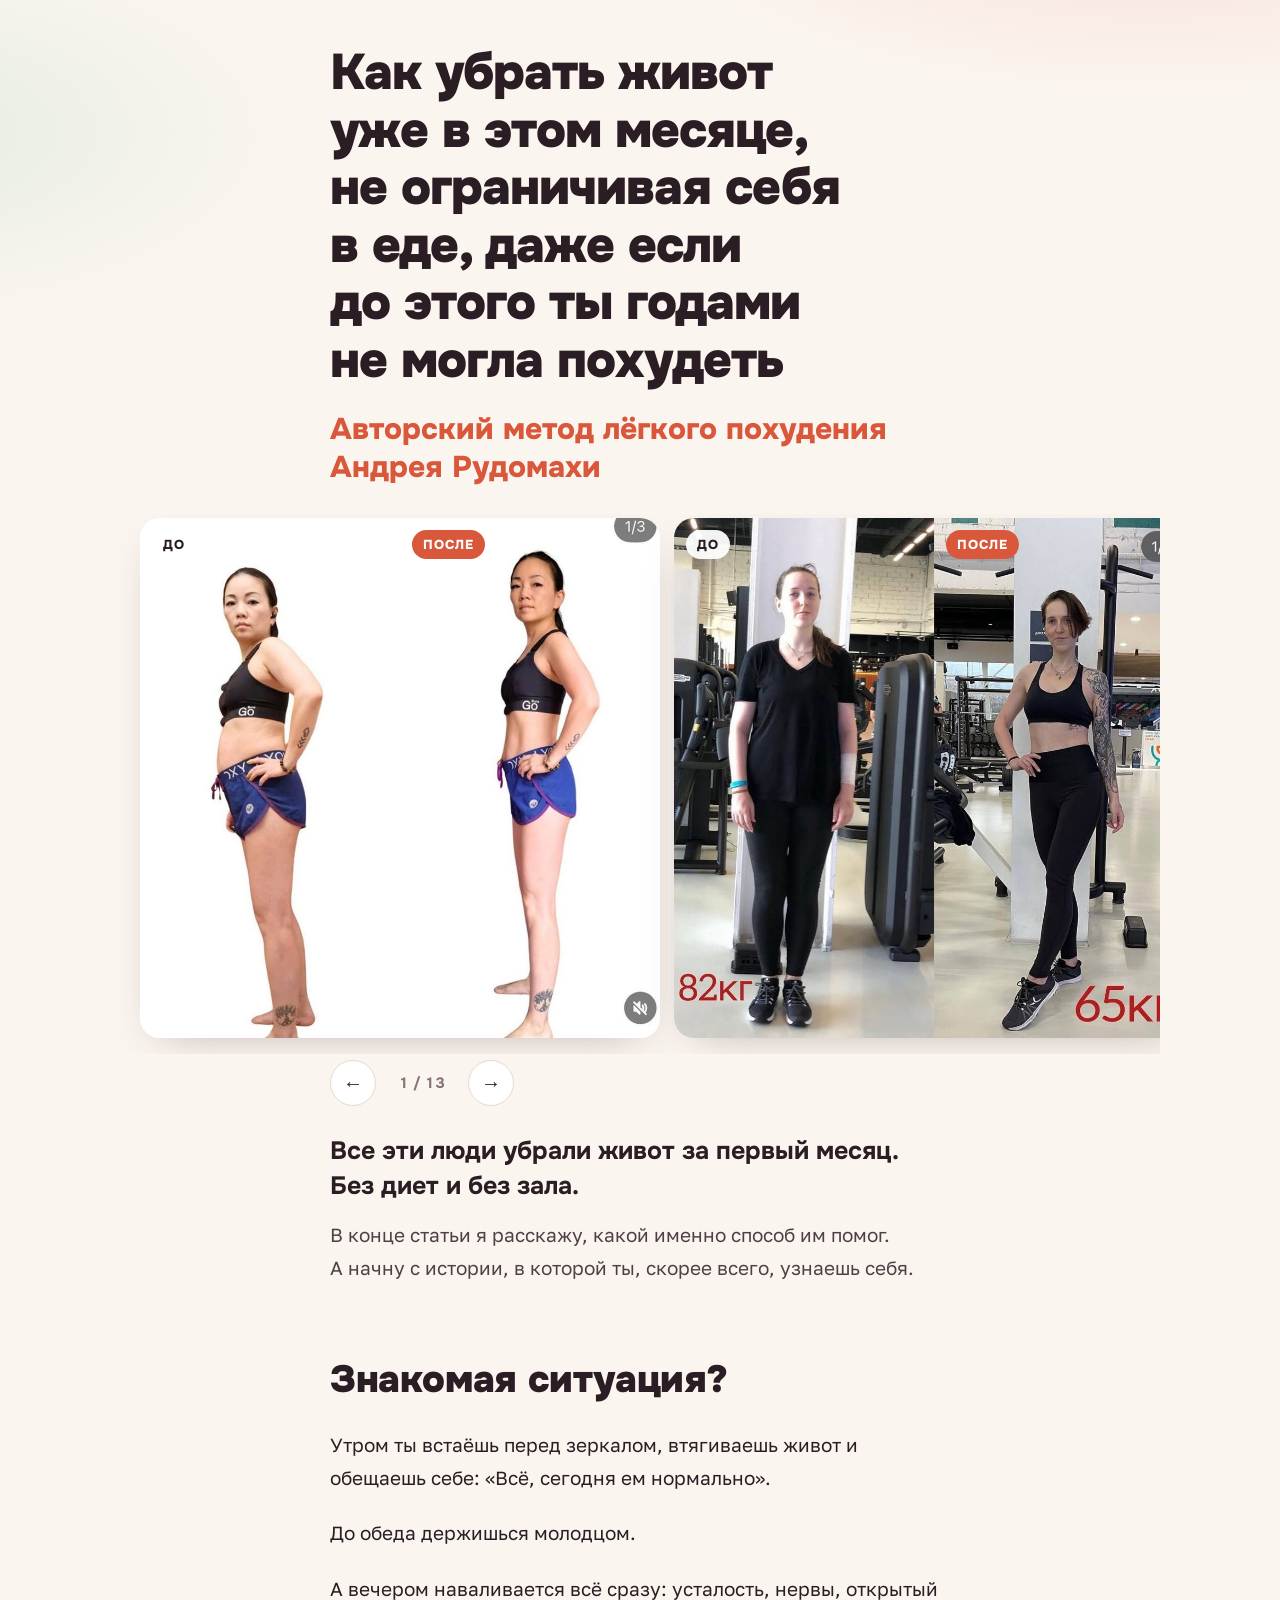
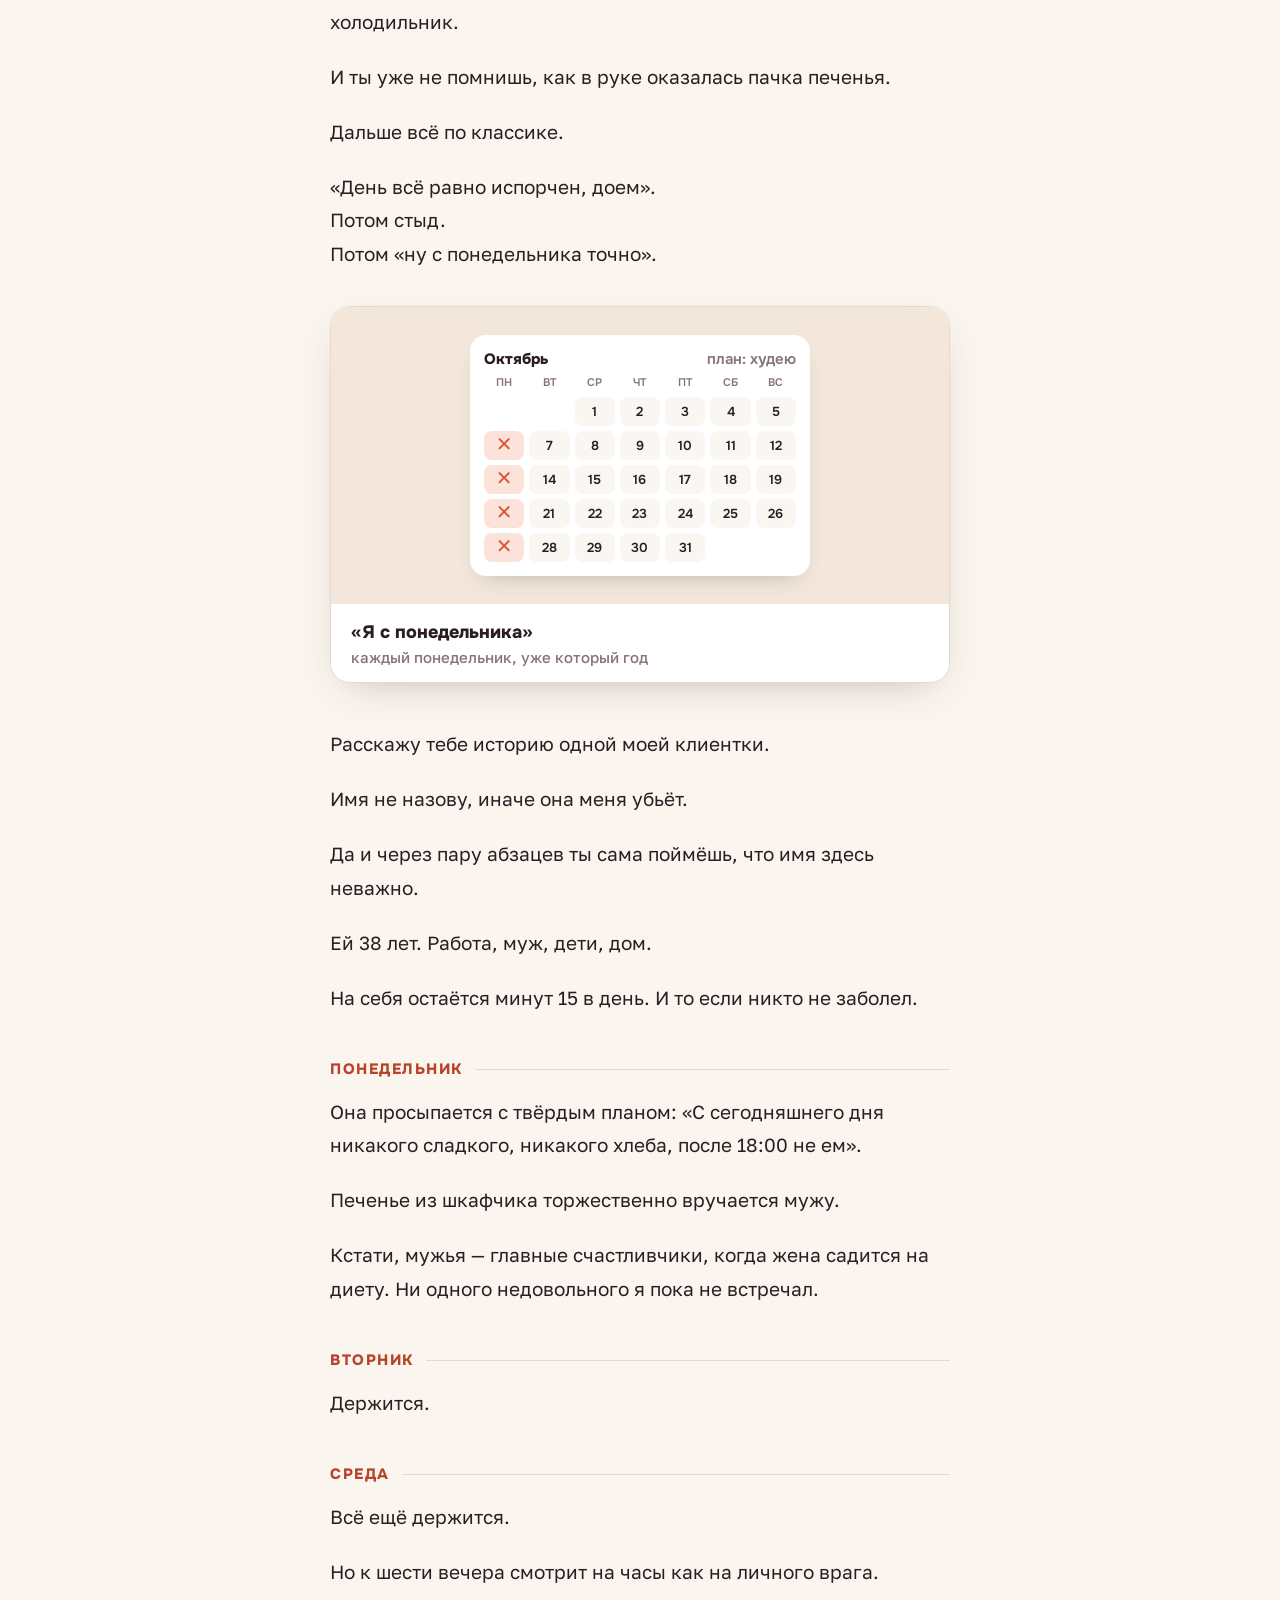
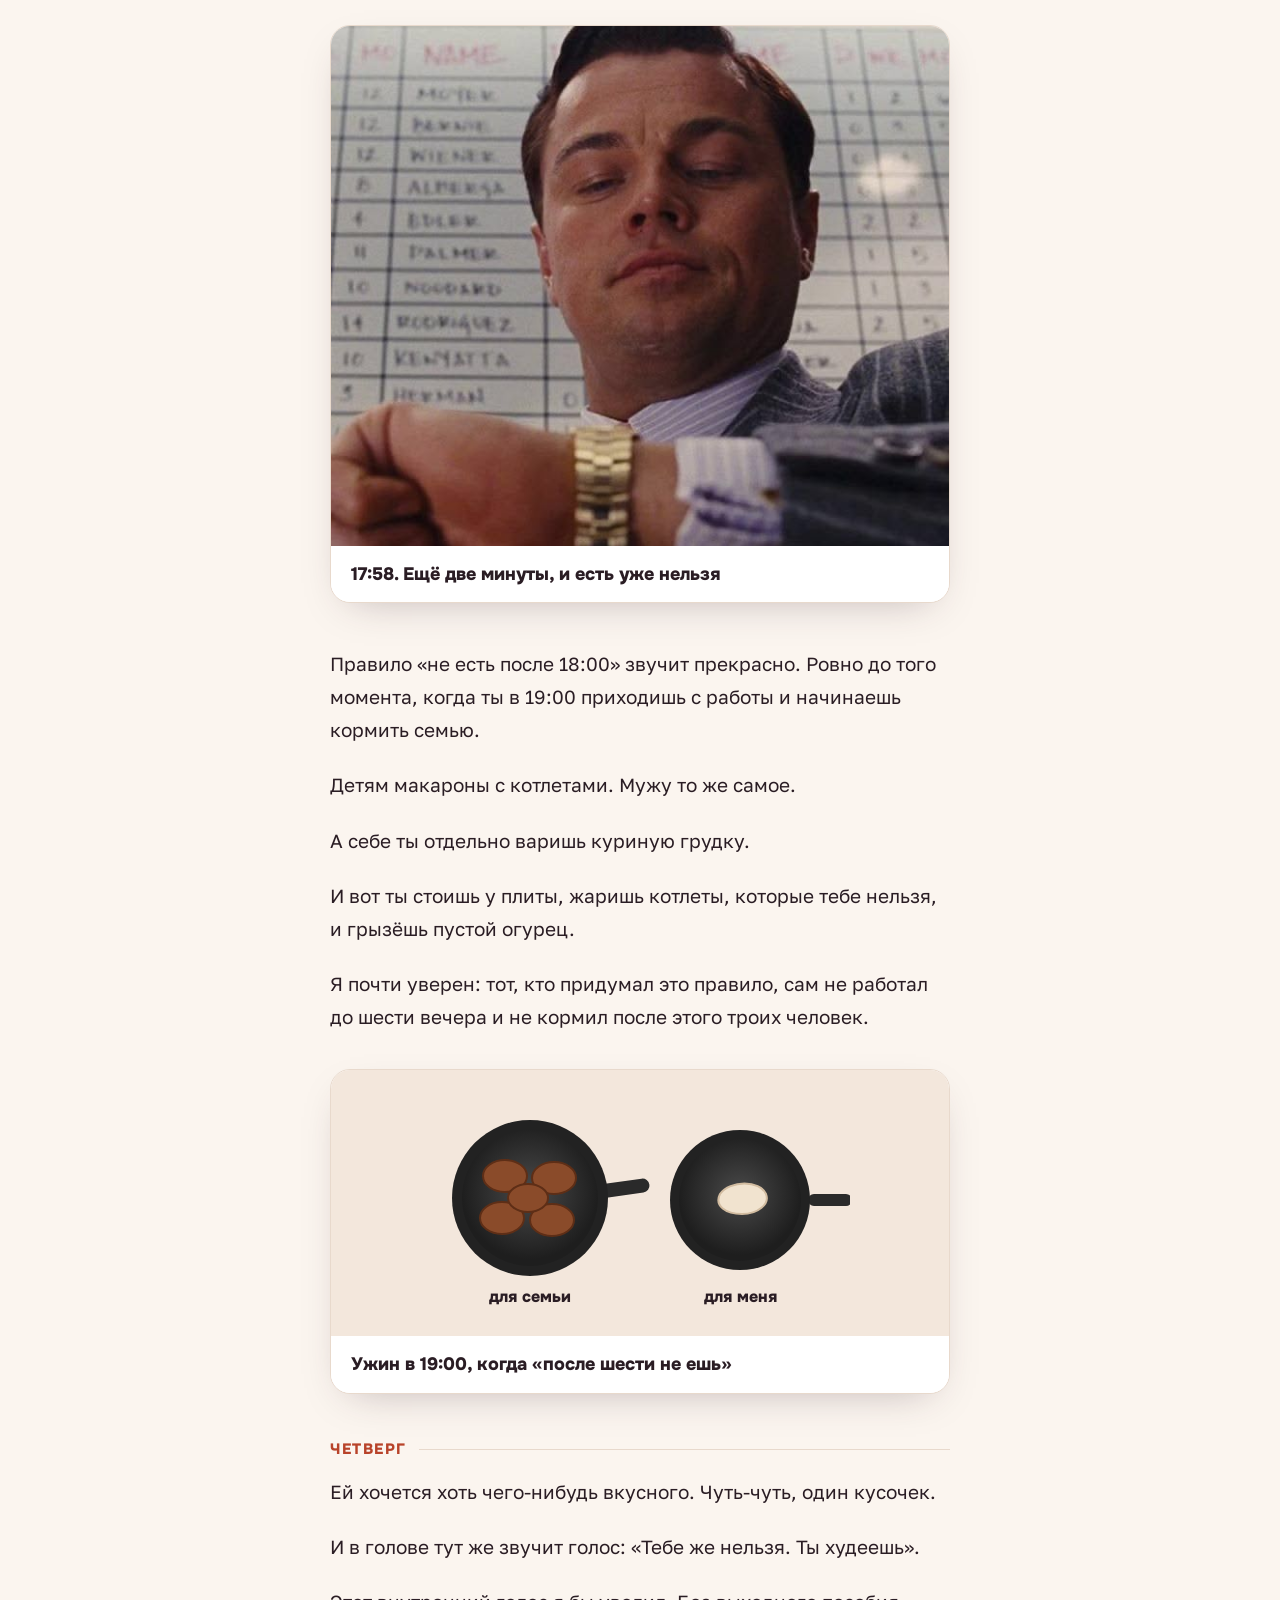
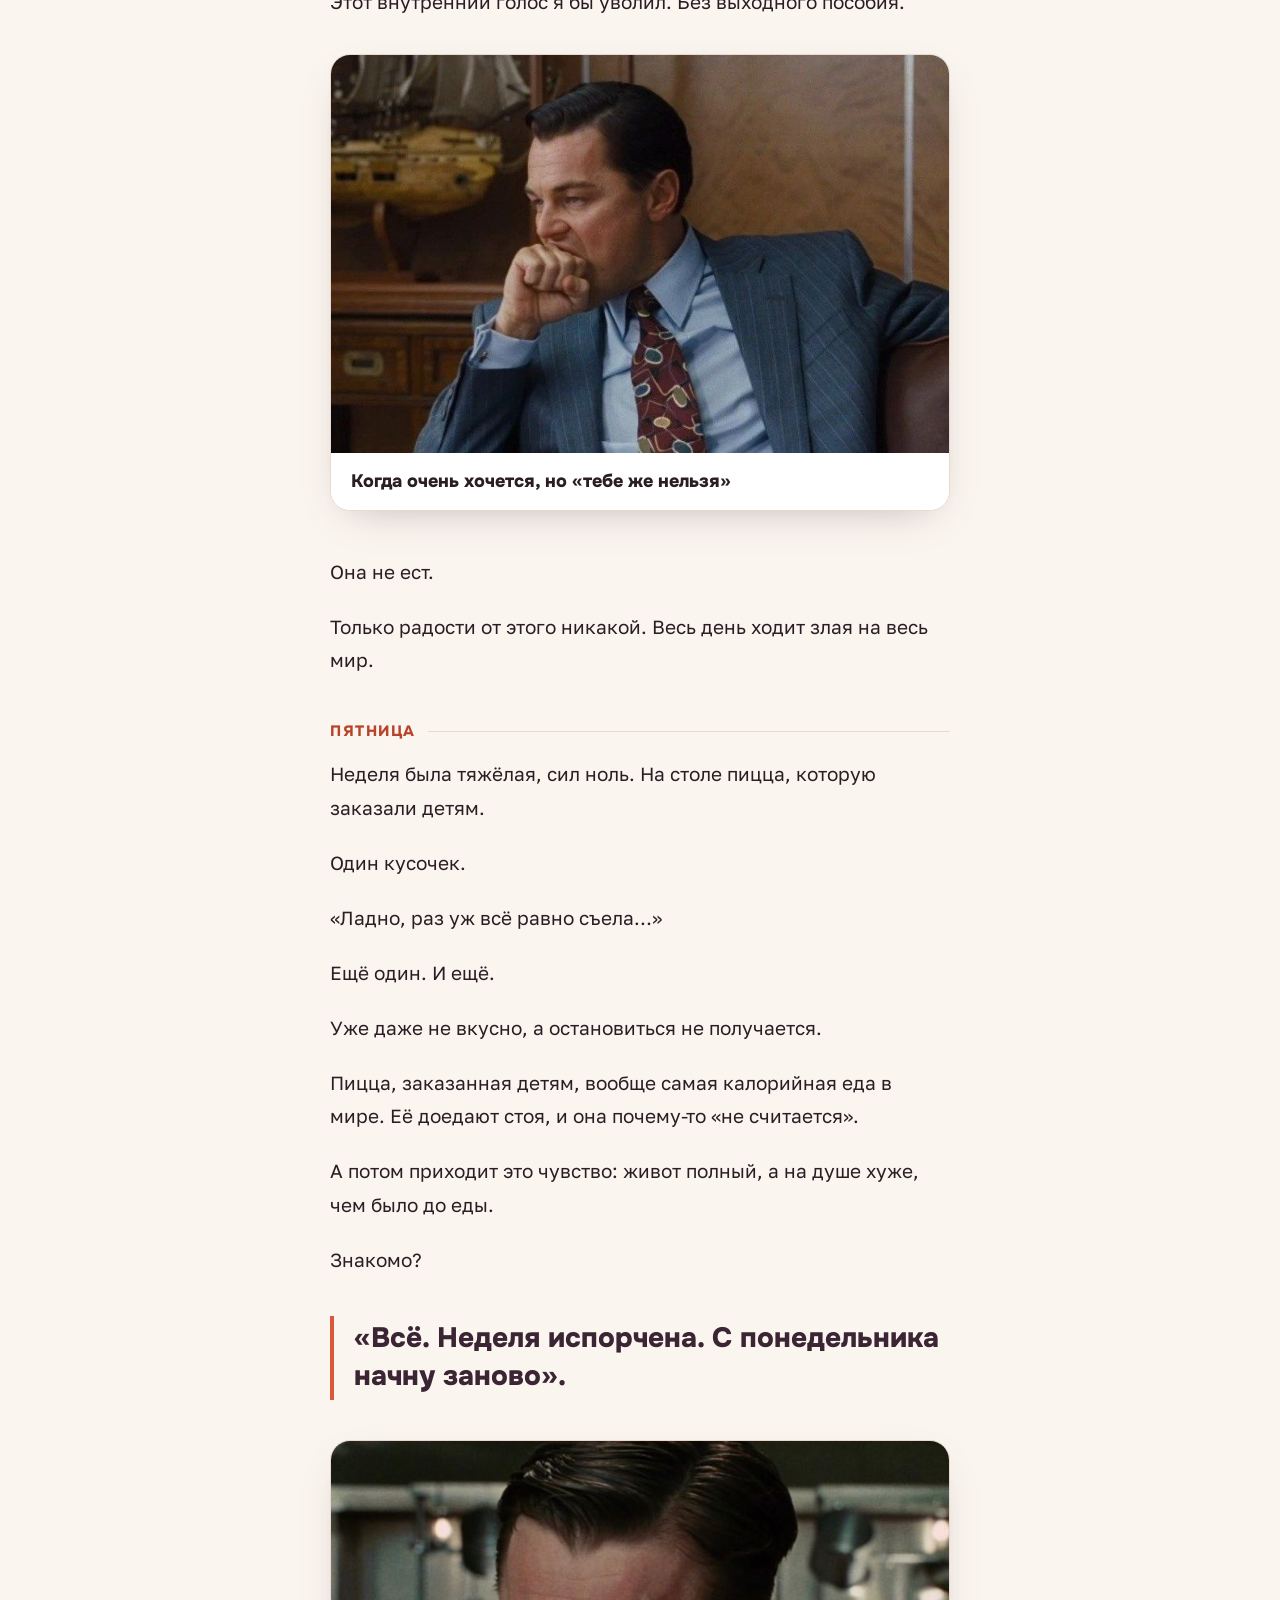
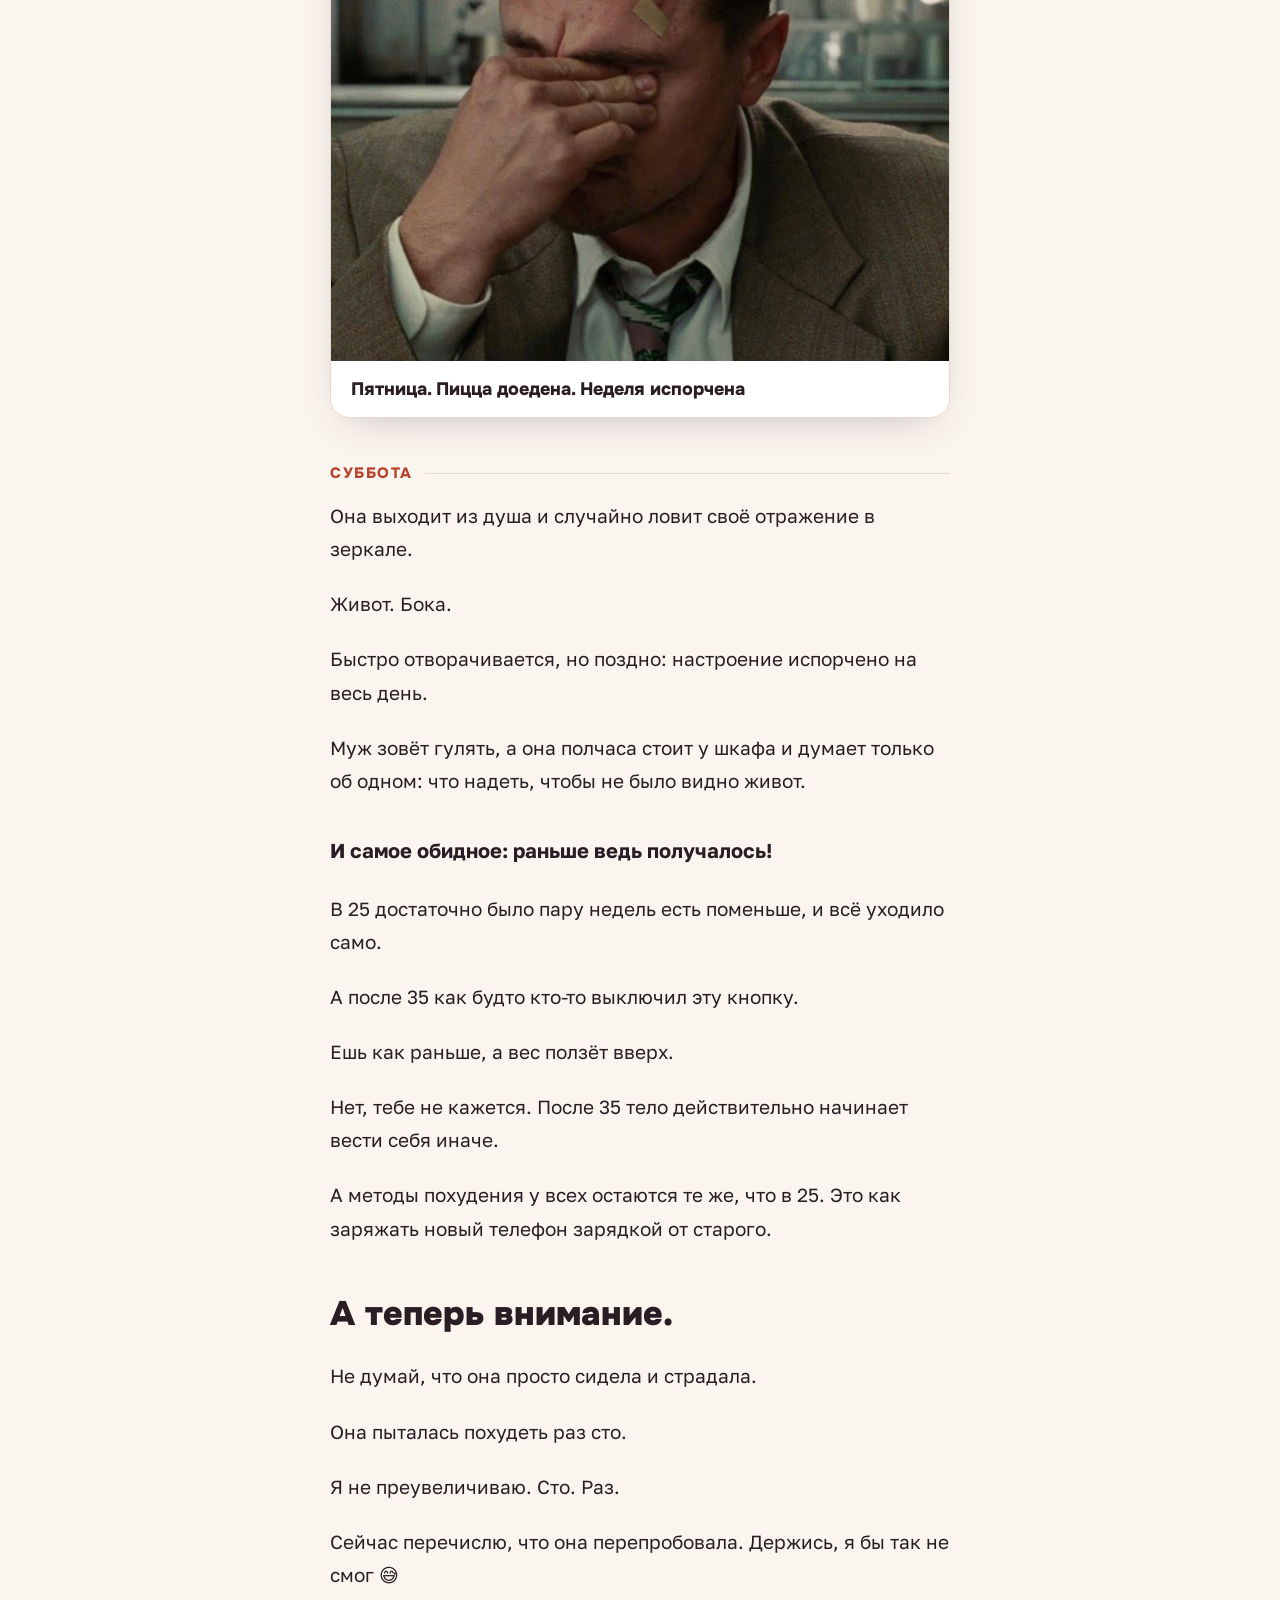
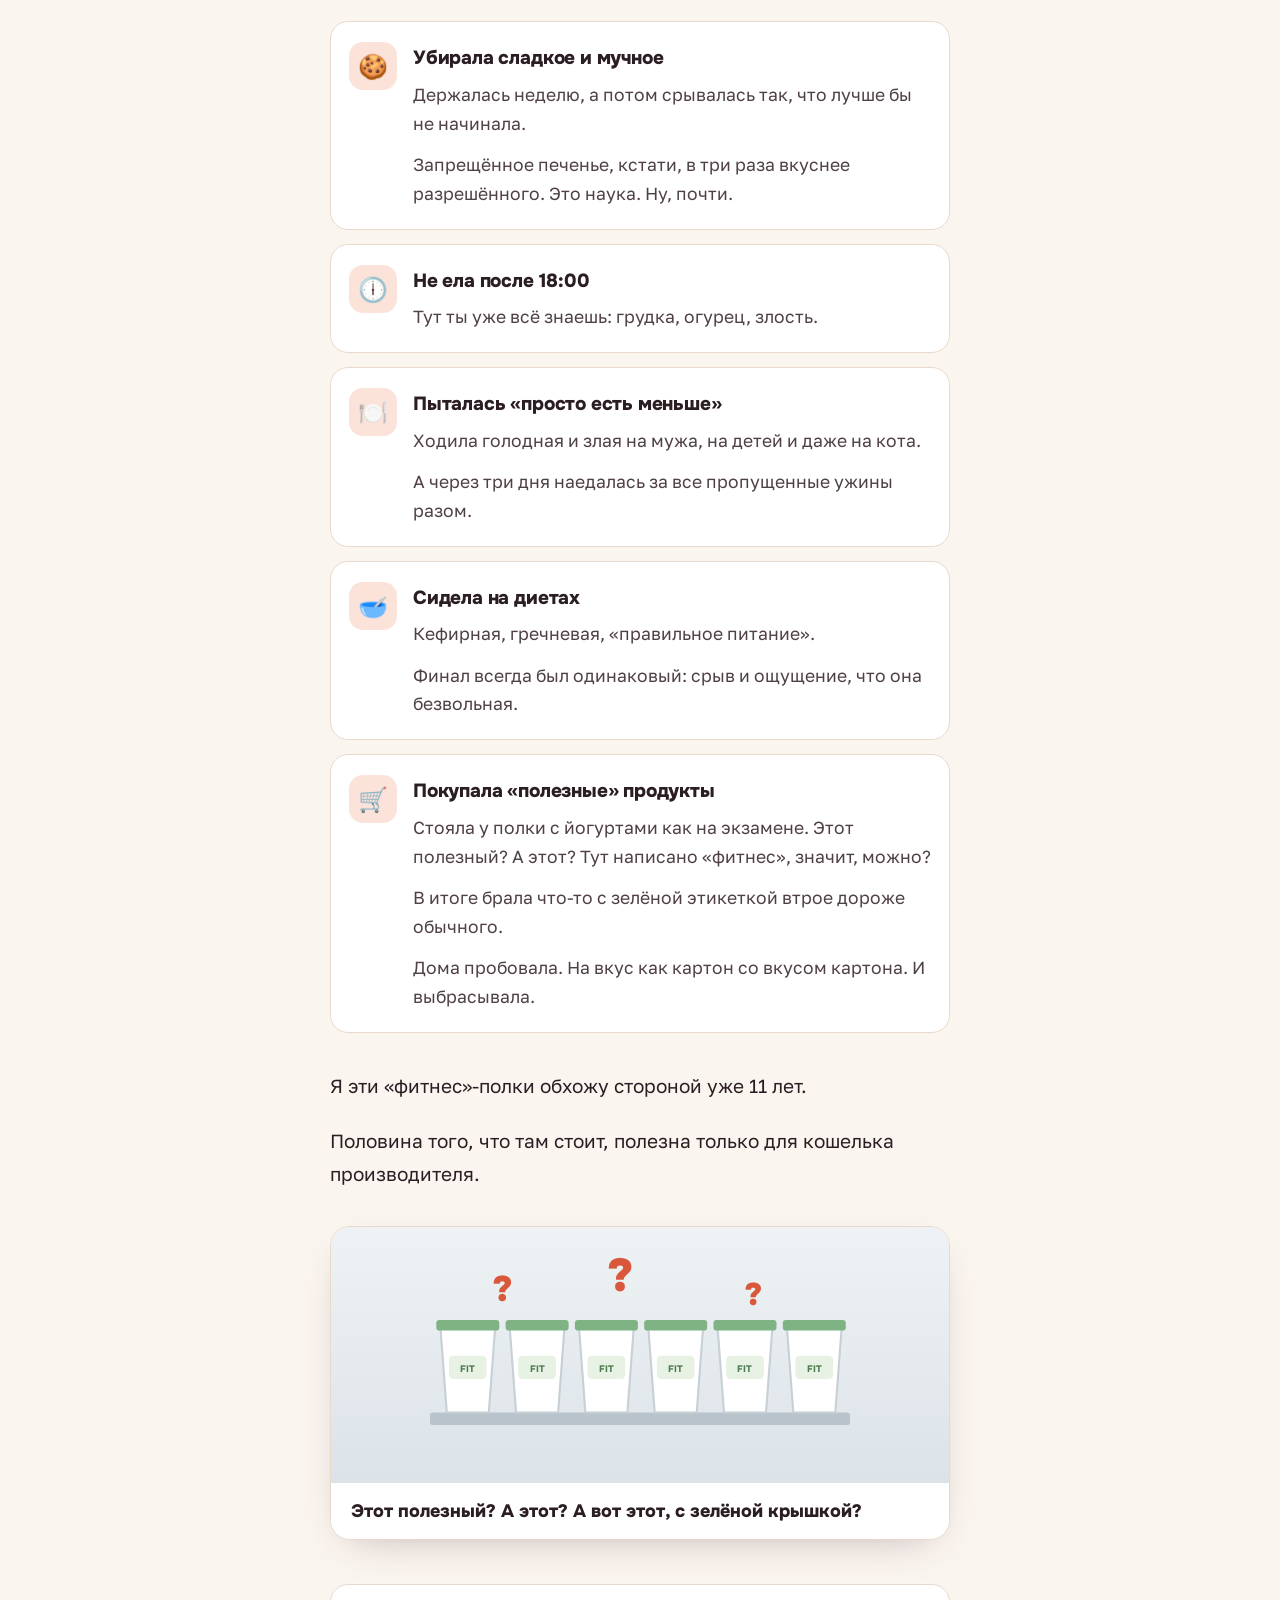
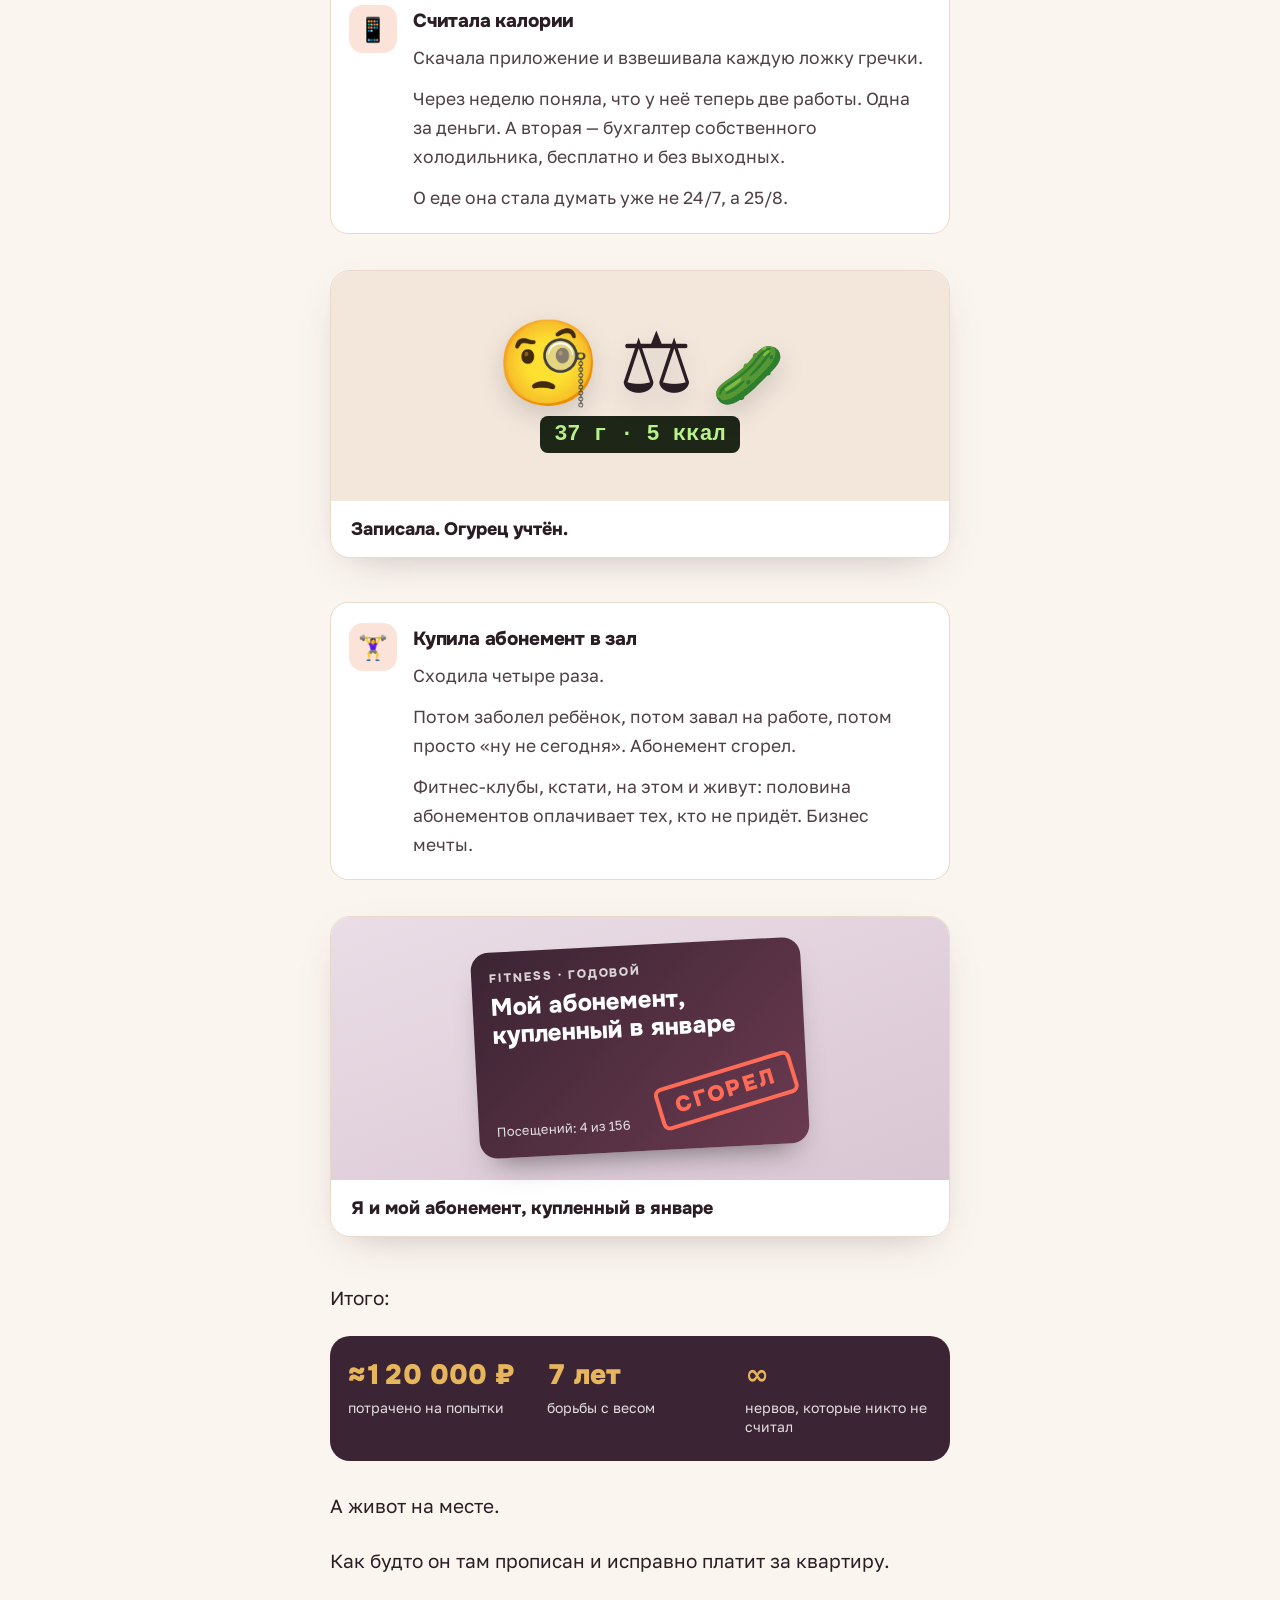
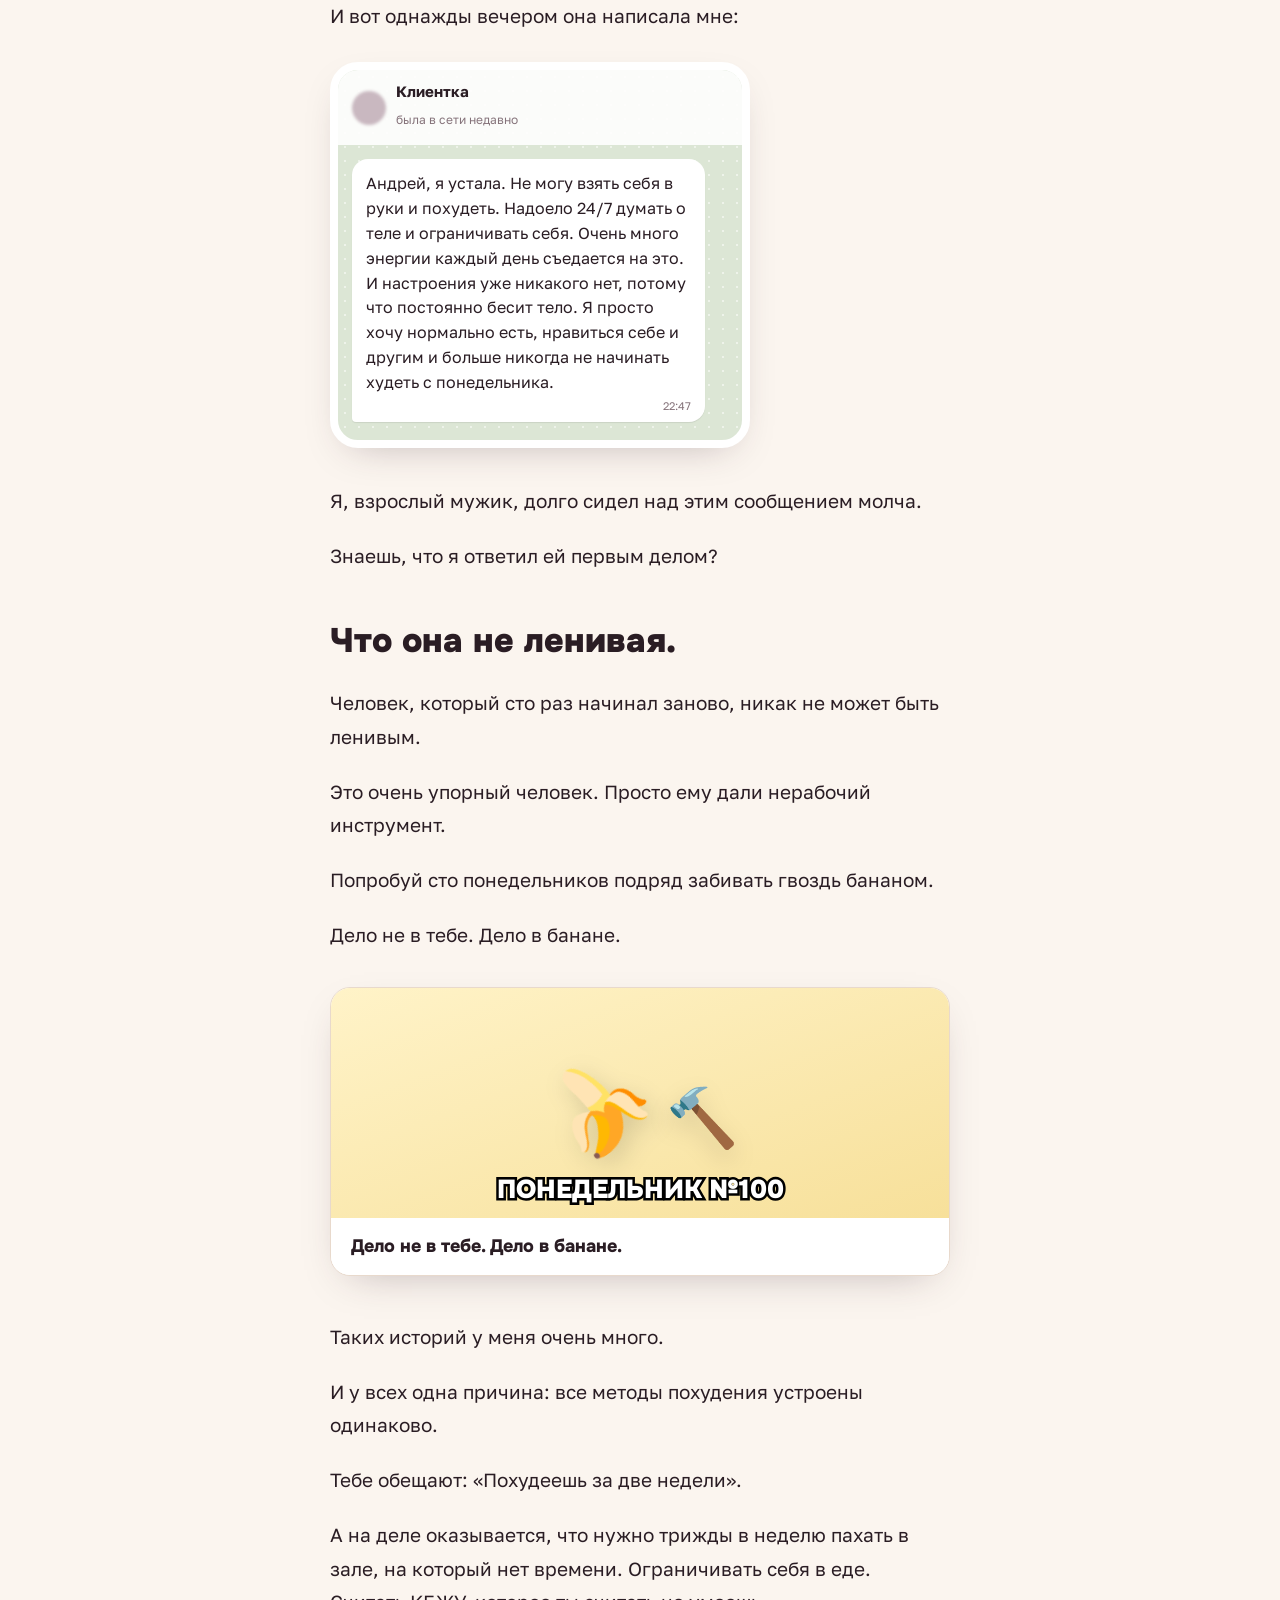
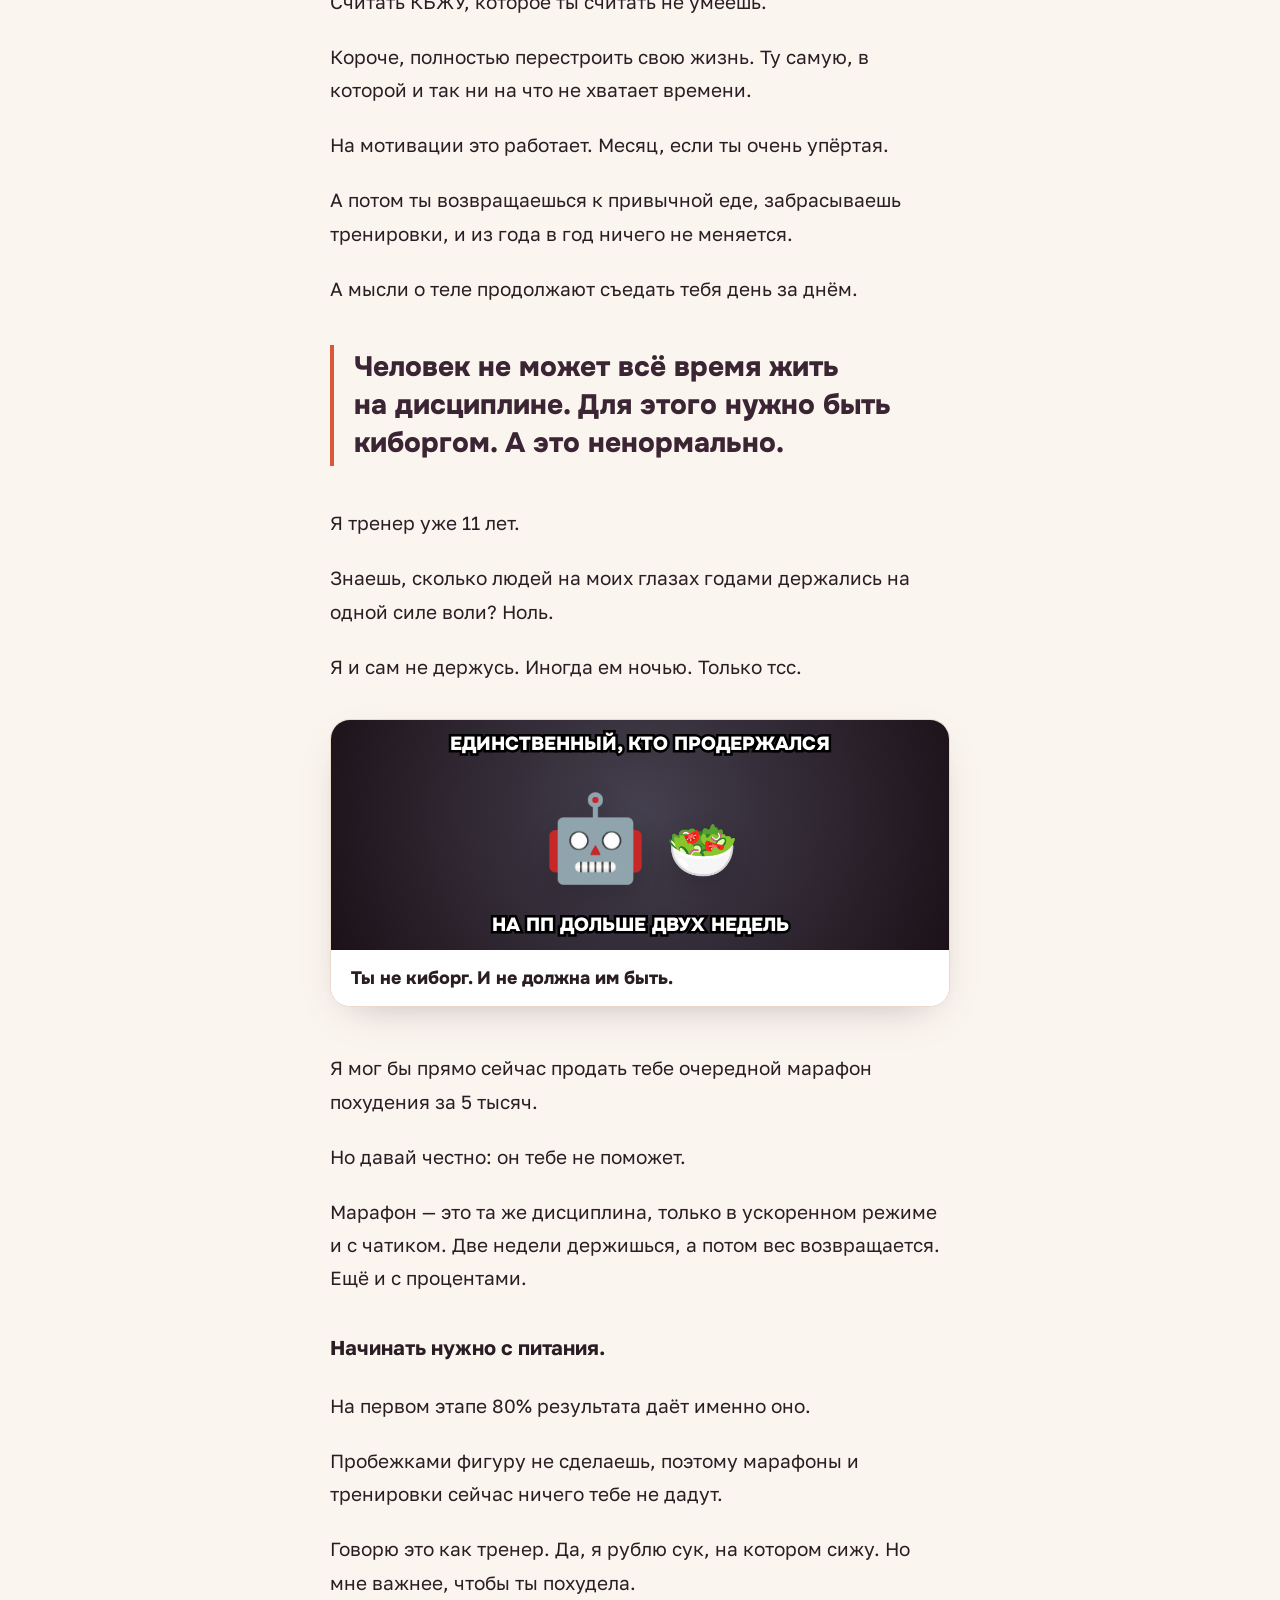
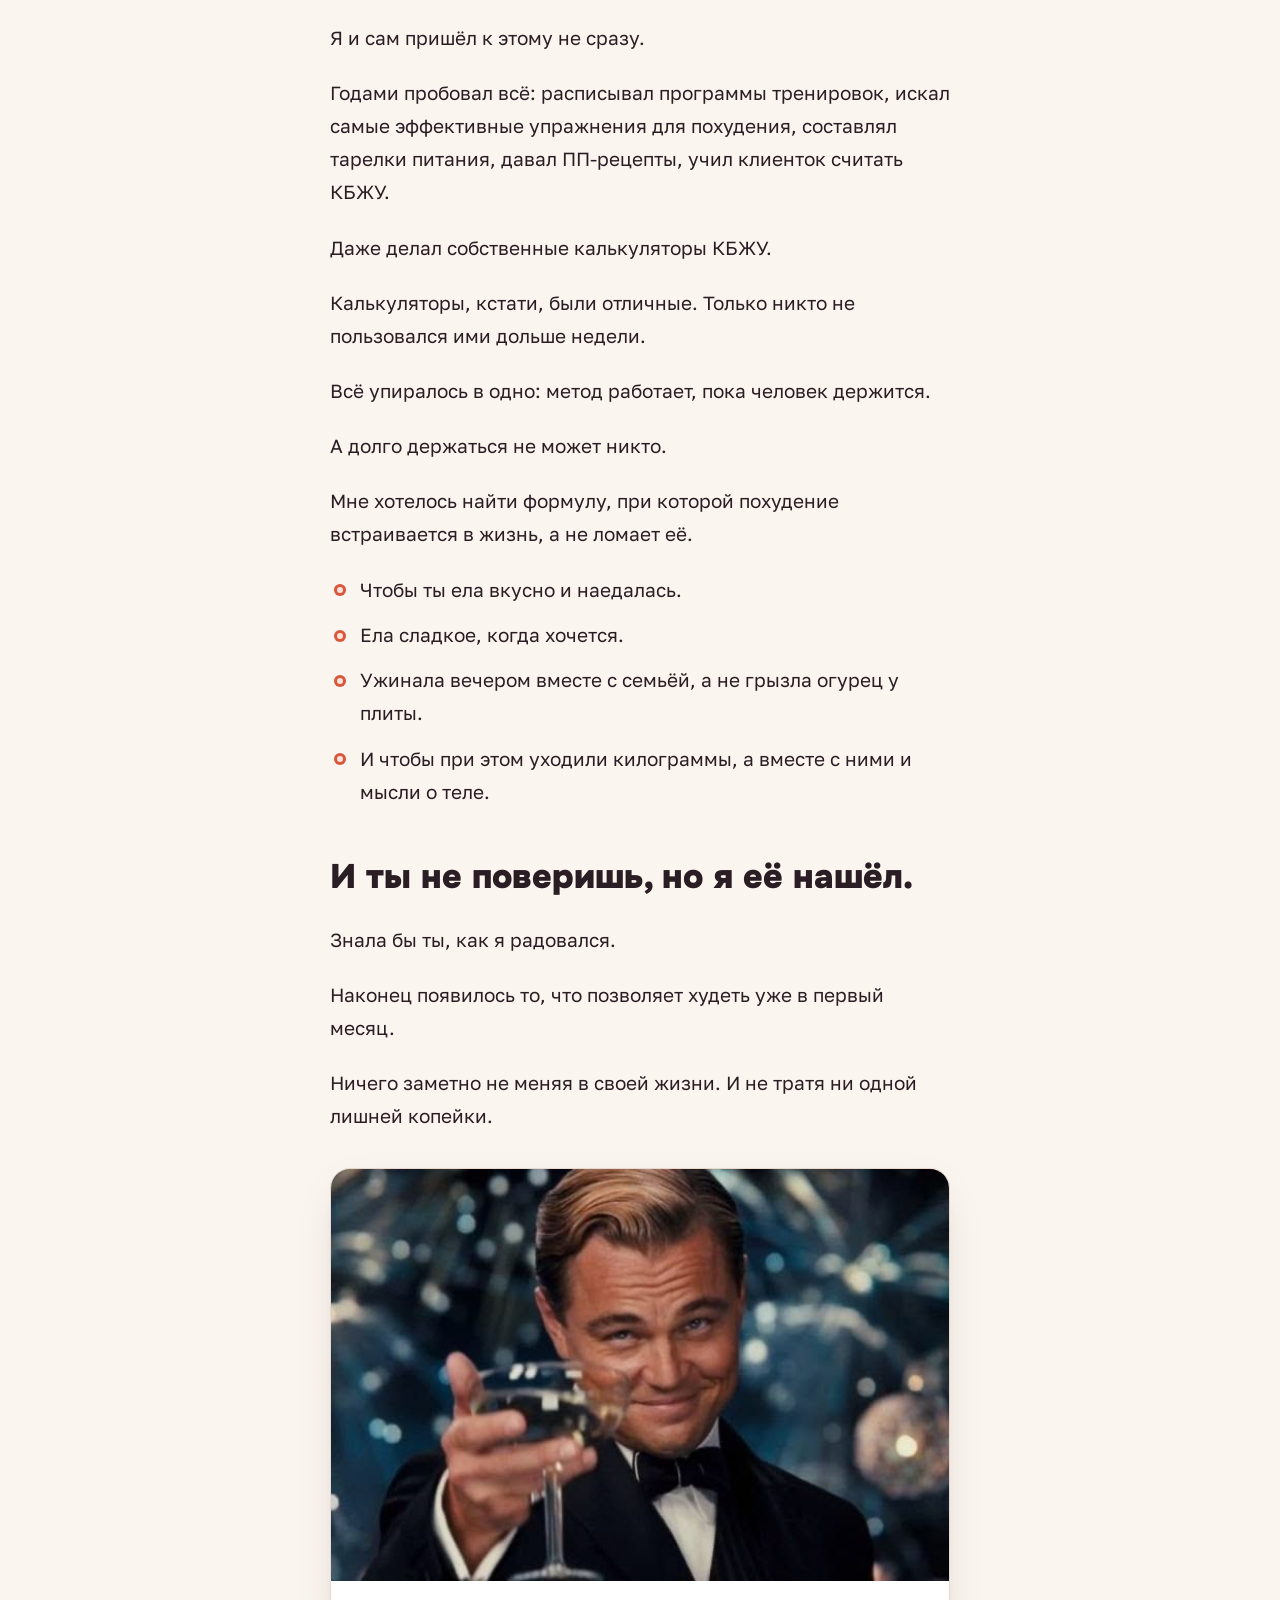
==== index.html @ 07728690 "Add landing page, offer and privacy policy Co-Authored-By: Claude Opus 5.5 <noreply@anthropic.com> C" ====
<!doctype html>
<html lang="ru">
<head>
<meta charset="utf-8">
<meta name="viewport" content="width=device-width, initial-scale=1, viewport-fit=cover">
<title>Продуктовая корзина Андрея Рудомахи</title>
<meta name="description" content="Как убрать живот уже в этом месяце, не ограничивая себя в еде. Авторский метод лёгкого похудения Андрея Рудомахи.">
<meta property="og:title" content="Как убрать живот уже в этом месяце, не ограничивая себя в еде">
<meta property="og:description" content="Авторский метод лёгкого похудения Андрея Рудомахи">
<meta property="og:image" content="img/case01.jpg">
<meta name="theme-color" content="#FBF5EF">
<link rel="preconnect" href="https://fonts.googleapis.com">
<link rel="preconnect" href="https://fonts.gstatic.com" crossorigin>
<link href="https://fonts.googleapis.com/css2?family=Golos+Text:wght@400;500;600;700&family=Onest:wght@600;700;800;900&display=swap" rel="stylesheet">
<link rel="stylesheet" href="style.css">
</head>
<body>

<!-- ================= HERO ================= -->
<header class="hero">
  <div class="wrap">
    <h1>Как убрать живот уже в этом месяце, не ограничивая себя в еде, даже если до этого ты годами не могла похудеть</h1>
    <p class="method">Авторский метод лёгкого похудения Андрея Рудомахи</p>
  </div>

  <div class="wide">
    <div class="carousel" data-carousel>
      <div class="track">
        <figure class="slide"><img src="img/case01.jpg" alt="Клиентка до и после, вид сбоку"><span class="lbl l">до</span><span class="lbl r">после</span></figure>
        <figure class="slide"><img src="img/case02.jpg" alt="Клиентка до и после: 82 кг и 65 кг"><span class="lbl l">до</span><span class="lbl r">после</span></figure>
        <figure class="slide"><img src="img/case03.jpg" alt="Клиентка до и после"><span class="lbl l">до</span><span class="lbl r">после</span></figure>
        <figure class="slide"><img src="img/case04.jpg" alt="Клиентка до и после, вид сбоку"><span class="lbl l">до</span><span class="lbl r">после</span></figure>
        <figure class="slide"><img src="img/case05.jpg" alt="Клиентка до и после в зале"><span class="lbl l">до</span><span class="lbl r">после</span></figure>
        <figure class="slide"><img src="img/case06.jpg" alt="Клиентка до и после"><span class="lbl l">до</span><span class="lbl r">после</span></figure>
        <figure class="slide"><img src="img/case07.jpg" alt="Клиентка до и после"><span class="lbl l">до</span><span class="lbl r">после</span></figure>
        <figure class="slide"><img src="img/case08.jpg" alt="Клиентка до и после"><span class="lbl l">до</span><span class="lbl r">после</span></figure>
        <figure class="slide"><img src="img/case09.jpg" alt="Клиент до и после, вид сбоку"><span class="lbl l">до</span><span class="lbl r">после</span></figure>
        <figure class="slide"><img src="img/case10.jpg" alt="Клиент до и после"><span class="lbl l">до</span><span class="lbl r">после</span></figure>
        <figure class="slide"><img src="img/case11.jpg" alt="Клиент до и после"><span class="lbl l">до</span><span class="lbl r">после</span></figure>
        <figure class="slide"><img src="img/case12.jpg" alt="Клиент до и после"><span class="lbl l">до</span><span class="lbl r">после</span></figure>
        <figure class="slide"><img src="img/case13.jpg" alt="Клиент до и после"><span class="lbl l">до</span><span class="lbl r">после</span></figure>
      </div>
      <div class="cnav"><button class="cbtn" data-prev aria-label="Предыдущее фото">←</button><span class="count" data-count>1 / 13</span><button class="cbtn" data-next aria-label="Следующее фото">→</button></div>
    </div>
  </div>

  <div class="wrap">
    <p class="teaser">Все эти люди убрали живот за первый месяц.<br>Без диет и без зала.</p>
    <p class="teaser-sub">В конце статьи я расскажу, какой именно способ им помог.<br>А начну с истории, в которой ты, скорее всего, узнаешь себя.</p>
  </div>
</header>

<main>
<article class="wrap">

  <h2>Знакомая ситуация?</h2>

  <p>Утром ты встаёшь перед зеркалом, втягиваешь живот и обещаешь себе: «Всё, сегодня ем нормально».</p>
  <p>До обеда держишься молодцом.</p>
  <p>А вечером наваливается всё сразу: усталость, нервы, открытый холодильник.</p>
  <p>И ты уже не помнишь, как в руке оказалась пачка печенья.</p>
  <p>Дальше всё по классике.</p>
  <p>«День всё равно испорчен, доем».<br>Потом стыд.<br>Потом «ну с понедельника точно».</p>

  <figure class="meme">
    <div class="stage">
      <div class="cal">
        <div class="cal-h">Октябрь <span>план: худею</span></div>
        <div class="cal-g">
          <div class="w">ПН</div><div class="w">ВТ</div><div class="w">СР</div><div class="w">ЧТ</div><div class="w">ПТ</div><div class="w">СБ</div><div class="w">ВС</div>
          <div class="d e"></div><div class="d e"></div><div class="d">1</div><div class="d">2</div><div class="d">3</div><div class="d">4</div><div class="d">5</div>
          <div class="d mon">6</div><div class="d">7</div><div class="d">8</div><div class="d">9</div><div class="d">10</div><div class="d">11</div><div class="d">12</div>
          <div class="d mon">13</div><div class="d">14</div><div class="d">15</div><div class="d">16</div><div class="d">17</div><div class="d">18</div><div class="d">19</div>
          <div class="d mon">20</div><div class="d">21</div><div class="d">22</div><div class="d">23</div><div class="d">24</div><div class="d">25</div><div class="d">26</div>
          <div class="d mon">27</div><div class="d">28</div><div class="d">29</div><div class="d">30</div><div class="d">31</div><div class="d e"></div><div class="d e"></div>
        </div>
      </div>
    </div>
    <figcaption class="cap">«Я с понедельника»<small>каждый понедельник, уже который год</small></figcaption>
  </figure>

  <p>Расскажу тебе историю одной моей клиентки.</p>
  <p>Имя не назову, иначе она меня убьёт.</p>
  <p>Да и через пару абзацев ты сама поймёшь, что имя здесь неважно.</p>
  <p>Ей 38 лет. Работа, муж, дети, дом.</p>
  <p>На себя остаётся минут 15 в день. И то если никто не заболел.</p>

  <h3 class="day">Понедельник</h3>
  <p>Она просыпается с твёрдым планом: «С сегодняшнего дня никакого сладкого, никакого хлеба, после 18:00 не ем».</p>
  <p>Печенье из шкафчика торжественно вручается мужу.</p>
  <p>Кстати, мужья — главные счастливчики, когда жена садится на диету. Ни одного недовольного я пока не встречал.</p>

  <h3 class="day">Вторник</h3>
  <p>Держится.</p>

  <h3 class="day">Среда</h3>
  <p>Всё ещё держится.</p>
  <p>Но к шести вечера смотрит на часы как на личного врага.</p>
  <figure class="meme photo"><img class="meme-photo" src="img/meme-watch.jpg" alt="Мужчина напряжённо смотрит на часы" loading="lazy"><figcaption class="cap">17:58. Ещё две минуты, и есть уже нельзя</figcaption></figure>
  <p>Правило «не есть после 18:00» звучит прекрасно. Ровно до того момента, когда ты в 19:00 приходишь с работы и начинаешь кормить семью.</p>
  <p>Детям макароны с котлетами. Мужу то же самое.</p>
  <p>А себе ты отдельно варишь куриную грудку.</p>
  <p>И вот ты стоишь у плиты, жаришь котлеты, которые тебе нельзя, и грызёшь пустой огурец.</p>
  <p>Я почти уверен: тот, кто придумал это правило, сам не работал до шести вечера и не кормил после этого троих человек.</p>

  <figure class="meme">
    <div class="stage">
      <svg class="pans" viewBox="0 0 420 210" role="img" aria-label="Две сковородки: в одной котлеты для семьи, в другой одинокая грудка для меня">
        <defs><radialGradient id="pg" cx="50%" cy="45%"><stop offset="0" stop-color="#4a4a4a"/><stop offset="1" stop-color="#1e1e1e"/></radialGradient></defs>
        <rect x="160" y="88" width="60" height="14" rx="7" fill="#2a2a2a" transform="rotate(-8 160 95)"/>
        <circle cx="100" cy="100" r="78" fill="#222"/><circle cx="100" cy="100" r="68" fill="url(#pg)"/>
        <g fill="#8A4B2A" stroke="#5E2E16" stroke-width="2">
          <ellipse cx="75" cy="78" rx="22" ry="16"/><ellipse cx="124" cy="80" rx="22" ry="16"/>
          <ellipse cx="72" cy="120" rx="22" ry="16"/><ellipse cx="122" cy="122" rx="22" ry="16"/><ellipse cx="98" cy="100" rx="20" ry="14"/>
        </g>
        <rect x="378" y="96" width="44" height="12" rx="6" fill="#2a2a2a"/>
        <circle cx="310" cy="102" r="70" fill="#222"/><circle cx="310" cy="102" r="61" fill="url(#pg)"/>
        <path d="M290 96c10-14 40-14 46 0 4 10-8 20-24 20s-28-8-22-20z" fill="#F1E3CF" stroke="#D2BCA0" stroke-width="2"/>
        <text x="100" y="204" text-anchor="middle" font-family="Onest, sans-serif" font-weight="800" font-size="16" fill="#2A1D24">для семьи</text>
        <text x="310" y="204" text-anchor="middle" font-family="Onest, sans-serif" font-weight="800" font-size="16" fill="#2A1D24">для меня</text>
      </svg>
    </div>
    <figcaption class="cap">Ужин в 19:00, когда «после шести не ешь»</figcaption>
  </figure>

  <h3 class="day">Четверг</h3>
  <p>Ей хочется хоть чего-нибудь вкусного. Чуть-чуть, один кусочек.</p>
  <p>И в голове тут же звучит голос: «Тебе же нельзя. Ты худеешь».</p>
  <p>Этот внутренний голос я бы уволил. Без выходного пособия.</p>
  <figure class="meme photo"><img class="meme-photo" src="img/meme-fist.jpg" alt="Мужчина кусает кулак" loading="lazy"><figcaption class="cap">Когда очень хочется, но «тебе же нельзя»</figcaption></figure>
  <p>Она не ест.</p>
  <p>Только радости от этого никакой. Весь день ходит злая на весь мир.</p>

  <h3 class="day">Пятница</h3>
  <p>Неделя была тяжёлая, сил ноль. На столе пицца, которую заказали детям.</p>
  <p>Один кусочек.</p>
  <p>«Ладно, раз уж всё равно съела…»</p>
  <p>Ещё один. И ещё.</p>
  <p>Уже даже не вкусно, а остановиться не получается.</p>
  <p>Пицца, заказанная детям, вообще самая калорийная еда в мире. Её доедают стоя, и она почему-то «не считается».</p>
  <p>А потом приходит это чувство: живот полный, а на душе хуже, чем было до еды.</p>
  <p>Знакомо?</p>

  <p class="pull">«Всё. Неделя испорчена. С&nbsp;понедельника начну заново».</p>

  <figure class="meme photo"><img class="meme-photo" src="img/meme-facepalm.jpg" alt="Мужчина закрыл лицо рукой" loading="lazy"><figcaption class="cap">Пятница. Пицца доедена. Неделя испорчена</figcaption></figure>

  <h3 class="day">Суббота</h3>
  <p>Она выходит из душа и случайно ловит своё отражение в зеркале.</p>
  <p>Живот. Бока.</p>
  <p>Быстро отворачивается, но поздно: настроение испорчено на весь день.</p>
  <p>Муж зовёт гулять, а она полчаса стоит у шкафа и думает только об одном: что надеть, чтобы не было видно живот.</p>

  <p class="lead-in">И самое обидное: раньше ведь получалось!</p>
  <p>В 25 достаточно было пару недель есть поменьше, и всё уходило само.</p>
  <p>А после 35 как будто кто-то выключил эту кнопку.</p>
  <p>Ешь как раньше, а вес ползёт вверх.</p>
  <p>Нет, тебе не кажется. После 35 тело действительно начинает вести себя иначе.</p>
  <p>А методы похудения у всех остаются те же, что в 25. Это как заряжать новый телефон зарядкой от старого.</p>

  <p class="big">А теперь внимание.</p>
  <p>Не думай, что она просто сидела и страдала.</p>
  <p>Она пыталась похудеть раз сто.</p>
  <p>Я не преувеличиваю. Сто. Раз.</p>
  <p>Сейчас перечислю, что она перепробовала. Держись, я бы так не смог 😅</p>

  <div class="tries">
    <div class="try"><div class="ic">🍪</div><div><h4>Убирала сладкое и мучное</h4><p>Держалась неделю, а потом срывалась так, что лучше бы не начинала.</p><p>Запрещённое печенье, кстати, в три раза вкуснее разрешённого. Это наука. Ну, почти.</p></div></div>
    <div class="try"><div class="ic">🕕</div><div><h4>Не ела после 18:00</h4><p>Тут ты уже всё знаешь: грудка, огурец, злость.</p></div></div>
    <div class="try"><div class="ic">🍽️</div><div><h4>Пыталась «просто есть меньше»</h4><p>Ходила голодная и злая на мужа, на детей и даже на кота.</p><p>А через три дня наедалась за все пропущенные ужины разом.</p></div></div>
    <div class="try"><div class="ic">🥣</div><div><h4>Сидела на диетах</h4><p>Кефирная, гречневая, «правильное питание».</p><p>Финал всегда был одинаковый: срыв и ощущение, что она безвольная.</p></div></div>
    <div class="try"><div class="ic">🛒</div><div><h4>Покупала «полезные» продукты</h4><p>Стояла у полки с йогуртами как на экзамене. Этот полезный? А этот? Тут написано «фитнес», значит, можно?</p><p>В итоге брала что-то с зелёной этикеткой втрое дороже обычного.</p><p>Дома пробовала. На вкус как картон со вкусом картона. И выбрасывала.</p></div></div>
  </div>

  <p>Я эти «фитнес»-полки обхожу стороной уже 11 лет.</p>
  <p>Половина того, что там стоит, полезна только для кошелька производителя.</p>

  <figure class="meme">
    <div class="stage cool">
      <svg viewBox="0 0 400 190" class="shelf" role="img" aria-label="Полка с одинаковыми йогуртами и знаками вопроса">
        <rect x="0" y="150" width="400" height="12" rx="3" fill="#B8C3CB"/>
        <g id="cup">
          <path d="M10 70h52l-6 80H16z" fill="#fff" stroke="#C6D0D6" stroke-width="2"/>
          <rect x="6" y="62" width="60" height="10" rx="3" fill="#7FB383"/>
          <rect x="18" y="96" width="36" height="22" rx="4" fill="#E7F2E5"/>
          <text x="36" y="111" text-anchor="middle" font-family="Onest, sans-serif" font-weight="800" font-size="9" fill="#4E7D52">FIT</text>
        </g>
        <use href="#cup" x="66"/><use href="#cup" x="132"/><use href="#cup" x="198"/><use href="#cup" x="264"/><use href="#cup" x="330"/>
        <g font-family="Onest, sans-serif" font-weight="900" fill="#D9573B">
          <text x="60" y="44" font-size="34">?</text><text x="170" y="34" font-size="44">?</text><text x="300" y="48" font-size="30">?</text>
        </g>
      </svg>
    </div>
    <figcaption class="cap">Этот полезный? А этот? А вот этот, с зелёной крышкой?</figcaption>
  </figure>

  <div class="tries">
    <div class="try"><div class="ic">📱</div><div><h4>Считала калории</h4><p>Скачала приложение и взвешивала каждую ложку гречки.</p><p>Через неделю поняла, что у неё теперь две работы. Одна за деньги. А вторая — бухгалтер собственного холодильника, бесплатно и без выходных.</p><p>О еде она стала думать уже не 24/7, а 25/8.</p></div></div>
  </div>

  <figure class="meme">
    <div class="stage">
      <div class="scale-wrap">
        <div class="emoji-row"><span class="emoji-big">🧐</span><span class="emoji-big">⚖️</span><span class="emoji-big sm">🥒</span></div>
        <div class="lcd">37 г · 5 ккал</div>
      </div>
    </div>
    <figcaption class="cap">Записала. Огурец учтён.</figcaption>
  </figure>

  <div class="tries">
    <div class="try"><div class="ic">🏋️‍♀️</div><div><h4>Купила абонемент в зал</h4><p>Сходила четыре раза.</p><p>Потом заболел ребёнок, потом завал на работе, потом просто «ну не сегодня». Абонемент сгорел.</p><p>Фитнес-клубы, кстати, на этом и живут: половина абонементов оплачивает тех, кто не придёт. Бизнес мечты.</p></div></div>
  </div>

  <figure class="meme">
    <div class="stage plum-soft">
      <div class="gym">
        <div class="t">FITNESS · ГОДОВОЙ</div>
        <div class="n">Мой абонемент,<br>купленный в январе</div>
        <div class="s">Посещений: 4 из 156</div>
        <div class="stamp">СГОРЕЛ</div>
      </div>
    </div>
    <figcaption class="cap">Я и мой абонемент, купленный в январе</figcaption>
  </figure>

  <p>Итого:</p>
  <div class="tally">
    <div><b>≈120 000 ₽</b><span>потрачено на попытки</span></div>
    <div><b>7 лет</b><span>борьбы с весом</span></div>
    <div><b>∞</b><span>нервов, которые никто не считал</span></div>
  </div>
  <p>А живот на месте.</p>
  <p>Как будто он там прописан и исправно платит за квартиру.</p>

  <p>И вот однажды вечером она написала мне:</p>

  <div class="phone" role="img" aria-label="Скриншот переписки, имя скрыто">
    <div class="phone-top"><div class="ph"></div><div><b>Клиентка</b><span>была в сети недавно</span></div></div>
    <div class="bubble">Андрей, я устала. Не могу взять себя в руки и похудеть. Надоело 24/7 думать о теле и ограничивать себя. Очень много энергии каждый день съедается на это. И настроения уже никакого нет, потому что постоянно бесит тело. Я просто хочу нормально есть, нравиться себе и другим и больше никогда не начинать худеть с понедельника.<span class="tm">22:47</span></div>
  </div>

  <p>Я, взрослый мужик, долго сидел над этим сообщением молча.</p>
  <p>Знаешь, что я ответил ей первым делом?</p>
  <p class="big">Что она не ленивая.</p>
  <p>Человек, который сто раз начинал заново, никак не может быть ленивым.</p>
  <p>Это очень упорный человек. Просто ему дали нерабочий инструмент.</p>
  <p>Попробуй сто понедельников подряд забивать гвоздь бананом.</p>
  <p>Дело не в тебе. Дело в банане.</p>

  <figure class="meme">
    <div class="stage yellow">
      <div class="emoji-row"><span class="emoji-big tilt">🍌</span><span class="emoji-big sm">🔨</span></div>
      <div class="meme-text bottom">понедельник №100</div>
    </div>
    <figcaption class="cap">Дело не в тебе. Дело в банане.</figcaption>
  </figure>

  <p>Таких историй у меня очень много.</p>
  <p>И у всех одна причина: все методы похудения устроены одинаково.</p>
  <p>Тебе обещают: «Похудеешь за две недели».</p>
  <p>А на деле оказывается, что нужно трижды в неделю пахать в зале, на который нет времени. Ограничивать себя в еде. Считать КБЖУ, которое ты считать не умеешь.</p>
  <p>Короче, полностью перестроить свою жизнь. Ту самую, в которой и так ни на что не хватает времени.</p>
  <p>На мотивации это работает. Месяц, если ты очень упёртая.</p>
  <p>А потом ты возвращаешься к привычной еде, забрасываешь тренировки, и из года в год ничего не меняется.</p>
  <p>А мысли о теле продолжают съедать тебя день за днём.</p>

  <p class="pull">Человек не может всё время жить на&nbsp;дисциплине. Для этого нужно быть киборгом. А&nbsp;это ненормально.</p>

  <p>Я тренер уже 11 лет.</p>
  <p>Знаешь, сколько людей на моих глазах годами держались на одной силе воли? Ноль.</p>
  <p>Я и сам не держусь. Иногда ем ночью. Только тсс.</p>

  <figure class="meme">
    <div class="stage dark">
      <div class="emoji-row"><span class="emoji-big">🤖</span><span class="emoji-big sm">🥗</span></div>
      <div class="meme-text top small">единственный, кто продержался</div>
      <div class="meme-text bottom small">на ПП дольше двух недель</div>
    </div>
    <figcaption class="cap">Ты не киборг. И не должна им быть.</figcaption>
  </figure>

  <p>Я мог бы прямо сейчас продать тебе очередной марафон похудения за 5 тысяч.</p>
  <p>Но давай честно: он тебе не поможет.</p>
  <p>Марафон — это та же дисциплина, только в ускоренном режиме и с чатиком. Две недели держишься, а потом вес возвращается. Ещё и с процентами.</p>
  <p class="lead-in">Начинать нужно с питания.</p>
  <p>На первом этапе 80% результата даёт именно оно.</p>
  <p>Пробежками фигуру не сделаешь, поэтому марафоны и тренировки сейчас ничего тебе не дадут.</p>
  <p>Говорю это как тренер. Да, я рублю сук, на котором сижу. Но мне важнее, чтобы ты похудела.</p>

  <p>Я и сам пришёл к этому не сразу.</p>
  <p>Годами пробовал всё: расписывал программы тренировок, искал самые эффективные упражнения для похудения, составлял тарелки питания, давал ПП-рецепты, учил клиенток считать КБЖУ.</p>
  <p>Даже делал собственные калькуляторы КБЖУ.</p>
  <p>Калькуляторы, кстати, были отличные. Только никто не пользовался ими дольше недели.</p>
  <p>Всё упиралось в одно: метод работает, пока человек держится.</p>
  <p>А долго держаться не может никто.</p>

  <p>Мне хотелось найти формулу, при которой похудение встраивается в жизнь, а не ломает её.</p>
  <ul class="wish">
    <li>Чтобы ты ела вкусно и наедалась.</li>
    <li>Ела сладкое, когда хочется.</li>
    <li>Ужинала вечером вместе с семьёй, а не грызла огурец у плиты.</li>
    <li>И чтобы при этом уходили килограммы, а вместе с ними и мысли о теле.</li>
  </ul>

  <p class="big">И ты не поверишь, но я её нашёл.</p>
  <p>Знала бы ты, как я радовался.</p>
  <p>Наконец появилось то, что позволяет худеть уже в первый месяц.</p>
  <p>Ничего заметно не меняя в своей жизни. И не тратя ни одной лишней копейки.</p>

  <figure class="meme photo"><img class="meme-photo" src="img/meme-toast.jpg" alt="Мужчина поднимает бокал шампанского" loading="lazy"><figcaption class="cap">Я, когда наконец нашёл формулу</figcaption></figure>
</article>

<!-- ================= REVEAL ================= -->
<section class="wrap">
  <div class="reveal">
    <p class="kicker">Лучше сядь</p>
    <h2>Сейчас я отдам тебе эту формулу. Это моя продуктовая корзина</h2>
    <p>База продуктов, которыми я питаюсь сам.</p>
    <p>Кажется, тебя можно поздравить: ты нашла то, что поможет раз и навсегда перестать воевать со своим телом.</p>
    <p>Главный смысл базы в том, что вкус у продуктов привычный, а лишних калорий ты не наедаешь.</p>
    <p>Для каждого привычного продукта там есть аналог.</p>
    <p>И нет, это не дорогие «модные» продукты с надписью «0 калорий», в которых кроме маркетинга ничего нет.</p>
    <p>Это обычные продукты. Они стоят столько же, лежат на тех же полках, и у них нет раскрученных брендов.</p>
    <p>Я нашёл их не по рекламе. Несколько лет я стоял у полок, читал состав и КБЖУ каждого продукта, сравнивал и выбирал те, у которых состав чище, а калорий меньше.</p>
    <p>Продавцы в магазине у дома, по-моему, до сих пор уверены, что я какой-то проверяющий.</p>
  </div>
</section>

<article class="wrap">
  <h2>Вот, смотри</h2>

  <div class="cmp">
    <p class="cmp-q">Зачем тебе сметана 20% на 206 ккал, если есть точно такая же по вкусу, но на 60?</p>
    <div class="cmp-row">
      <div class="cmp-col old">
        <div class="kcal">206 <small>ккал</small></div>
        <svg viewBox="0 0 140 150" role="img" aria-label="Сметана популярной марки">
          <ellipse cx="70" cy="136" rx="46" ry="9" fill="#00000018"/>
          <path d="M22 40h96l-10 94H32z" fill="#FFFFFF" stroke="#D5CFC8" stroke-width="2"/>
          <rect x="16" y="28" width="108" height="16" rx="5" fill="#2F6DB5"/>
          <path d="M26 64h88l-4 44H30z" fill="#2F6DB5"/>
          <text x="70" y="84" text-anchor="middle" font-family="Onest, sans-serif" font-weight="900" font-size="15" fill="#fff">СМЕТАНА</text>
          <text x="70" y="101" text-anchor="middle" font-family="Onest, sans-serif" font-weight="800" font-size="12" fill="#FFE27A">20%</text>
          <rect x="44" y="114" width="52" height="7" rx="3" fill="#C9C2BA" class="brand"/>
        </svg>
        <p class="who">Обычная популярная марка</p>
      </div>
      <div class="arrow" aria-hidden="true">→</div>
      <div class="cmp-col new">
        <div class="kcal">60 <small>ккал</small></div>
        <svg viewBox="0 0 140 150" role="img" aria-label="Сметана-аналог">
          <ellipse cx="70" cy="136" rx="46" ry="9" fill="#00000018"/>
          <path d="M22 40h96l-10 94H32z" fill="#FFFFFF" stroke="#D5CFC8" stroke-width="2"/>
          <rect x="16" y="28" width="108" height="16" rx="5" fill="#5E8F62"/>
          <path d="M26 64h88l-4 44H30z" fill="#5E8F62"/>
          <text x="70" y="84" text-anchor="middle" font-family="Onest, sans-serif" font-weight="900" font-size="15" fill="#fff">СМЕТАНА</text>
          <text x="70" y="101" text-anchor="middle" font-family="Onest, sans-serif" font-weight="800" font-size="12" fill="#E9F5D9">лёгкая</text>
          <rect x="44" y="114" width="52" height="7" rx="3" fill="#C9C2BA"/>
        </svg>
        <p class="who">Аналог с таким же вкусом, но меньше калорий</p>
      </div>
    </div>
  </div>

  <div class="cmp">
    <p class="cmp-q">Зачем тебе сгущёнка на 360 ккал, если есть такая же, от которой не отличишь, но на 80?</p>
    <div class="cmp-row">
      <div class="cmp-col old">
        <div class="kcal">360 <small>ккал</small></div>
        <svg viewBox="0 0 140 160" role="img" aria-label="Сгущёнка популярной марки">
          <defs><linearGradient id="metal" x1="0" x2="1"><stop offset="0" stop-color="#9AA1A8"/><stop offset=".45" stop-color="#E6E9EC"/><stop offset="1" stop-color="#8E959C"/></linearGradient></defs>
          <ellipse cx="70" cy="146" rx="52" ry="9" fill="#00000018"/>
          <rect x="18" y="30" width="104" height="110" fill="url(#metal)"/>
          <ellipse cx="70" cy="140" rx="52" ry="9" fill="#8E959C"/>
          <rect x="18" y="46" width="104" height="80" fill="#1F4E9C"/>
          <rect x="18" y="58" width="104" height="22" fill="#FFFFFF"/>
          <text x="70" y="74" text-anchor="middle" font-family="Onest, sans-serif" font-weight="900" font-size="14" fill="#1F4E9C">СГУЩЁНКА</text>
          <text x="70" y="98" text-anchor="middle" font-family="Onest, sans-serif" font-weight="700" font-size="10" fill="#fff">цельное молоко</text>
          <rect x="44" y="106" width="52" height="7" rx="3" fill="#8FA6CF"/>
          <ellipse cx="70" cy="30" rx="52" ry="9" fill="#D9DDE1" stroke="#9AA1A8" stroke-width="2"/>
        </svg>
        <p class="who">Обычная популярная марка</p>
      </div>
      <div class="arrow" aria-hidden="true">→</div>
      <div class="cmp-col new">
        <div class="kcal">80 <small>ккал</small></div>
        <svg viewBox="0 0 140 160" role="img" aria-label="Сгущёнка-аналог">
          <ellipse cx="70" cy="146" rx="52" ry="9" fill="#00000018"/>
          <rect x="18" y="30" width="104" height="110" fill="url(#metal)"/>
          <ellipse cx="70" cy="140" rx="52" ry="9" fill="#8E959C"/>
          <rect x="18" y="46" width="104" height="80" fill="#5E8F62"/>
          <rect x="18" y="58" width="104" height="22" fill="#FFFFFF"/>
          <text x="70" y="74" text-anchor="middle" font-family="Onest, sans-serif" font-weight="900" font-size="14" fill="#4C7A50">СГУЩЁНКА</text>
          <text x="70" y="98" text-anchor="middle" font-family="Onest, sans-serif" font-weight="700" font-size="10" fill="#fff">тот же вкус</text>
          <rect x="44" y="106" width="52" height="7" rx="3" fill="#A9C7AB"/>
          <ellipse cx="70" cy="30" rx="52" ry="9" fill="#D9DDE1" stroke="#9AA1A8" stroke-width="2"/>
        </svg>
        <p class="who">Аналог с таким же вкусом, но меньше калорий</p>
      </div>
    </div>
  </div>

  <div class="cmp">
    <p class="cmp-q">Зачем тебе модный десерт «0 калорий» за 400 ₽, в котором на самом деле 260 ккал, если есть обычный «Наполеон» на 170?</p>
    <div class="cmp-row">
      <div class="cmp-col old">
        <div class="kcal">260 <small>ккал</small></div>
        <svg viewBox="0 0 140 150" role="img" aria-label="Модный десерт с надписью 0 калорий">
          <ellipse cx="70" cy="138" rx="54" ry="8" fill="#00000018"/>
          <rect x="16" y="48" width="108" height="86" rx="10" fill="#1E1A1D"/>
          <rect x="16" y="48" width="108" height="20" rx="10" fill="#E46FA6"/>
          <text x="70" y="98" text-anchor="middle" font-family="Onest, sans-serif" font-weight="900" font-size="26" fill="#E46FA6">0</text>
          <text x="70" y="116" text-anchor="middle" font-family="Onest, sans-serif" font-weight="800" font-size="10" fill="#fff">КАЛОРИЙ*</text>
          <rect x="84" y="20" width="44" height="22" rx="11" fill="#D9573B"/>
          <text x="106" y="35" text-anchor="middle" font-family="Onest, sans-serif" font-weight="800" font-size="11" fill="#fff">400 ₽</text>
        </svg>
        <p class="who">Модный «0 калорий». Цифра на коробке — маркетинг</p>
      </div>
      <div class="arrow" aria-hidden="true">→</div>
      <div class="cmp-col new">
        <div class="kcal">170 <small>ккал</small></div>
        <svg viewBox="0 0 140 150" role="img" aria-label="Обычный Наполеон">
          <ellipse cx="70" cy="138" rx="54" ry="8" fill="#00000018"/>
          <path d="M20 70 120 56v74H20z" fill="#F3E2C2"/>
          <path d="M20 84 120 72v8L20 92zM20 104l100-10v8L20 112z" fill="#E7C98F"/>
          <path d="M20 70 120 56l-4-8L18 62z" fill="#F7EBD3"/>
          <g fill="#E9D3A8"><circle cx="40" cy="60" r="3"/><circle cx="62" cy="57" r="3"/><circle cx="86" cy="54" r="3"/><circle cx="104" cy="52" r="3"/></g>
          <rect x="20" y="118" width="100" height="12" fill="#E2C48C"/>
        </svg>
        <p class="who">Обычный «Наполеон» без бюджета на рекламу</p>
      </div>
    </div>
  </div>
  <p class="note">Калории указаны на 100 г. Названия марок ты найдёшь внутри базы.</p>

  <p>Но главное даже не в продуктах.</p>
  <p>Из них я готовлю блюда, которые получаются вкуснее, чем в ресторане, а калорий в них в разы меньше.</p>
  <p>Ты наедаешься досыта, а калорий съедаешь вдвое меньше.</p>
  <p>Поэтому считать КБЖУ каждый день тебе не придётся.</p>

  <div class="recipes">
    <div class="rcp"><div class="pic" style="background:linear-gradient(140deg,#FCE6C9,#F6CFA4)">🥞</div><div class="meta"><h4>Сырники со сгущёнкой</h4><span>завтрак за 10 минут</span></div></div>
    <div class="rcp"><div class="pic" style="background:linear-gradient(140deg,#F4E9D4,#E8D3A8)">🍝</div><div class="meta"><h4>Паста в сливочном соусе</h4><span>ужин на всю семью</span></div></div>
    <div class="rcp"><div class="pic" style="background:linear-gradient(140deg,#E3EDE2,#C6DBC4)">🥗</div><div class="meta"><h4>Цезарь с курицей</h4><span>сытный обед</span></div></div>
    <div class="rcp"><div class="pic" style="background:linear-gradient(140deg,#EAD9D3,#CFAFA4)">🍫</div><div class="meta"><h4>Шоколадный мусс</h4><span>десерт на каждый день</span></div></div>
  </div>

  <p>Повар из меня, честно говоря, так себе.</p>
  <p>Но если вкусно получается даже у меня, у тебя получится тем более.</p>

  <p class="lead-in">Тебе не нужно всю жизнь отказываться от вкусной еды, чтобы прийти в форму.</p>
  <p>Достаточно заменить то, что лежит у тебя в холодильнике.</p>
  <p>И готовить себе отдельно больше не придётся. Вся семья ест одно и то же, просто продукты из других пачек.</p>
  <p>Спорим, муж даже не заметит?</p>

  <p>Когда база была готова, я начал проверять её на своих клиентках.</p>
  <p>И честно, такого результата не ожидал даже я.</p>
  <p>Они худеют уже в первый месяц. А зал подключают потом и постепенно, и то если им самим хочется.</p>
  <ul class="wish">
    <li>Уходит живот.</li>
    <li>Подтягивается кожа.</li>
    <li>Застёгиваются любимые джинсы, которые годами лежали в шкафу «на потом».</li>
    <li>Хочется снова фотографироваться в полный рост, а не прятаться за спинами детей.</li>
  </ul>

  <p class="big">Помнишь ту клиентку?</p>
  <p>Она пришла ко мне без всякой веры.</p>
  <p>Сто попыток, сто понедельников, семь лет борьбы.</p>
  <p>Она говорила, что перепробовала уже всё и с ней, видимо, что-то не так.</p>
  <p>Ей было обидно за себя. Столько стараться, а тело будто назло стоит на месте.</p>
  <p>И вот что она написала мне через месяц:</p>

  <div class="result">
    <div class="num">−7 кг</div>
    <div class="sub">За один месяц</div>
  </div>

  <p>Я перечитал сообщение три раза.</p>
  <figure class="meme photo"><img class="meme-photo" src="img/meme-clap.jpg" alt="Мужчина аплодирует" loading="lazy"><figcaption class="cap">Я, когда прочитал про минус 7</figcaption></figure>
  <p>И самое удивительное даже не цифра. Она похудела незаметно для себя:</p>
  <ul class="wish">
    <li>ела сладкое;</li>
    <li>ужинала вечером, когда хотелось;</li>
    <li>сидела за одним столом с семьёй.</li>
  </ul>
  <p>Просто в её холодильнике теперь лежали другие пачки.</p>
  <p class="lead-in">Человек, который годами каждый день воевал со своим телом, просто перестал воевать.</p>
  <p>После этого сообщения я, честно, полчаса ходил по квартире довольный, как кот. Тренеры тоже люди.</p>

  <h2 class="mt">И она такая не одна. Смотри сама</h2>
</article>

<div class="wide">
  <div class="carousel" data-carousel>
    <div class="track">
      <figure class="slide"><img src="img/case02.jpg" alt="Клиентка до и после" loading="lazy"><span class="lbl l">до</span><span class="lbl r">после</span></figure>
      <figure class="slide"><img src="img/case04.jpg" alt="Клиентка до и после" loading="lazy"><span class="lbl l">до</span><span class="lbl r">после</span></figure>
      <figure class="slide"><img src="img/case03.jpg" alt="Клиентка до и после" loading="lazy"><span class="lbl l">до</span><span class="lbl r">после</span></figure>
      <figure class="slide"><img src="img/case06.jpg" alt="Клиентка до и после" loading="lazy"><span class="lbl l">до</span><span class="lbl r">после</span></figure>
      <figure class="slide"><img src="img/case07.jpg" alt="Клиентка до и после" loading="lazy"><span class="lbl l">до</span><span class="lbl r">после</span></figure>
      <figure class="slide"><img src="img/case05.jpg" alt="Клиентка до и после" loading="lazy"><span class="lbl l">до</span><span class="lbl r">после</span></figure>
      <figure class="slide"><img src="img/case08.jpg" alt="Клиентка до и после" loading="lazy"><span class="lbl l">до</span><span class="lbl r">после</span></figure>
    </div>
    <div class="cnav"><button class="cbtn" data-prev aria-label="Предыдущее фото">←</button><span class="count" data-count>1 / 7</span><button class="cbtn" data-next aria-label="Следующее фото">→</button></div>
  </div>
</div>

<!-- ================= MANIFESTO ================= -->
<section class="wrap manifesto">
  <p class="h">Красивое тело начинается</p>
  <ul>
    <li>не с диет,</li>
    <li>не с ограничений,</li>
    <li>не с подсчёта КБЖУ,</li>
    <li>не с ежедневных тренировок</li>
    <li>и не с марафонов похудения.</li>
  </ul>
  <p class="yes">Оно начинается с <em>питания</em>.</p>
  <p>А есть меньше калорий, не отказываясь от любимой еды, можно только одним способом: заменить привычные продукты на аналоги.</p>
</section>

<!-- ================= OFFER ================= -->
<section class="wrap">
  <div class="offer">
    <p class="kicker">Что внутри</p>
    <h2>Забирай мою базу продуктов-аналогов</h2>

    <div class="pages" aria-hidden="true">
      <div class="pg left"><div class="t">База для холодильника</div><div class="blur">
        <div class="row"><div class="sq" style="background:#FBE3DA"></div><div class="ln"></div><div class="ln s"></div></div>
        <div class="row"><div class="sq" style="background:#E3EDE2"></div><div class="ln"></div><div class="ln s"></div></div>
        <div class="row"><div class="sq" style="background:#F3E7DC"></div><div class="ln"></div><div class="ln s"></div></div>
        <div class="row"><div class="sq" style="background:#FBE3DA"></div><div class="ln"></div><div class="ln s"></div></div>
        <div class="row"><div class="sq" style="background:#E3EDE2"></div><div class="ln"></div><div class="ln s"></div></div></div></div>
      <div class="pg mid"><div class="t">Десерты и сладкое</div><div class="blur">
        <div class="hero-img" style="background:linear-gradient(140deg,#F7DCD3,#E9B3A2)"></div>
        <div class="row"><div class="ln"></div></div><div class="row"><div class="ln"></div><div class="ln s"></div></div>
        <div class="row"><div class="sq" style="background:#FBE3DA"></div><div class="ln"></div><div class="ln s"></div></div></div></div>
      <div class="pg right"><div class="t">Рецепты</div><div class="blur">
        <div class="hero-img" style="background:linear-gradient(140deg,#E3EDE2,#B6CFB3)"></div>
        <div class="row"><div class="ln"></div></div><div class="row"><div class="ln"></div></div><div class="row"><div class="ln s"></div><div class="ln"></div></div></div></div>
    </div>

    <div class="incl">
      <div class="inc">
        <h3><span class="ic">🛒</span>25 проверенных продуктов, которыми я питаюсь сам</h3>
        <p>Они разложены по разделам, так что корзину ты соберёшь за 5 минут.</p>
        <div class="cats">
          <div class="cat"><span class="n">10</span><div><b>База для холодильника</b>То, что должно лежать у тебя всегда: замена сметане и майонезу, сыр, творог, сосиски, фрикадельки, рыба, хлеб. Всё в 2–3 раза легче привычного, а на вкус то же самое.</div></div>
          <div class="cat"><span class="n">4</span><div><b>Готовая еда</b>Для дней, когда нет ни сил, ни желания готовить: суп, вторые блюда, гарнир. Разогрела, поела, наелась.</div></div>
          <div class="cat"><span class="n">8</span><div><b>Десерты и сладкое</b>Та самая сгущёнка, сырники, муссы, пирожные. Сладкое, которое можно есть каждый день и не срываться.</div></div>
          <div class="cat"><span class="n">2</span><div><b>Напитки</b>И молоко для кофе, которое почти в 2 раза легче обычного.</div></div>
          <div class="cat"><span class="n">SOS</span><div><b>«Спасатели» от тяги к сладкому</b>Что делать, когда очень хочется сладкого, а десертов под рукой нет.</div></div>
        </div>
        <p>Для каждого продукта указано, что он заменяет, сколько в нём калорий и сколько в привычном варианте. И есть ссылка: открыла, заказала, съела.</p>
      </div>
      <div class="inc">
        <h3><span class="ic">🍳</span>30 рецептов</h3>
        <p>Завтраки за 5 минут, сытные обеды и ужины, салаты, десерты, протеиновые шейки.</p>
        <p>Блюда, которыми наедаешься досыта, а калорий в них вдвое меньше. И их спокойно можно готовить на всю семью.</p>
      </div>
      <div class="inc">
        <h3><span class="ic">💡</span>Мои личные советы</h3>
        <p>Как есть сладкое и не срываться. Как собрать тарелку, чтобы наесться и не переесть.</p>
        <p>Почему не нужно винить себя за то, что не ходишь в зал, и когда его стоит подключать. Что делать с продуктами, от которых пока не готова отказаться.</p>
      </div>
      <div class="inc">
        <h3><span class="ic">🗣</span>Советы клиентки, которая уже прошла этот путь</h3>
        <p>Как она перевела на базу всю семью так, что никто не заметил подмены. Что купить в первую очередь, если бюджет ограничен. И как не откатиться в гостях и на праздниках.</p>
      </div>
    </div>
  </div>

  <h2 class="mt">А теперь представь, что будет через месяц</h2>
  <div class="future">
    <p><span class="ic">🪞</span>Ты встаёшь утром перед зеркалом и не втягиваешь живот.</p>
    <p><span class="ic">👖</span>Достаёшь из шкафа джинсы, которые лежали «на потом», и они застёгиваются. Стоя. Без молитв.</p>
    <p><span class="ic">🍰</span>Ужинаешь с семьёй, потом пьёшь чай с десертом, и тебе не стыдно.</p>
    <p><span class="ic">🌿</span>Муж зовёт гулять, и ты собираешься за 5 минут, потому что больше не думаешь, в чём не видно живот.</p>
  </div>
  <p class="lead-in">И главное: в голове становится тихо.</p>
  <p>Никаких мыслей о теле 24/7. Никаких понедельников.</p>
  <p>Освобождается столько сил, что ты сама удивишься, на что тратила их раньше.</p>

  <div class="guar">
    <div class="seal"><b>100%</b>возврат</div>
    <div>
      <h3>Безумная гарантия</h3>
      <p>Если в течение 14 дней тебе хоть что-то не понравится, просто напиши мне. Без лишних вопросов я верну все деньги.</p>
      <p>Рискую здесь я, а не ты. Ничего, я крепкий, переживу.</p>
    </div>
  </div>

  <h2 class="mt">Давай посчитаем, во что тебе уже обходится похудение</h2>
  <div class="costs">
    <div class="cost"><span>Марафон<small>2 недели, а потом вес возвращается</small></span><b>≈5 000 ₽</b></div>
    <div class="cost"><span>Нутрициолог<small>одна консультация</small></span><b>от 3 000 ₽</b></div>
    <div class="cost"><span>Ведение у нутрициолога<small>в месяц</small></span><b>10–15 тыс. ₽</b></div>
    <div class="cost"><span>Абонемент в зал<small>в месяц, половина сгорает</small></span><b>3–5 тыс. ₽</b></div>
    <div class="cost"><span>«Фитнес»-продукты<small>которые потом летят в мусорку, в месяц</small></span><b>≈2 000 ₽</b></div>
  </div>
  <p>А теперь сложи всё, что ты уже потратила на похудение за последние годы.</p>
  <p>Честно сложи. Я подожду.</p>

  <figure class="meme photo"><img class="meme-photo" src="img/meme-cry.jpg" alt="Мужчина в отчаянии держится за голову" loading="lazy"><figcaption class="cap">Когда честно сложила все траты на похудение</figcaption></figure>

  <p class="pull">И это даже не цена результата. Это цена попыток.</p>
  <p>Я мог бы поставить на свою базу цену консультации нутрициолога, и это было бы справедливо.</p>
  <p>В ней годы, которые я простоял у полок с телефоном в руке.</p>
  <p>Но я хочу, чтобы она была у каждой, кому надоело начинать с понедельника.</p>

  <div class="price" id="buy">
    <p class="pre">Поэтому моя база стоит не 5 000 ₽.</p>
    <p class="pre">Не 3 000 ₽.</p>
    <p class="pre">И даже не 1 000 ₽.</p>
    <p class="coffee">Она стоит как две чашки кофе в Москве ☕☕</p>
    <div class="now">499 ₽</div>
    <p class="once">Платишь один раз, и база остаётся с тобой навсегда</p>
    <a class="cta" href="#buy" data-cta>Забрать базу за 499 ₽</a>
    <p class="cta-note">Гарантия возврата 14 дней. Нажимая кнопку, ты принимаешь условия <a href="oferta.html">оферты</a> и <a href="privacy.html">политики конфиденциальности</a>.</p>
  </div>

  <p>Тебе не нужно покупать марафоны за 5 000 ₽ и мучиться с тренерами.</p>
  <p>Просто забирай мою базу и ешь так же вкусно, как раньше, только без лишних калорий.</p>

  <div class="ps">
    <p><b>P.S.</b> Если ты дочитала до этого места и думаешь «а вдруг у меня опять не получится», выдохни.</p>
    <p>Тебе не нужно держаться, терпеть и «брать себя в руки». Нужно один раз сделать заказ по списку.</p>
    <figure class="meme photo"><img class="meme-photo" src="img/meme-relief.jpg" alt="Мужчина с облегчением выдыхает" loading="lazy"><figcaption class="cap">Выдохнула? Вот и правильно</figcaption></figure>
    <p>С этим справишься даже ты, уставшая, в 22:00. Проверено.</p>
  </div>
  <div class="ps">
    <p><b>P.P.S.</b> Понедельник всё равно наступит.</p>
    <p>Вопрос только в том, будешь ли ты в него снова «начинать» или просто откроешь холодильник, где уже лежит всё нужное.</p>
  </div>

  <a class="cta" href="#buy" data-cta>Забрать базу за 499 ₽</a>
</section>
</main>

<footer class="wrap">
  <p>Рудомаха Андрей Юрьевич, плательщик налога на профессиональный доход (самозанятый), ИНН 234912862370</p>
  <p><a href="oferta.html">Публичная оферта</a> · <a href="privacy.html">Политика конфиденциальности</a></p>
  <p>Материалы носят информационный характер и не являются медицинской услугой. Результаты индивидуальны. Есть противопоказания, при хронических заболеваниях, беременности и кормлении грудью проконсультируйтесь с врачом.</p>
</footer>

<script src="app.js"></script>
</body>
</html>
---- style.css ----
/* Single reading column, left-aligned, generous spacing for 30–50 readers on phones */
:root{
  --bg:#FBF5EF;
  --paper:#FFFFFF;
  --sand:#F3E7DC;
  --blush:#F7DCD3;
  --ink:#2A1D24;
  --ink-2:#4F4047;
  --muted:#85737A;
  --line:#E8D9CC;
  --accent:#D9573B;
  --accent-deep:#B8432A;
  --accent-soft:#FBE3DA;
  --sage:#5E8F62;
  --sage-soft:#E3EDE2;
  --plum:#3B2433;
  --gold:#E7B65C;
  --f-head:Onest,"Golos Text",system-ui,-apple-system,"Segoe UI",Arial,sans-serif;
  --f-body:"Golos Text",system-ui,-apple-system,"Segoe UI",Arial,sans-serif;
  --radius:20px;
  --shadow:0 14px 40px -20px rgba(59,36,51,.35);
  color-scheme:light;
}
*{box-sizing:border-box}
html{scroll-behavior:smooth;-webkit-text-size-adjust:100%}
body{margin:0;background:var(--bg);color:var(--ink);font:400 19px/1.75 var(--f-body);-webkit-font-smoothing:antialiased;overflow-x:hidden;text-align:left;padding-bottom:env(safe-area-inset-bottom,0px)}
img{max-width:100%;display:block}
h1,h2,h3,h4{font-family:var(--f-head);line-height:1.2;margin:0;text-wrap:balance;letter-spacing:-.01em}
p{margin:0 0 1.15em}
b,strong{font-weight:700}
a{color:var(--accent-deep)}
:focus-visible{outline:3px solid var(--accent);outline-offset:3px;border-radius:6px}

.wrap{max-width:660px;margin:0 auto;padding-inline:20px}
.wide{max-width:1040px;margin:0 auto}

/* ---------- hero ---------- */
.hero{padding-block:44px 8px;background:radial-gradient(900px 380px at 90% -10%,var(--blush) 0,transparent 60%),radial-gradient(700px 320px at -10% 10%,var(--sage-soft) 0,transparent 60%)}
.hero h1{font-size:clamp(30px,6.6vw,50px);font-weight:900;line-height:1.15;letter-spacing:-.02em}
.method{margin:22px 0 0;font:800 clamp(22px,4.6vw,30px)/1.25 var(--f-head);color:var(--accent)}
.teaser{font:700 clamp(21px,4.2vw,25px)/1.4 var(--f-head);margin:28px 0 14px}
.teaser-sub{color:var(--ink-2);margin-bottom:24px}

/* ---------- carousel ---------- */
.carousel{position:relative;margin:28px 0 8px}
.track{display:flex;gap:14px;overflow-x:auto;scroll-snap-type:x mandatory;scrollbar-width:none;padding:4px 20px 16px;scroll-padding-inline:20px}
.track::-webkit-scrollbar{display:none}
.slide{flex:0 0 min(88%,520px);margin:0;scroll-snap-align:start;background:var(--paper);border-radius:var(--radius);overflow:hidden;box-shadow:var(--shadow);position:relative}
.slide img{width:100%;aspect-ratio:1/1;object-fit:cover;background:var(--sand)}
.lbl{position:absolute;top:12px;background:rgba(255,255,255,.94);color:var(--ink);font:800 13px/1 var(--f-head);letter-spacing:.08em;text-transform:uppercase;padding:8px 11px;border-radius:999px}
.lbl.l{left:12px}.lbl.r{left:calc(50% + 12px);background:var(--accent);color:#fff}
.cnav{display:flex;align-items:center;gap:14px;padding-inline:20px;max-width:660px;margin:6px auto 0}
.cbtn{width:46px;height:46px;border-radius:50%;border:1px solid var(--line);background:var(--paper);color:var(--ink);font-size:20px;cursor:pointer;display:grid;place-items:center;transition:background .2s,color .2s}
.cbtn:hover{background:var(--ink);color:#fff;border-color:var(--ink)}
.count{font:700 15px var(--f-head);color:var(--muted);min-width:64px;text-align:center;font-variant-numeric:tabular-nums}

/* ---------- article rhythm ---------- */
main{padding-bottom:20px}
article{padding-block:28px 10px}
h2{font-size:clamp(28px,5.4vw,38px);font-weight:900;margin:12px 0 26px}
h2.mt{margin-top:56px}
.day{font:800 15px/1 var(--f-head);letter-spacing:.1em;text-transform:uppercase;color:var(--accent-deep);margin:48px 0 18px;display:flex;align-items:center;gap:12px}
.day::after{content:"";flex:1;height:1px;background:var(--line)}
.big{font:900 clamp(26px,5.2vw,34px)/1.25 var(--f-head);margin:48px 0 24px}
.lead-in{font-weight:700;font-size:1.06em;margin-top:36px}
.pull{font:800 clamp(22px,4.4vw,28px)/1.35 var(--f-head);color:var(--plum);padding:4px 0 4px 20px;border-left:4px solid var(--accent);margin:40px 0}
.wish{list-style:none;padding:0;margin:0 0 1.4em;display:grid;gap:12px}
.wish li{position:relative;padding-left:30px}
.wish li::before{content:"";position:absolute;left:4px;top:.62em;width:12px;height:12px;border-radius:50%;background:var(--accent-soft);box-shadow:inset 0 0 0 3px var(--accent)}
.note{font-size:15px;color:var(--muted);margin-top:-6px}

/* ---------- meme cards ---------- */
.meme{margin:36px 0 44px;border-radius:var(--radius);overflow:hidden;background:var(--paper);box-shadow:var(--shadow);border:1px solid var(--line)}
.meme .stage{position:relative;min-height:230px;display:grid;place-items:center;padding:28px 18px;background:var(--sand)}
.stage.warm{background:linear-gradient(160deg,#F6E6D6,#EBCDB8)}
.stage.cool{background:linear-gradient(180deg,#EEF2F4,#DCE3E8)}
.stage.yellow{background:linear-gradient(160deg,#FFF3C8,#F7E09A)}
.stage.dark{background:radial-gradient(circle at 50% 40%,#45404F,#1C1118)}
.stage.plum-soft{background:linear-gradient(160deg,#EADDE6,#D9C6D3)}
.meme .cap{padding:16px 20px;font:800 18px/1.35 var(--f-head);color:var(--ink);background:var(--paper)}
.meme .cap small{display:block;font:500 15px var(--f-body);color:var(--muted);margin-top:4px}
.meme-photo{width:100%;display:block}
.meme .fallback{display:none}
.meme.nophoto .meme-photo{display:none}
.meme.nophoto .fallback{display:grid}
.emoji-row{display:flex;gap:18px;align-items:flex-end;justify-content:center}
.emoji-row.center{align-items:center}
.emoji-big{font-size:84px;line-height:1;filter:drop-shadow(0 10px 12px rgba(0,0,0,.14))}
.emoji-big.xl{font-size:100px}.emoji-big.sm{font-size:58px}.emoji-big.tilt{transform:rotate(-35deg)}
.meme-text{position:absolute;left:0;right:0;font:900 26px/1.1 var(--f-head);color:#fff;text-transform:uppercase;text-align:center;-webkit-text-stroke:5px #000;paint-order:stroke fill;padding-inline:10px}
.meme-text.top{top:14px}.meme-text.bottom{bottom:14px}.meme-text.small{font-size:19px}
.cal{width:100%;max-width:340px;background:#fff;border-radius:16px;padding:14px;box-shadow:0 10px 24px -14px rgba(0,0,0,.3)}
.cal-h{display:flex;justify-content:space-between;font:800 15px var(--f-head);margin-bottom:8px}
.cal-h span{color:var(--muted);font-weight:600}
.cal-g{display:grid;grid-template-columns:repeat(7,1fr);gap:5px;text-align:center;font:600 13px/1 var(--f-head)}
.cal-g .w{color:var(--muted);font-size:11px;padding-bottom:4px}
.cal-g .d{padding:8px 0;border-radius:8px;background:#FAF6F2;position:relative}
.cal-g .d.mon{background:var(--accent-soft);color:transparent}
.cal-g .d.mon::after{content:"✕";position:absolute;inset:0;display:grid;place-items:center;color:var(--accent);font-size:20px;font-weight:800}
.cal-g .d.e{background:none}
.pans,.shelf{width:100%;max-width:420px;height:auto}
.scale-wrap{text-align:center}
.lcd{margin-top:14px;display:inline-block;background:#1E2618;color:#B7F28A;font:800 22px "Courier New",monospace;padding:6px 14px;border-radius:8px}
.gym{width:100%;max-width:330px;aspect-ratio:1.6/1;border-radius:18px;padding:18px;color:#fff;position:relative;overflow:hidden;background:linear-gradient(135deg,#3B2433,#6B3A50);box-shadow:0 18px 30px -16px rgba(0,0,0,.5);transform:rotate(-3deg)}
.gym .t{font:800 12px var(--f-head);letter-spacing:.15em;opacity:.8}
.gym .n{font:800 24px/1.15 var(--f-head);margin-top:8px}
.gym .s{position:absolute;left:18px;bottom:16px;font-size:13px;opacity:.85}
.stamp{position:absolute;right:10px;bottom:34px;transform:rotate(-14deg);border:4px solid #FF6B57;color:#FF6B57;font:900 22px var(--f-head);letter-spacing:.12em;padding:4px 14px;border-radius:8px}
.calc{width:200px;background:#2E2A2B;border-radius:18px;padding:14px;box-shadow:0 18px 30px -16px rgba(0,0,0,.6)}
.calc .scr{background:#C7D3B5;border-radius:8px;padding:10px;text-align:right;font:800 26px/1 "Courier New",monospace;color:#1E2618;margin-bottom:10px}
.calc .keys{display:grid;grid-template-columns:repeat(4,1fr);gap:6px}
.calc .keys i{height:24px;border-radius:6px;background:#4A4446}
.calc .keys i.o{background:var(--accent)}

/* ---------- tries ---------- */
.tries{display:grid;gap:14px;margin:30px 0 36px}
.try{display:grid;grid-template-columns:48px minmax(0,1fr);gap:16px;background:var(--paper);border:1px solid var(--line);border-radius:18px;padding:20px 18px}
.try .ic{width:48px;height:48px;border-radius:14px;background:var(--accent-soft);display:grid;place-items:center;font-size:24px}
.try h4{font:800 19px/1.3 var(--f-head);margin:4px 0 10px}
.try p{margin:0 0 .7em;font-size:17.5px;line-height:1.65;color:var(--ink-2)}
.try p:last-child{margin-bottom:0}

.tally{background:var(--plum);color:#fff;border-radius:var(--radius);padding:24px 18px;margin:8px 0 28px;display:grid;grid-template-columns:repeat(3,minmax(0,1fr));gap:12px}
.tally b{display:block;font:900 clamp(20px,4.6vw,28px)/1.1 var(--f-head);color:var(--gold);font-variant-numeric:tabular-nums}
.tally span{font-size:14px;opacity:.85;line-height:1.35;display:block;margin-top:8px}

/* ---------- chat ---------- */
.phone{max-width:420px;margin:30px 0 36px;background:#DCE6D5;border-radius:28px;padding:16px 14px 18px;box-shadow:var(--shadow);border:8px solid #fff;background-image:radial-gradient(rgba(255,255,255,.5) 1px,transparent 1px);background-size:14px 14px}
.phone-top{display:flex;align-items:center;gap:10px;background:rgba(255,255,255,.88);margin:-16px -14px 14px;padding:12px 14px;border-radius:20px 20px 0 0}
.phone-top .ph{width:34px;height:34px;border-radius:50%;background:#C9B8C0;filter:blur(1.5px)}
.phone-top b{font-size:15px;display:block;line-height:1.2}
.phone-top span{font-size:12px;color:var(--muted)}
.bubble{background:#fff;border-radius:16px 16px 16px 4px;padding:12px 14px 8px;font-size:16px;line-height:1.55;max-width:94%;box-shadow:0 1px 1px rgba(0,0,0,.08)}
.bubble .tm{display:block;text-align:right;font-size:11px;color:var(--muted);margin-top:2px}

/* ---------- reveal ---------- */
.reveal{background:var(--plum);color:#fff;border-radius:28px;padding:40px 24px 26px;margin:24px 0;position:relative;overflow:hidden}
.reveal::after{content:"";position:absolute;width:340px;height:340px;right:-140px;top:-140px;border-radius:50%;background:radial-gradient(circle,rgba(231,182,92,.35),transparent 70%);pointer-events:none}
.reveal h2{color:#fff;margin-top:6px}
.reveal p{color:rgba(255,255,255,.88)}
.kicker{font:800 14px/1.2 var(--f-head);letter-spacing:.1em;text-transform:uppercase;color:var(--accent-deep);margin:0 0 6px}
.reveal .kicker{color:var(--gold)}

/* ---------- product comparisons ---------- */
.cmp{background:var(--paper);border:1px solid var(--line);border-radius:22px;padding:22px 18px 18px;margin:0 0 20px;box-shadow:var(--shadow)}
.cmp-q{font:800 19px/1.4 var(--f-head);margin-bottom:18px}
.cmp-row{display:grid;grid-template-columns:minmax(0,1fr) 28px minmax(0,1fr);align-items:start;gap:6px}
.cmp-col{display:flex;flex-direction:column;align-items:center;text-align:center;border-radius:16px;padding:14px 8px 12px}
.cmp-col.old{background:#F5F1EE}
.cmp-col.new{background:var(--sage-soft)}
.cmp-col svg{width:100%;max-width:150px;height:auto;margin:6px 0 8px}
.kcal{font:900 clamp(30px,7vw,40px)/1 var(--f-head);font-variant-numeric:tabular-nums}
.kcal small{font-size:.45em;font-weight:800}
.old .kcal{color:var(--accent-deep)}
.new .kcal{color:var(--sage)}
.who{margin:0;font:600 14.5px/1.35 var(--f-body);color:var(--ink-2)}
.arrow{align-self:center;font:900 24px var(--f-head);color:var(--muted);text-align:center}

/* ---------- recipes ---------- */
.recipes{display:grid;grid-template-columns:repeat(2,minmax(0,1fr));gap:12px;margin:28px 0 32px}
.rcp{background:var(--paper);border-radius:18px;overflow:hidden;border:1px solid var(--line)}
.rcp .pic{aspect-ratio:1.25/1;display:grid;place-items:center;font-size:58px}
.rcp .meta{padding:12px 14px 14px}
.rcp h4{font:800 16px/1.3 var(--f-head)}
.rcp span{font-size:14px;color:var(--muted)}

/* ---------- result ---------- */
.result{margin:28px 0 32px;padding:30px 24px;background:var(--paper);border-radius:24px;border:1px solid var(--line);box-shadow:var(--shadow)}
.result .num{font:900 clamp(64px,16vw,110px)/1 var(--f-head);color:var(--accent);letter-spacing:-.03em}
.result .sub{font:800 20px var(--f-head);margin-top:8px}

/* ---------- manifesto ---------- */
.manifesto{padding-block:56px 30px}
.manifesto .h{font:900 clamp(26px,5vw,34px)/1.2 var(--f-head);margin-bottom:18px}
.manifesto ul{list-style:none;margin:0 0 26px;padding:0;display:grid;gap:8px}
.manifesto li{font:700 clamp(19px,3.8vw,23px) var(--f-head);color:var(--muted);text-decoration:line-through;text-decoration-color:var(--accent);text-decoration-thickness:3px}
.manifesto .yes{font:900 clamp(32px,7vw,48px)/1.15 var(--f-head);color:var(--ink);margin-bottom:22px}
.manifesto .yes em{color:var(--accent);font-style:normal}

/* ---------- offer ---------- */
.offer{background:var(--paper);border-radius:28px;padding:32px 22px 26px;box-shadow:var(--shadow);border:1px solid var(--line)}
.offer h2{margin-bottom:10px}
.pages{position:relative;height:250px;margin:24px 0 18px}
.pg{width:44%;max-width:180px;height:230px;background:#fff;border-radius:12px;border:1px solid var(--line);box-shadow:0 18px 30px -18px rgba(0,0,0,.45);padding:14px 12px;position:absolute;top:10px;overflow:hidden}
.pg.left{left:0;transform:rotate(-7deg)}
.pg.mid{left:50%;transform:translateX(-50%);z-index:3;top:0}
.pg.right{right:0;transform:rotate(7deg);z-index:2}
.pg .t{font:800 12.5px/1.25 var(--f-head);color:var(--accent-deep);margin-bottom:10px}
.pg.right .t{text-align:right}
.pg .row{display:flex;gap:6px;align-items:center;margin:8px 0}
.pg .sq{width:24px;height:24px;border-radius:7px;flex:none}
.pg .ln{height:6px;border-radius:9px;background:#E9DED6;flex:1}
.pg .ln.s{flex:.5;background:var(--sage-soft)}
.pg .blur{filter:blur(2.2px)}
.pg .hero-img{height:76px;border-radius:9px;margin-bottom:8px}
.incl{display:grid;gap:30px;margin-top:10px}
.inc h3{font:800 21px/1.3 var(--f-head);margin-bottom:12px;display:flex;gap:12px;align-items:flex-start}
.inc .ic{flex:none;width:40px;height:40px;border-radius:12px;display:grid;place-items:center;font-size:21px;background:var(--accent-soft);margin-top:-4px}
.inc p{color:var(--ink-2);font-size:17.5px;line-height:1.65;margin-bottom:.8em}
.cats{display:grid;gap:10px;margin:16px 0 16px}
.cat{display:grid;grid-template-columns:auto minmax(0,1fr);gap:14px;align-items:start;background:var(--bg);border-radius:14px;padding:14px;font-size:16px;line-height:1.55;color:var(--ink-2)}
.cat .n{min-width:44px;height:40px;border-radius:12px;background:var(--plum);color:#fff;display:grid;place-items:center;font:800 15px var(--f-head);padding-inline:6px}
.cat b{color:var(--ink);display:block;font-family:var(--f-head);font-size:17px;margin-bottom:2px}

/* ---------- future / guarantee / costs ---------- */
.future{display:grid;gap:12px;margin:0 0 28px}
.future p{display:grid;grid-template-columns:34px minmax(0,1fr);gap:12px;margin:0;padding:18px;background:var(--sage-soft);border-radius:18px;color:#2F4632;line-height:1.6}
.future .ic{font-size:24px;line-height:1.2}
.guar{display:grid;grid-template-columns:96px minmax(0,1fr);gap:20px;align-items:start;padding:24px 20px;border-radius:24px;border:2px dashed var(--sage);background:var(--paper);margin:40px 0}
.seal{width:96px;height:96px;border-radius:50%;background:var(--sage);color:#fff;display:flex;flex-direction:column;align-items:center;justify-content:center;font:800 12px/1.15 var(--f-head);letter-spacing:.06em;text-transform:uppercase;box-shadow:0 0 0 6px var(--sage-soft)}
.seal b{font:900 28px/1 var(--f-head);letter-spacing:0}
.guar h3{font:800 21px/1.25 var(--f-head);margin-bottom:10px}
.guar p{font-size:17.5px;color:var(--ink-2);margin-bottom:.7em}
.guar p:last-child{margin:0}
.costs{background:var(--paper);border:1px solid var(--line);border-radius:20px;overflow:hidden;margin:0 0 28px}
.cost{display:flex;justify-content:space-between;align-items:flex-start;gap:14px;padding:15px 18px;border-bottom:1px solid var(--line);font-size:17px}
.cost:last-child{border-bottom:0}
.cost span{color:var(--ink);font-weight:600;min-width:0}
.cost small{display:block;color:var(--muted);font-size:14px;font-weight:400}
.cost b{white-space:nowrap;font-weight:800;font-variant-numeric:tabular-nums}

/* ---------- price ---------- */
.price{padding:34px 22px 28px;background:linear-gradient(180deg,var(--paper),var(--blush));border-radius:28px;margin:40px 0 34px;border:1px solid var(--line)}
.price .pre{font:700 20px/1.3 var(--f-head);margin:0 0 6px;color:var(--muted);text-decoration:line-through;text-decoration-color:var(--accent);text-decoration-thickness:2px}
.price .pre:first-child{text-decoration:none;color:var(--ink)}
.coffee{margin:22px 0 8px;font:700 19px var(--f-head);color:var(--ink-2)}
.now{font:900 clamp(68px,16vw,104px)/1 var(--f-head);color:var(--ink);letter-spacing:-.03em;font-variant-numeric:tabular-nums}
.once{font-weight:700;color:var(--sage);margin:10px 0 0}
.cta{display:flex;align-items:center;justify-content:center;width:100%;max-width:480px;margin:24px 0 0;padding:21px 24px;border-radius:18px;border:0;cursor:pointer;text-decoration:none;text-align:center;background:linear-gradient(180deg,#E4664A,var(--accent-deep));color:#fff;font:800 19px/1.2 var(--f-head);letter-spacing:.02em;text-transform:uppercase;box-shadow:0 14px 28px -12px rgba(184,67,42,.75),inset 0 1px 0 rgba(255,255,255,.25);position:relative;overflow:hidden;transition:transform .15s}
.cta:hover{transform:translateY(-2px)}
.cta::after{content:"";position:absolute;top:0;left:-60%;width:40%;height:100%;background:linear-gradient(100deg,transparent,rgba(255,255,255,.45),transparent);animation:shine 3.2s infinite}
@keyframes shine{0%,60%{left:-60%}100%{left:130%}}
.cta-note{font-size:14px;color:var(--muted);margin:12px 0 0;line-height:1.5}
.cta-note a{color:inherit}
.ps{background:var(--paper);border-radius:20px;padding:22px 20px;border:1px solid var(--line);margin:20px 0}
.ps p{margin-bottom:.7em}.ps p:last-child{margin:0}
.ps b{color:var(--accent-deep)}
section > .cta:last-child{margin-bottom:20px}

footer{padding-block:40px 60px;font-size:14px;line-height:1.6;color:var(--muted);border-top:1px solid var(--line);margin-top:40px}
footer p{margin-bottom:.7em}
footer a{color:var(--ink-2)}

@media (prefers-reduced-motion:reduce){.cta::after{animation:none}html{scroll-behavior:auto}}

@media (max-width:520px){
  body{font-size:18px}
  .wrap{padding-inline:16px}
  .track{padding-inline:16px;scroll-padding-inline:16px}
  .cnav{padding-inline:16px}
  .tally{grid-template-columns:1fr;gap:16px;padding:22px}
  .tally span{margin-top:4px}
  .guar{grid-template-columns:1fr}
  .pg{height:205px}
  .pages{height:225px}
  .cmp{padding:20px 12px 14px}
  .cmp-row{grid-template-columns:minmax(0,1fr) 18px minmax(0,1fr);gap:4px}
  .arrow{font-size:18px}
  .who{font-size:13.5px}
}

/* photo memes */
.meme.photo .meme-photo{width:100%;height:auto;max-height:520px;object-fit:cover;background:var(--sand)}
.ps .meme{margin:22px 0}
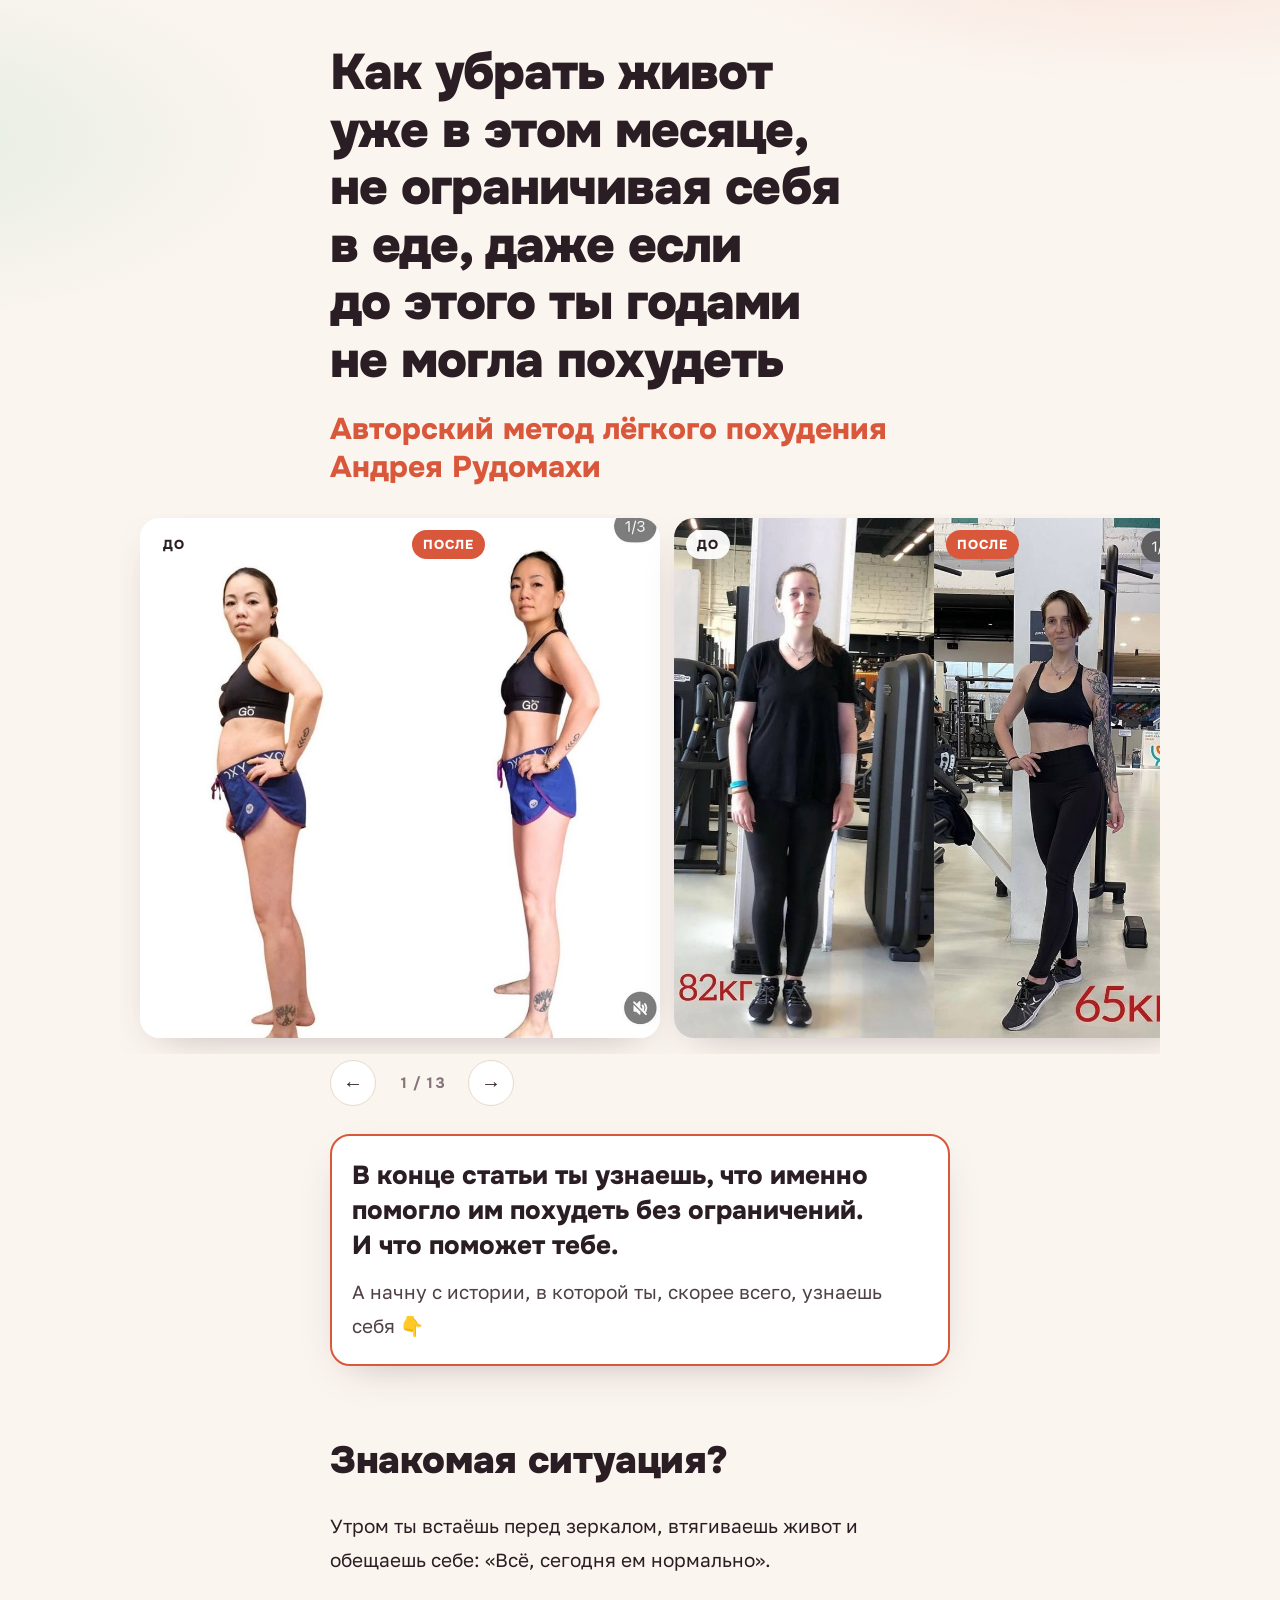
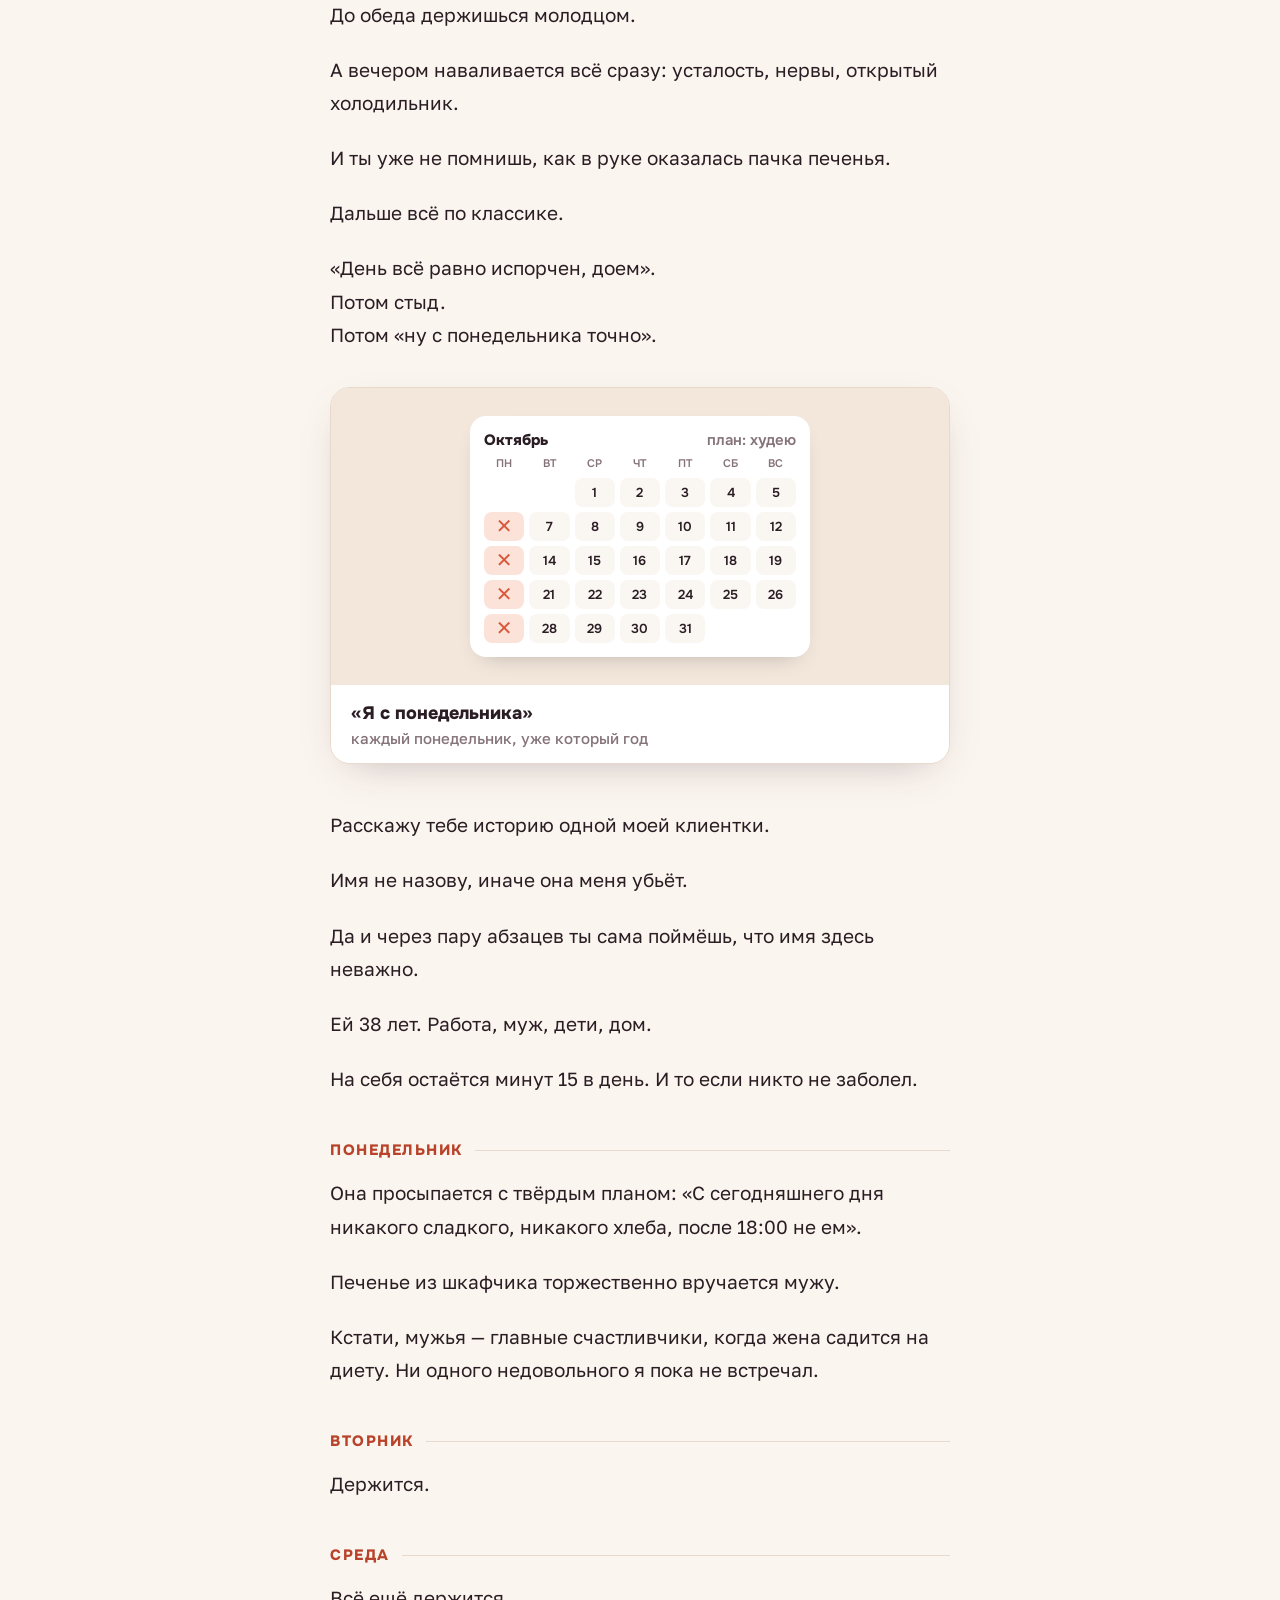
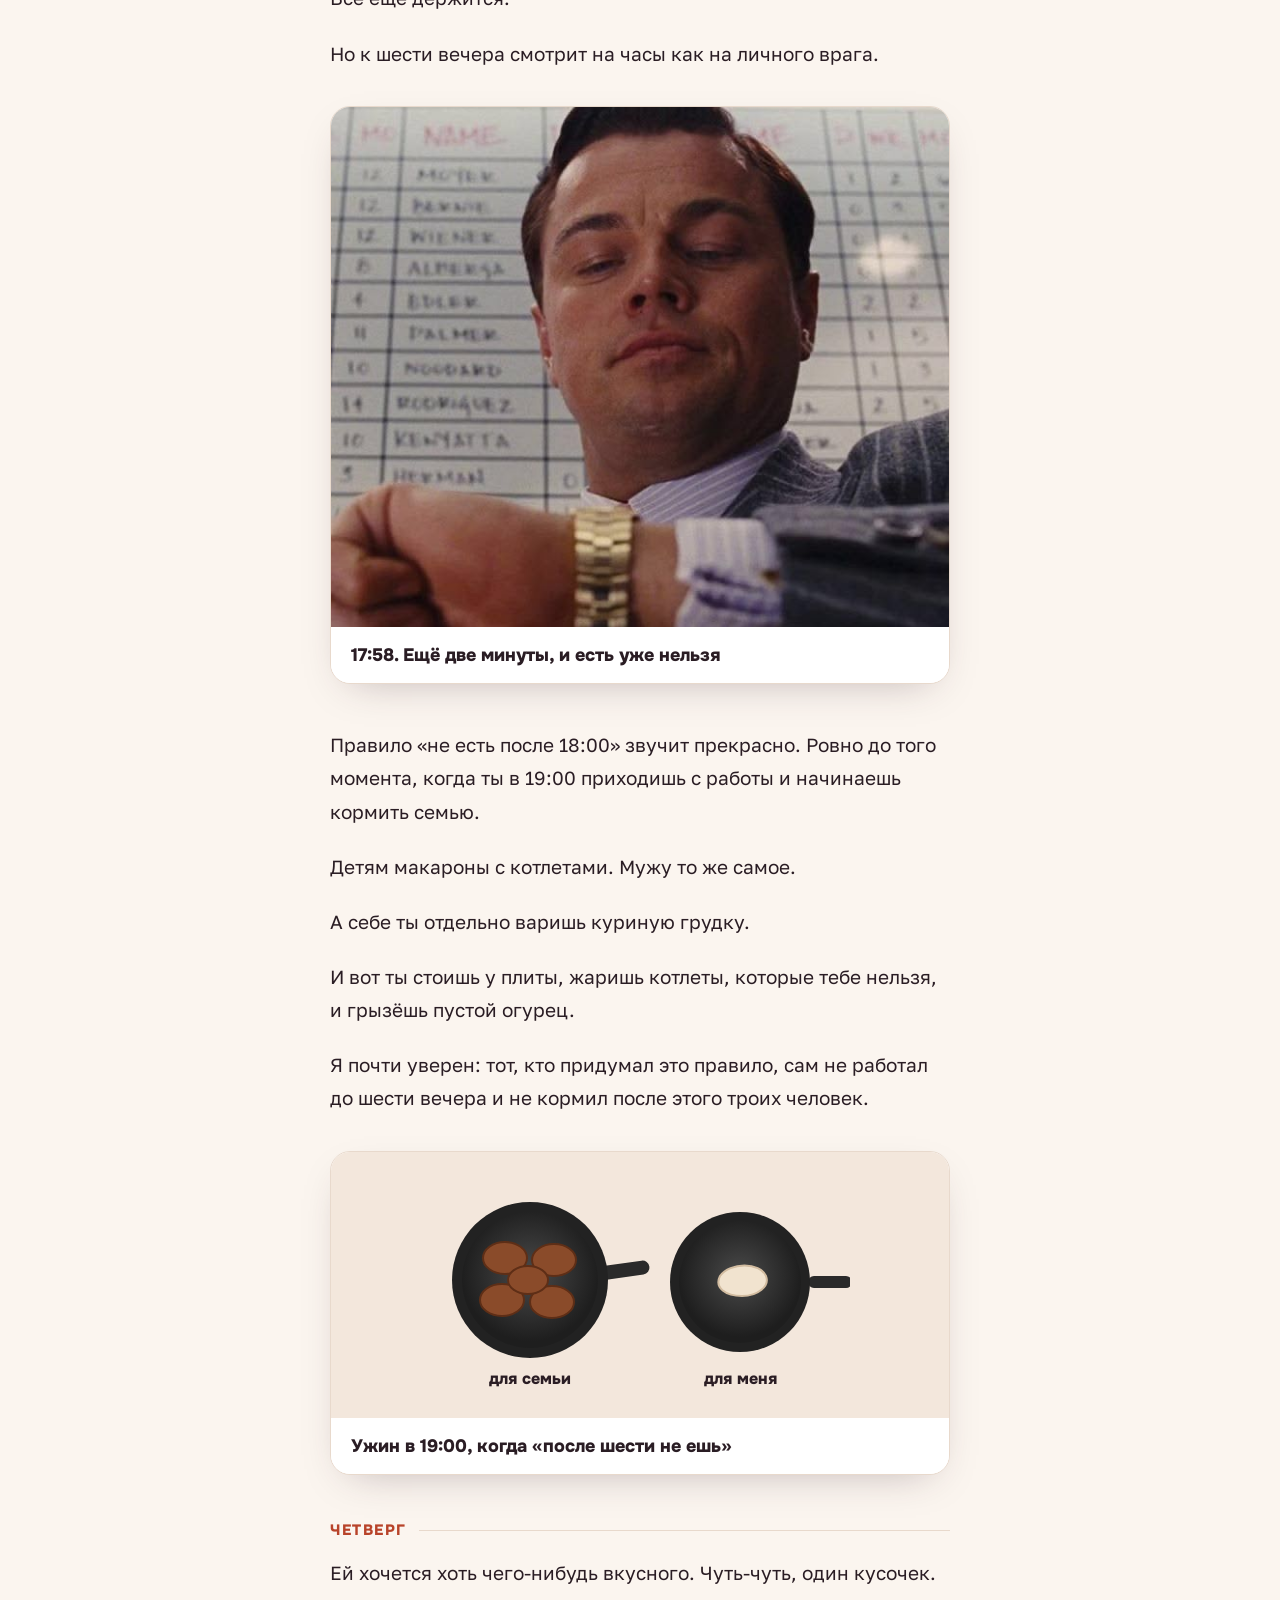
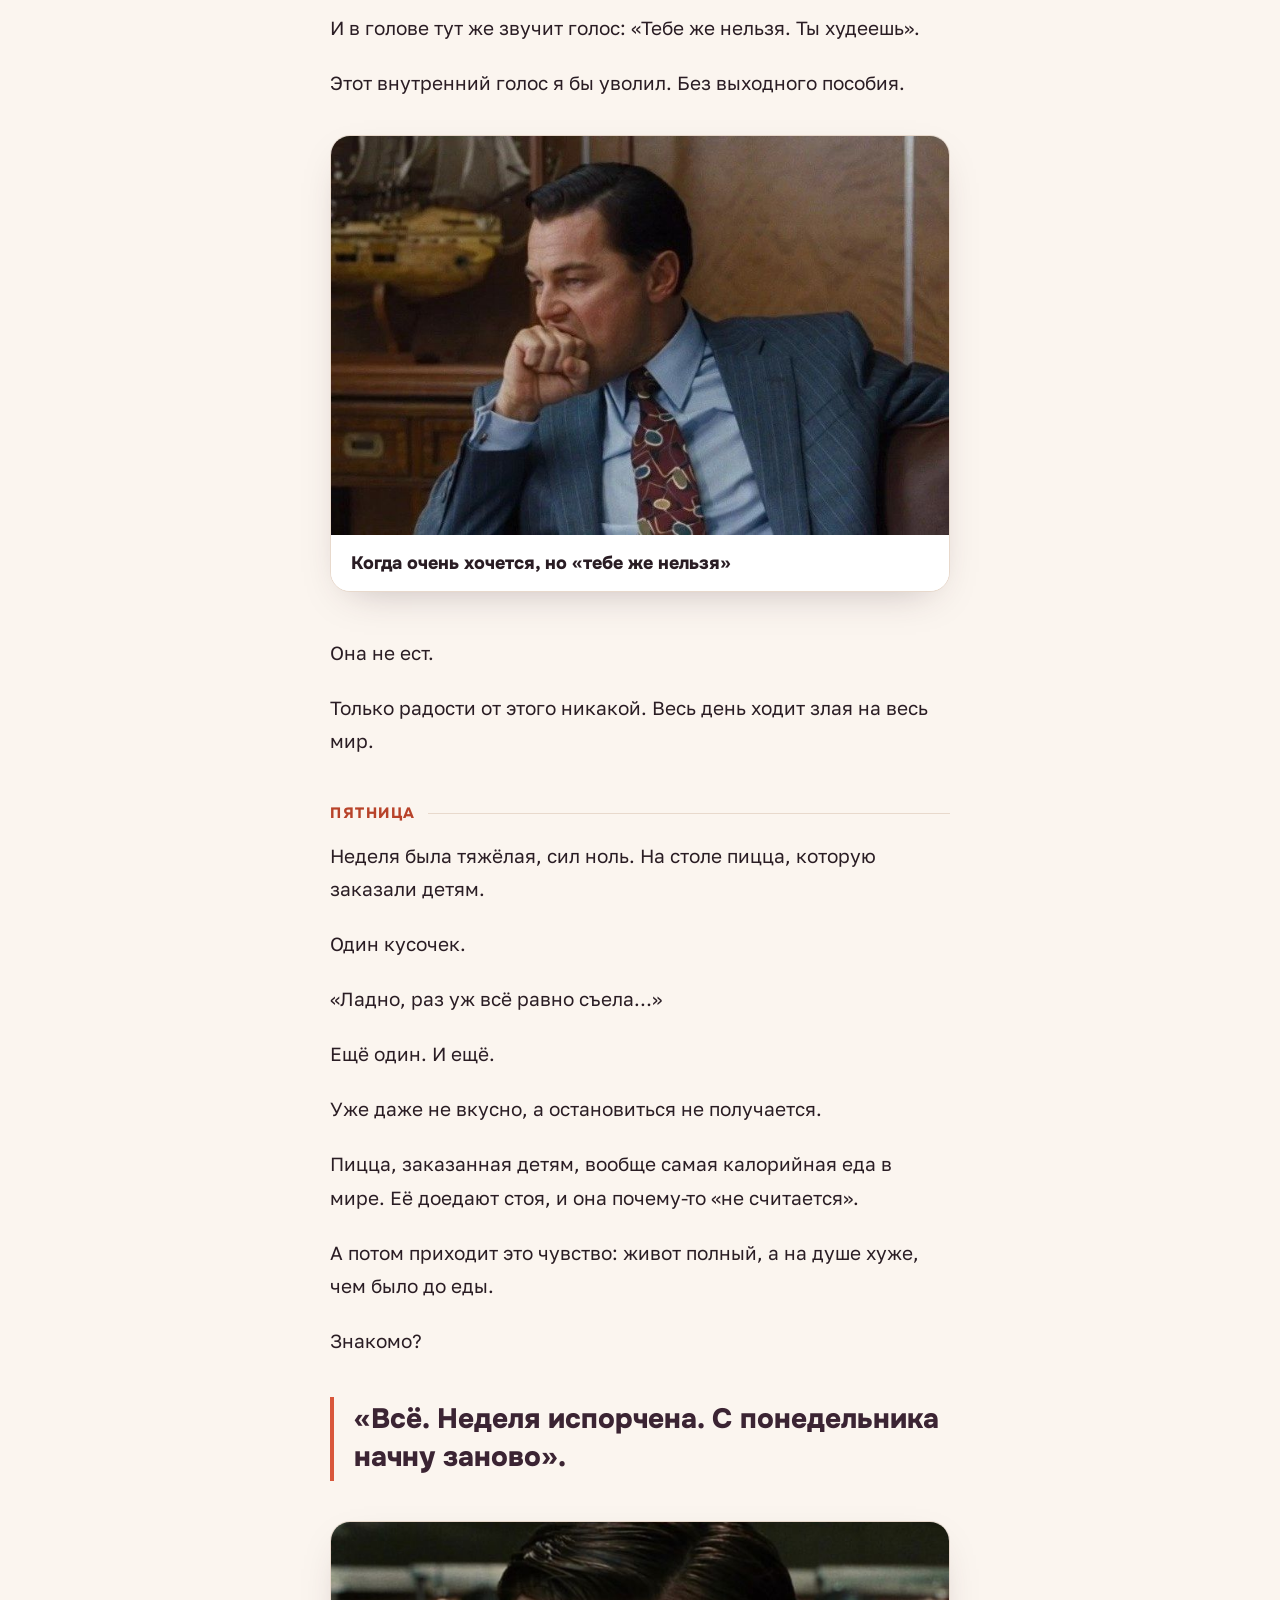
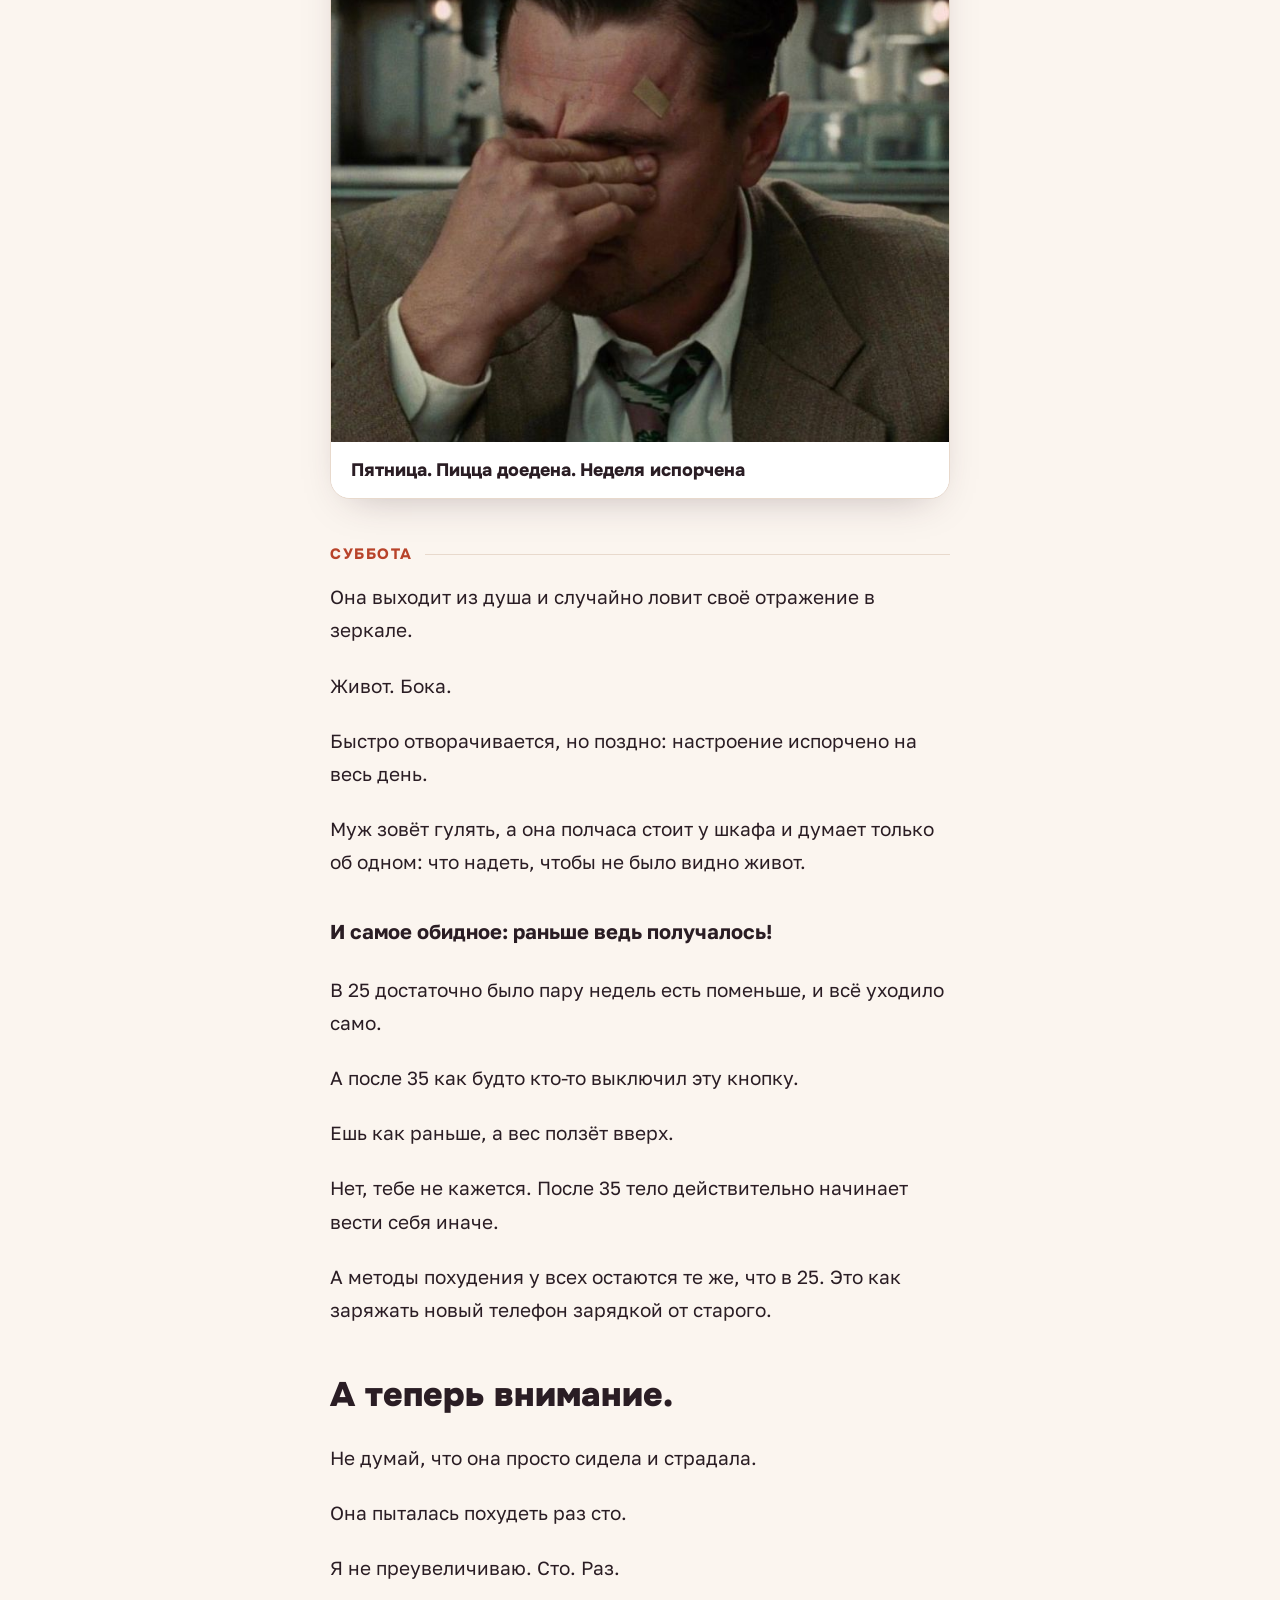
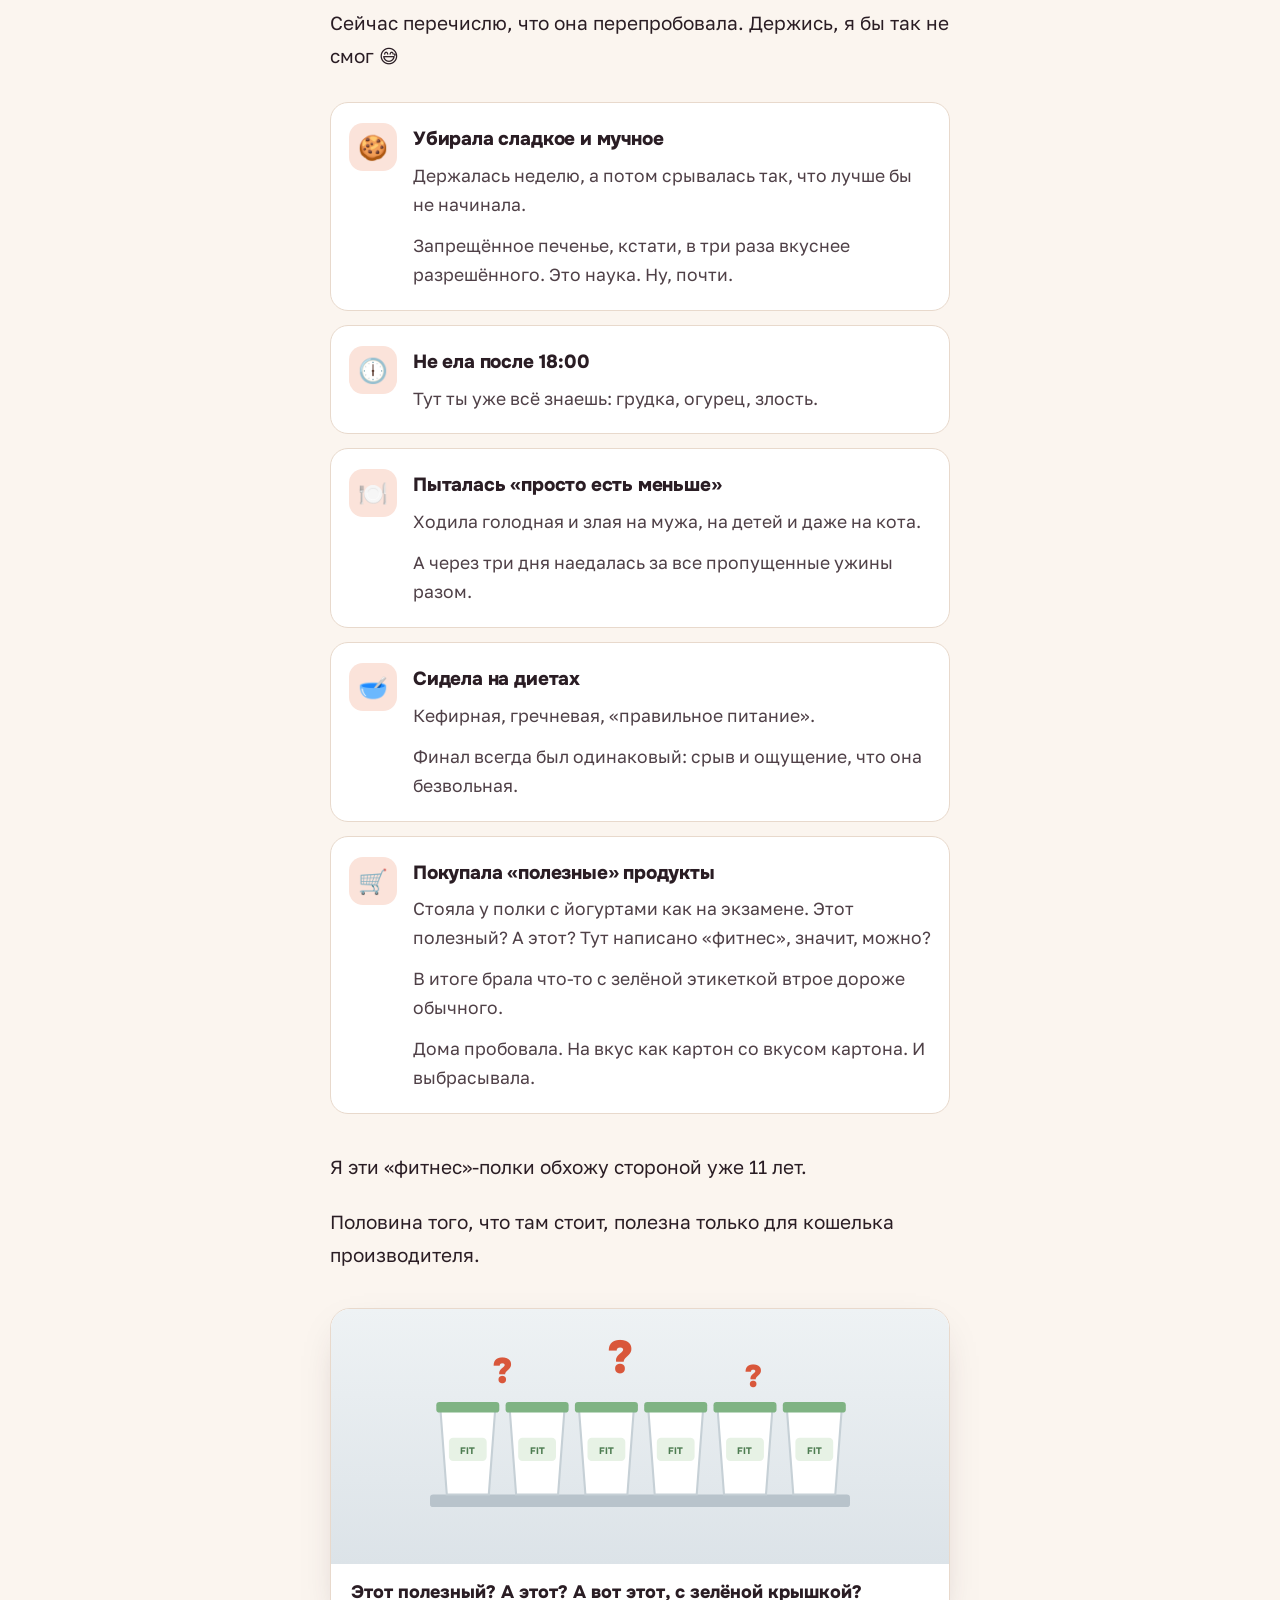
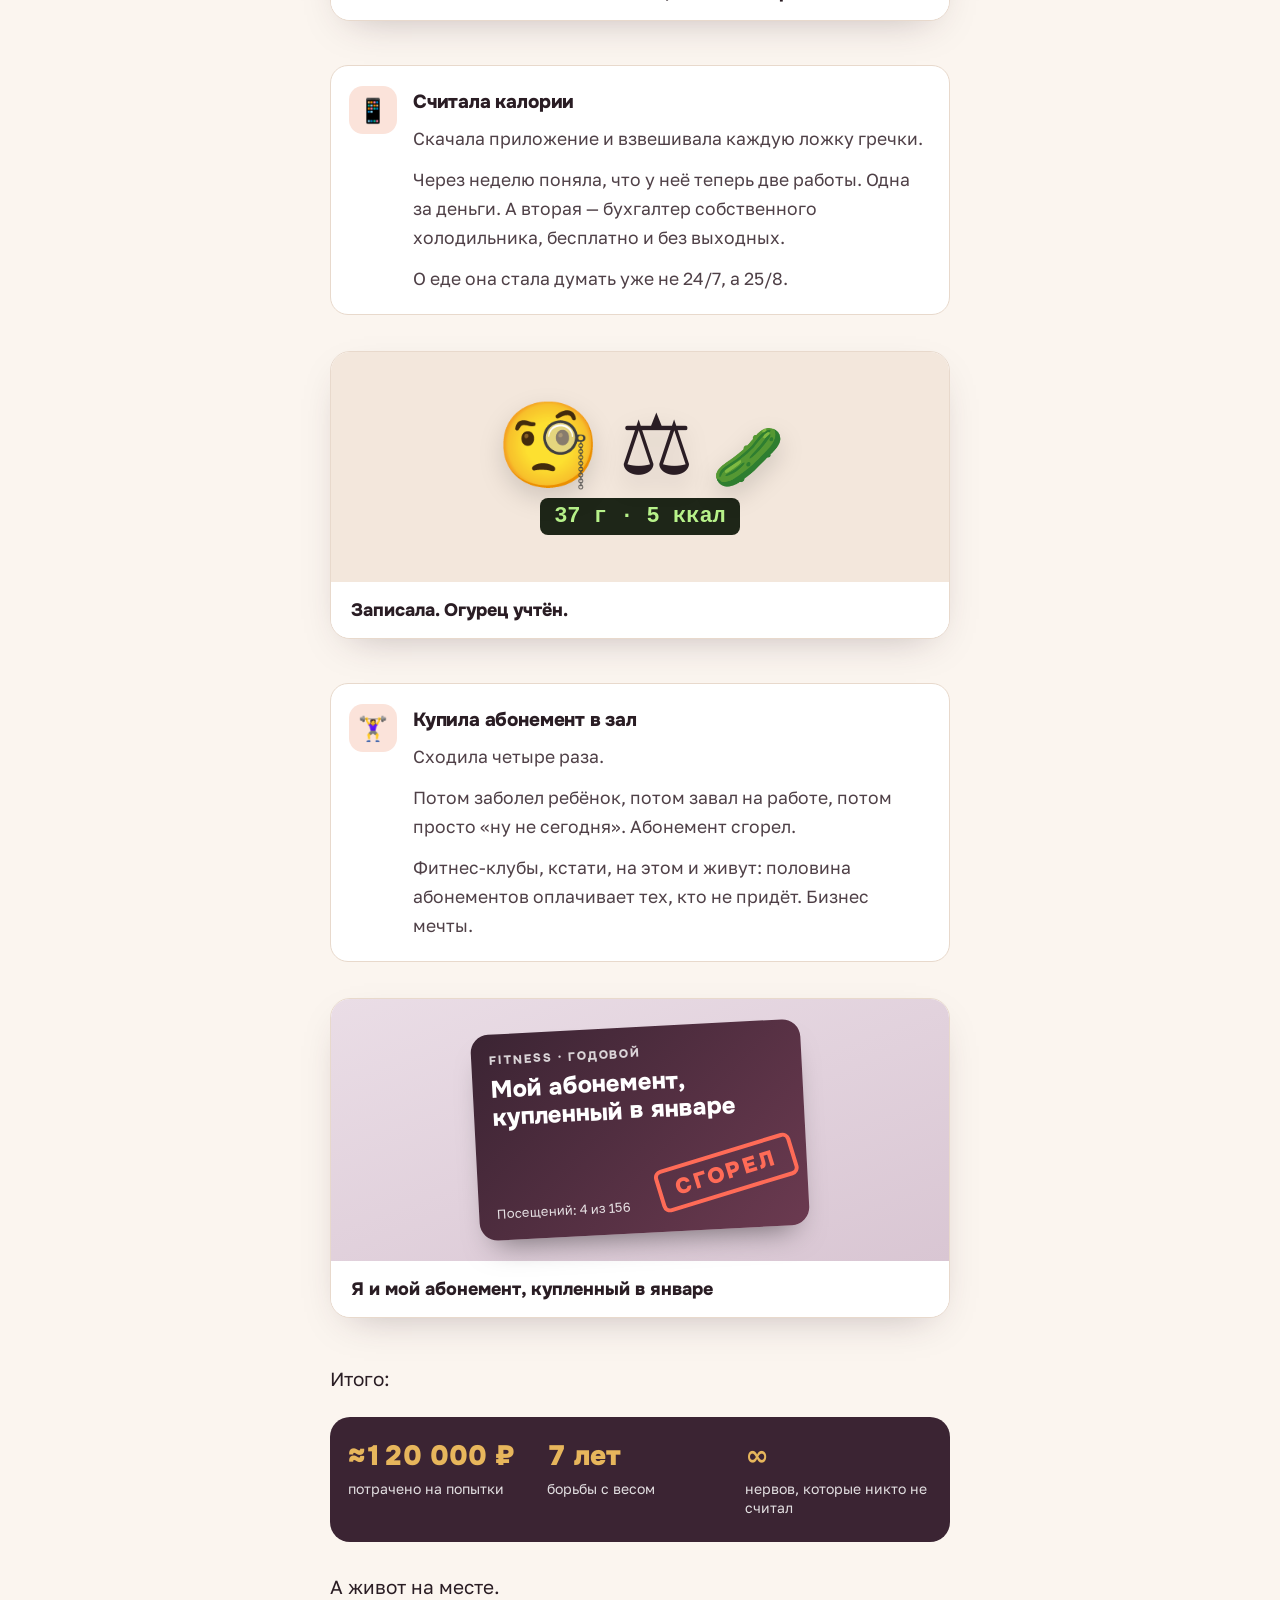
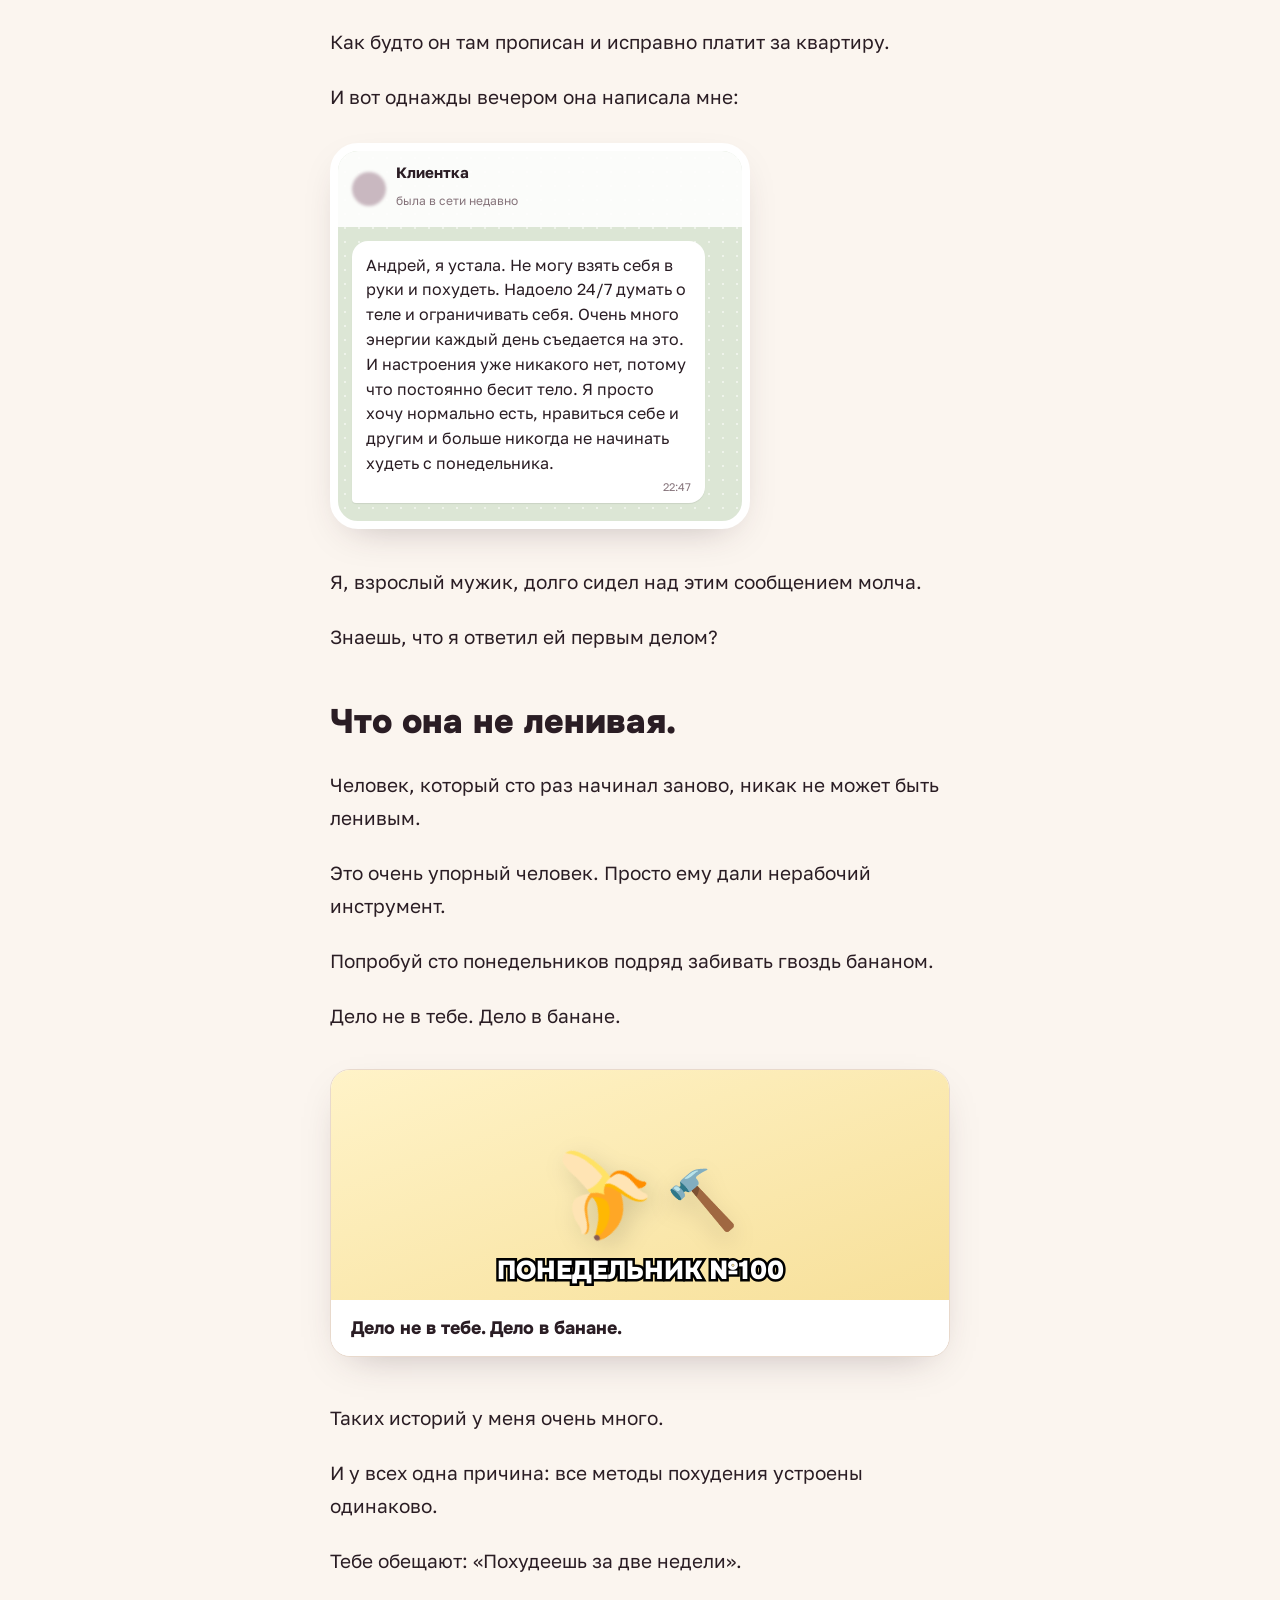
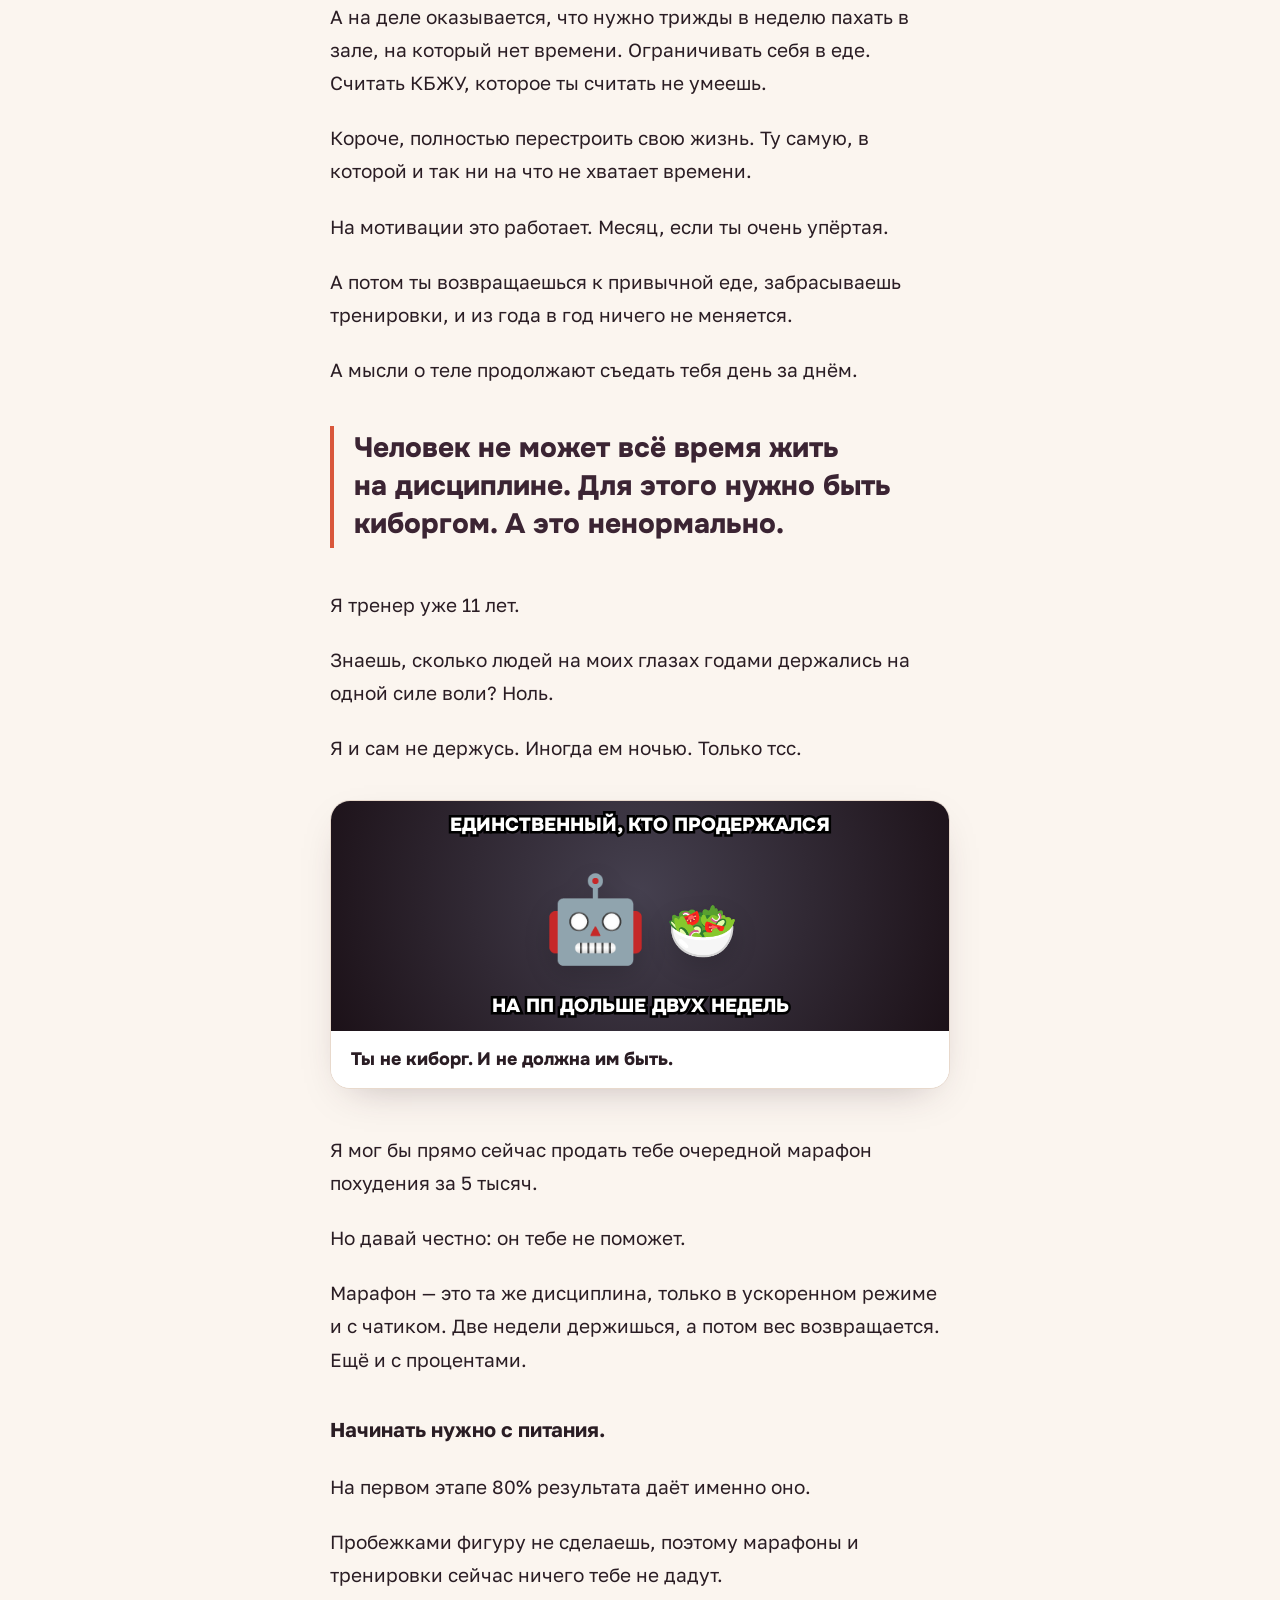
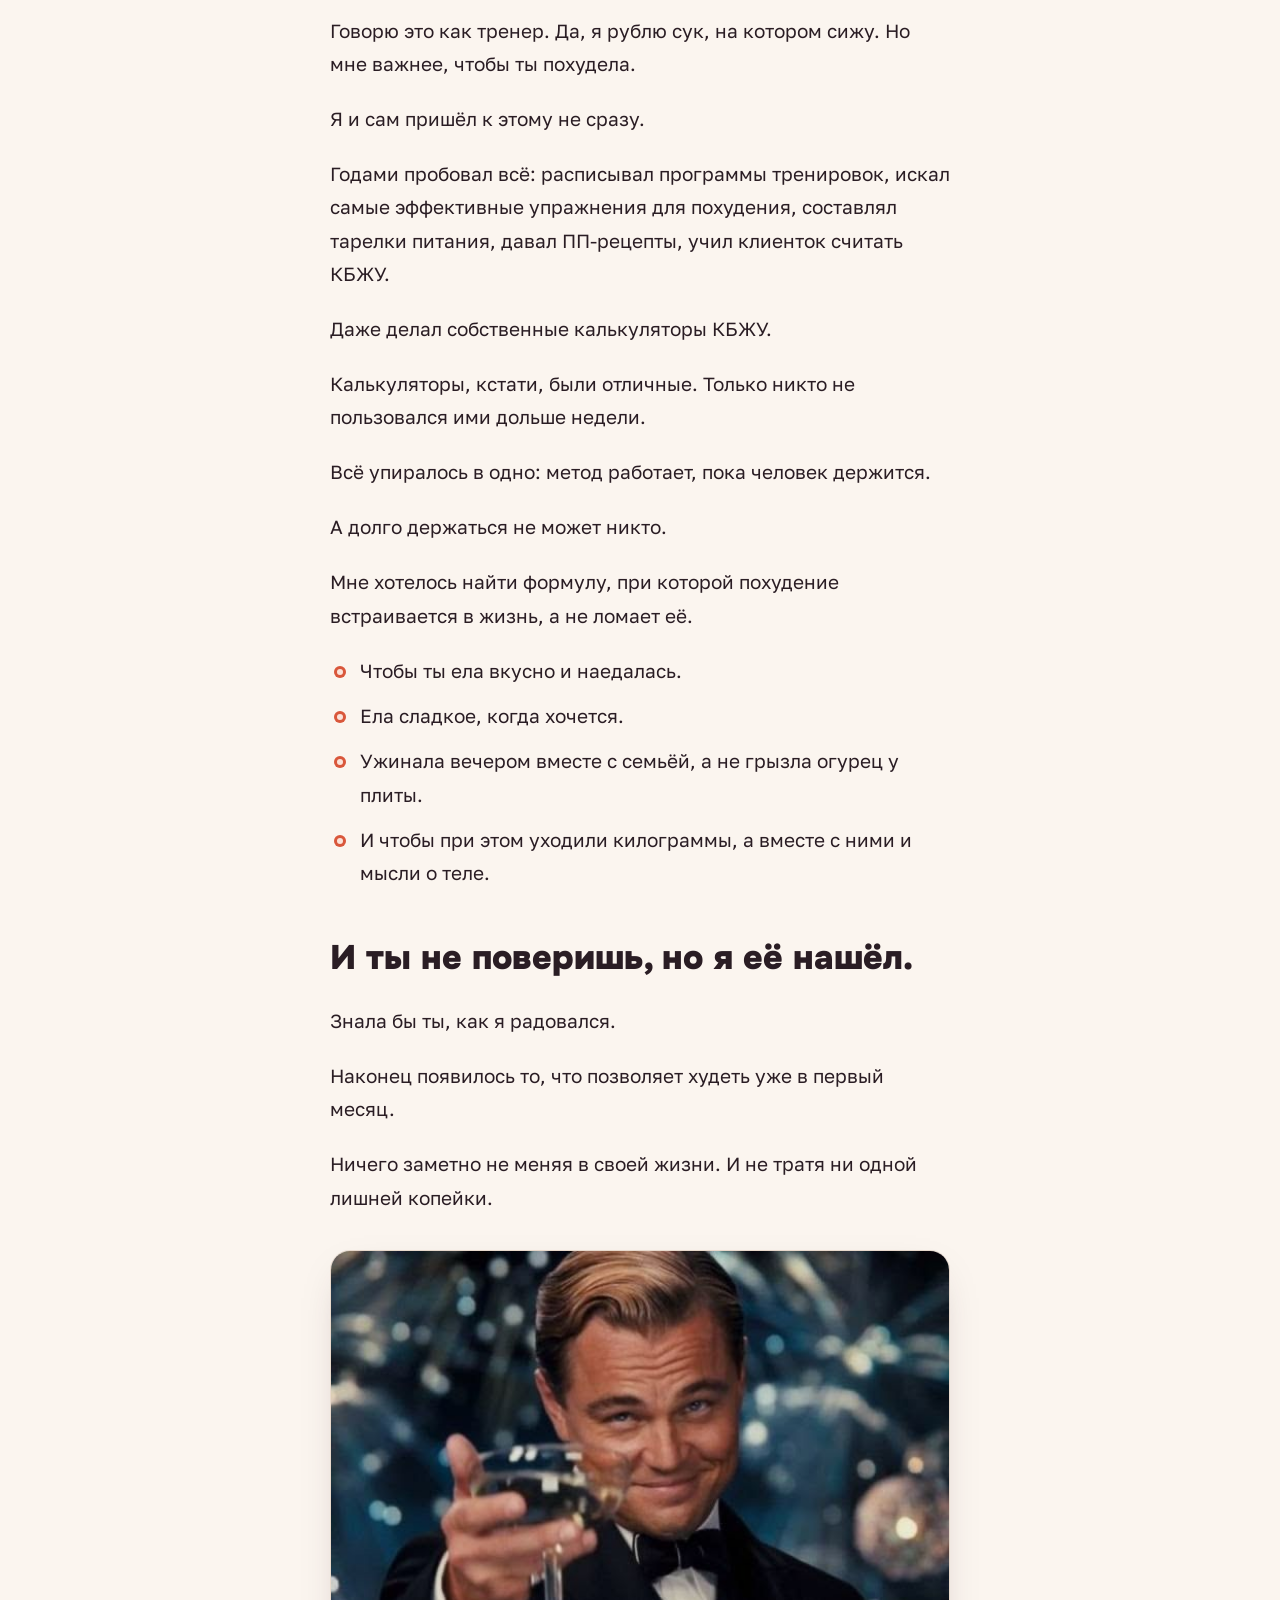
==== commit 8e74ab37: "Make the teaser under the cases a highlighted promise block Co-Authored-By: Claude Opus 5.5 <noreply" ====
--- a/index.html
+++ b/index.html
@@ -45,8 +45,10 @@
   </div>
 
   <div class="wrap">
-    <p class="teaser">Все эти люди убрали живот за первый месяц.<br>Без диет и без зала.</p>
-    <p class="teaser-sub">В конце статьи я расскажу, какой именно способ им помог.<br>А начну с истории, в которой ты, скорее всего, узнаешь себя.</p>
+    <div class="teaser">
+      <p class="teaser-main">В конце статьи ты узнаешь, что именно помогло им похудеть без ограничений. И&nbsp;что поможет тебе.</p>
+      <p class="teaser-sub">А начну с истории, в которой ты, скорее всего, узнаешь себя 👇</p>
+    </div>
   </div>
 </header>
 
--- a/style.css
+++ b/style.css
@@ -38,8 +38,9 @@
 .hero{padding-block:44px 8px;background:radial-gradient(900px 380px at 90% -10%,var(--blush) 0,transparent 60%),radial-gradient(700px 320px at -10% 10%,var(--sage-soft) 0,transparent 60%)}
 .hero h1{font-size:clamp(30px,6.6vw,50px);font-weight:900;line-height:1.15;letter-spacing:-.02em}
 .method{margin:22px 0 0;font:800 clamp(22px,4.6vw,30px)/1.25 var(--f-head);color:var(--accent)}
-.teaser{font:700 clamp(21px,4.2vw,25px)/1.4 var(--f-head);margin:28px 0 14px}
-.teaser-sub{color:var(--ink-2);margin-bottom:24px}
+.teaser{margin:28px 0 24px;padding:22px 20px;background:var(--paper);border:2px solid var(--accent);border-radius:var(--radius);box-shadow:var(--shadow)}
+.teaser-main{font:800 clamp(21px,4.4vw,26px)/1.35 var(--f-head);margin:0 0 12px}
+.teaser-sub{color:var(--ink-2);margin:0}
 
 /* ---------- carousel ---------- */
 .carousel{position:relative;margin:28px 0 8px}
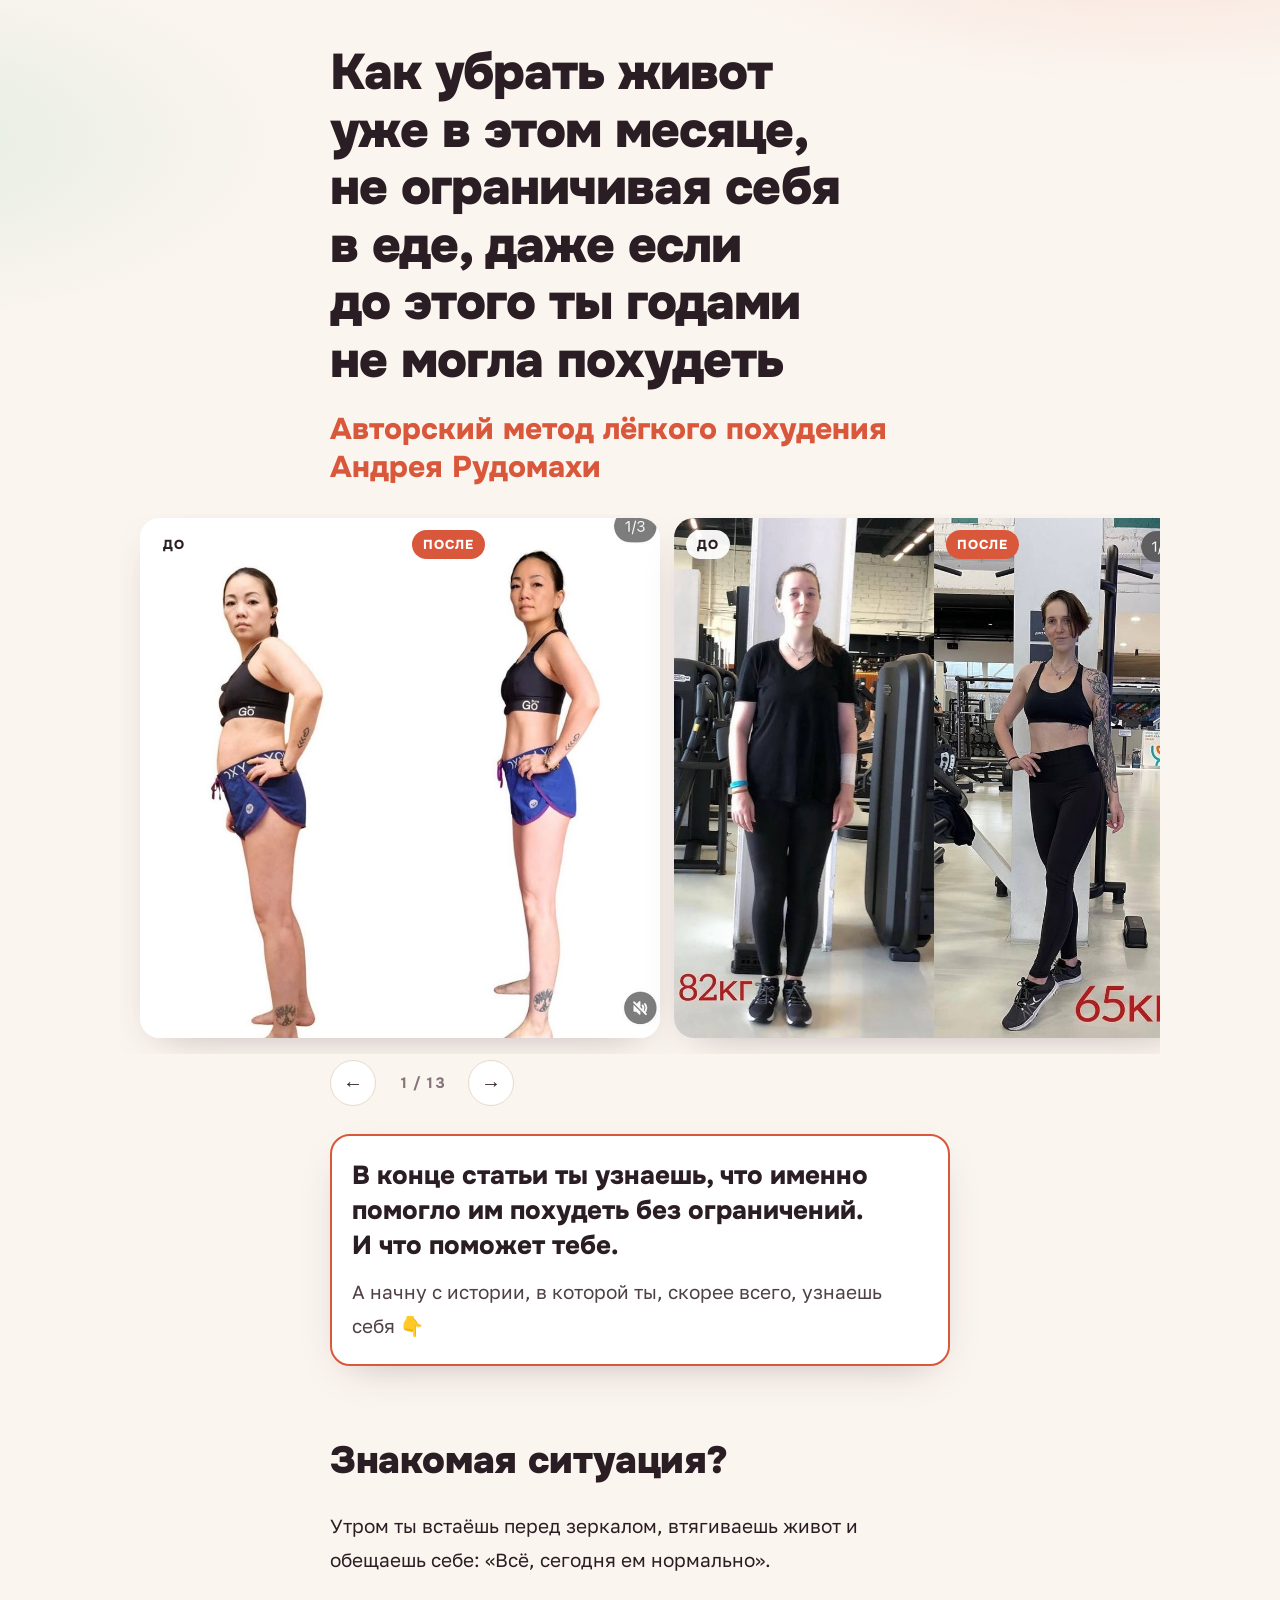
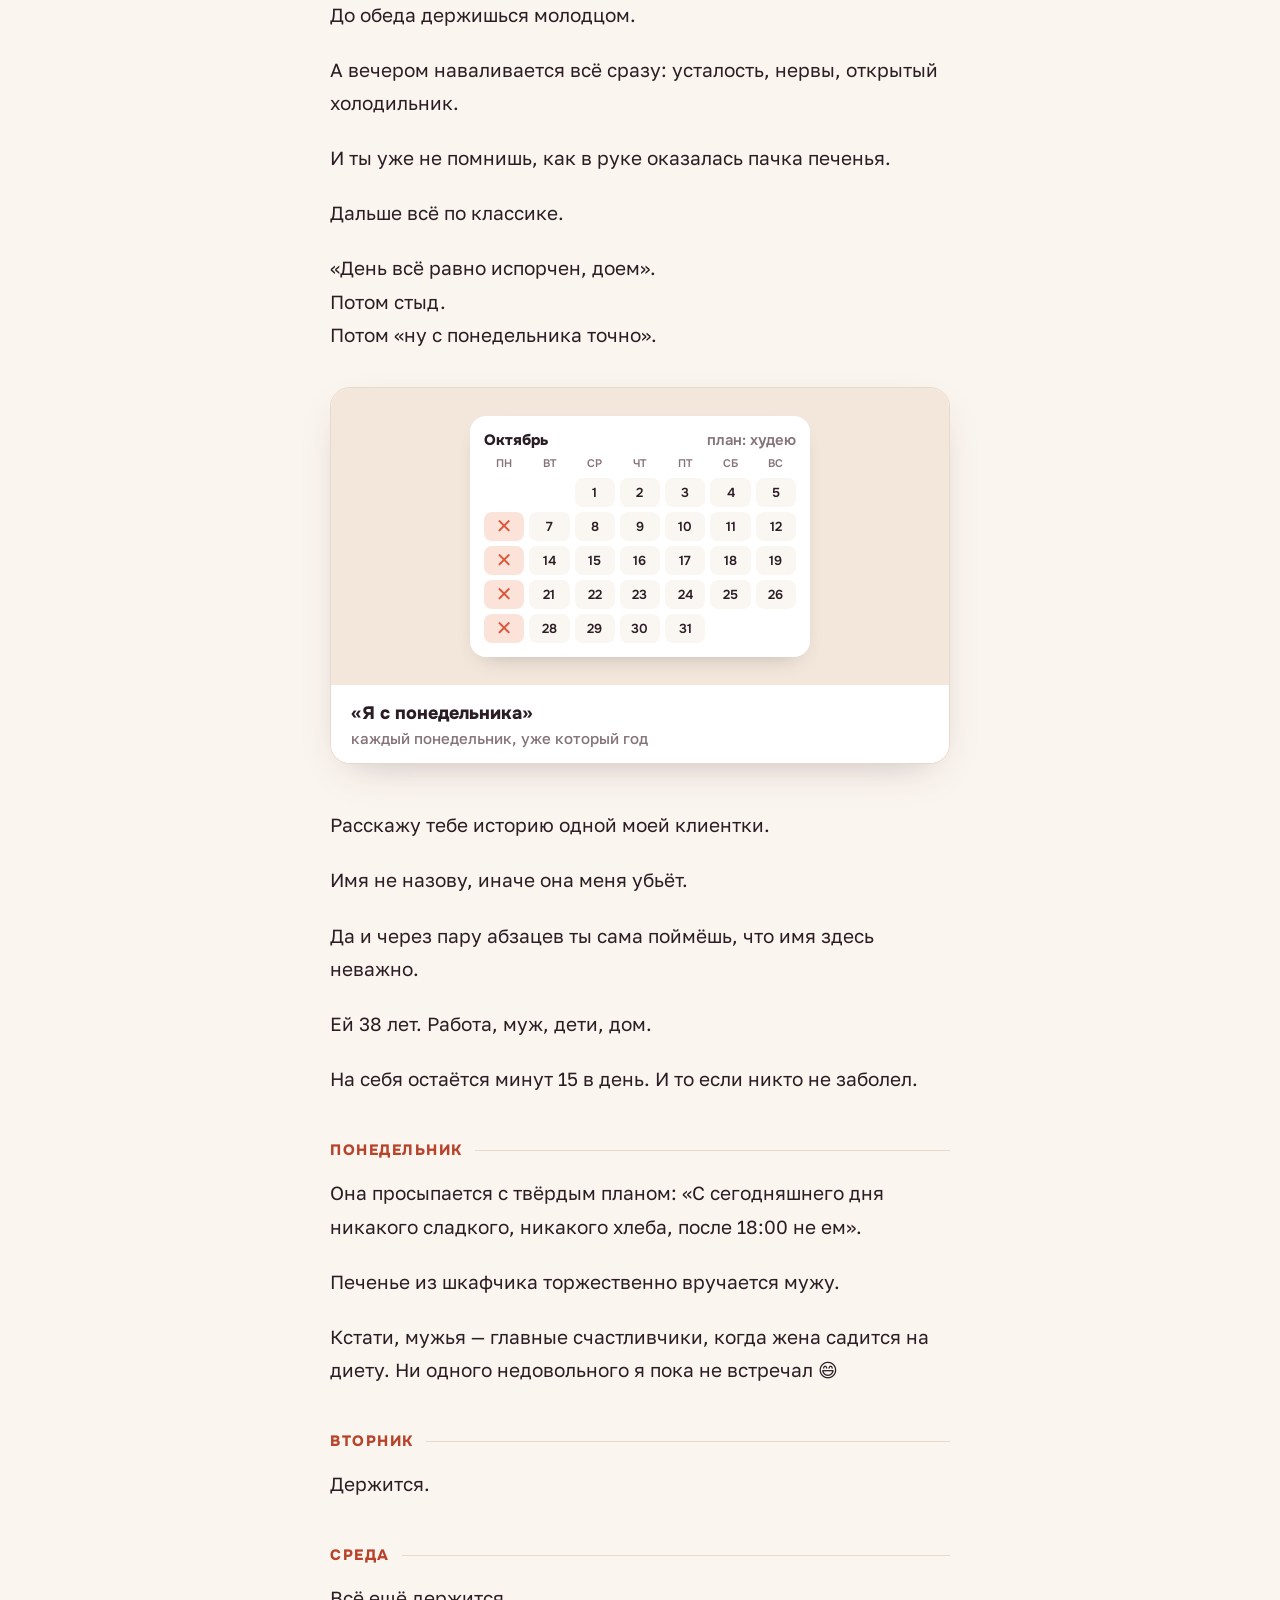
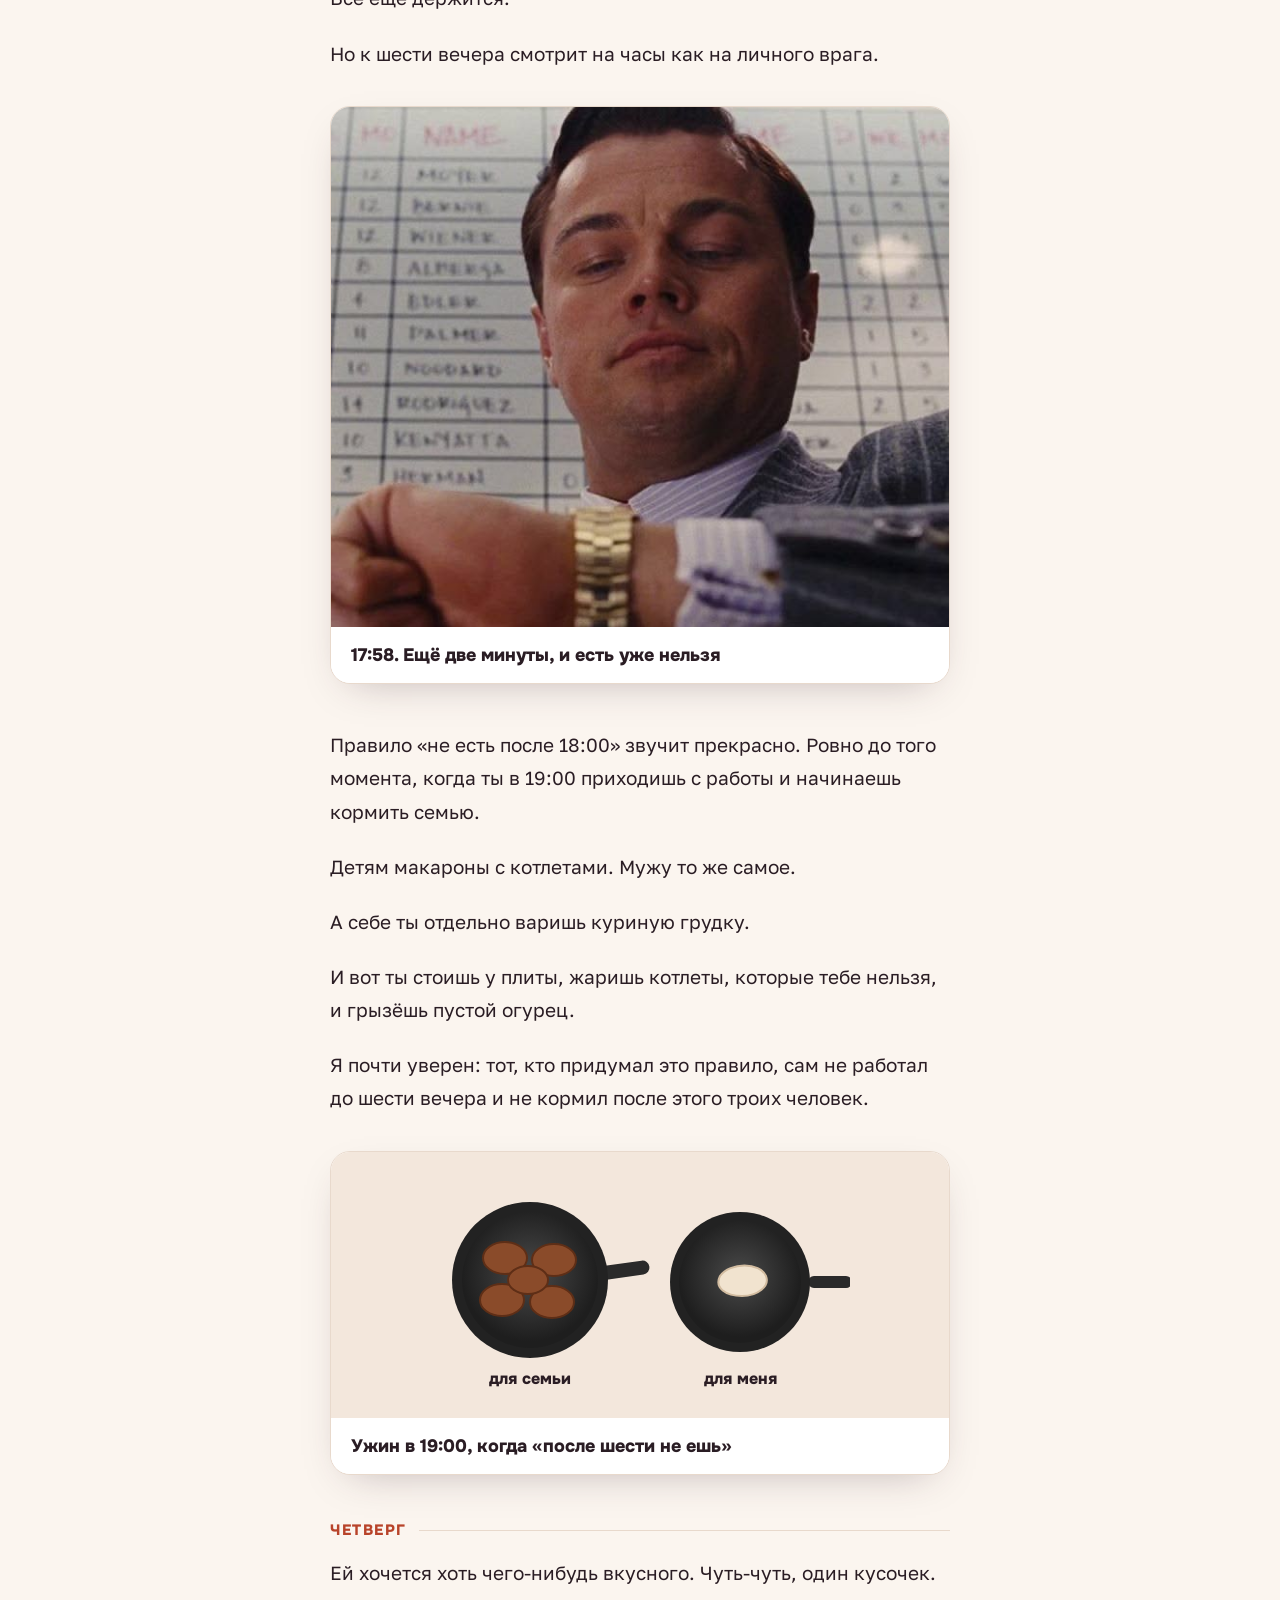
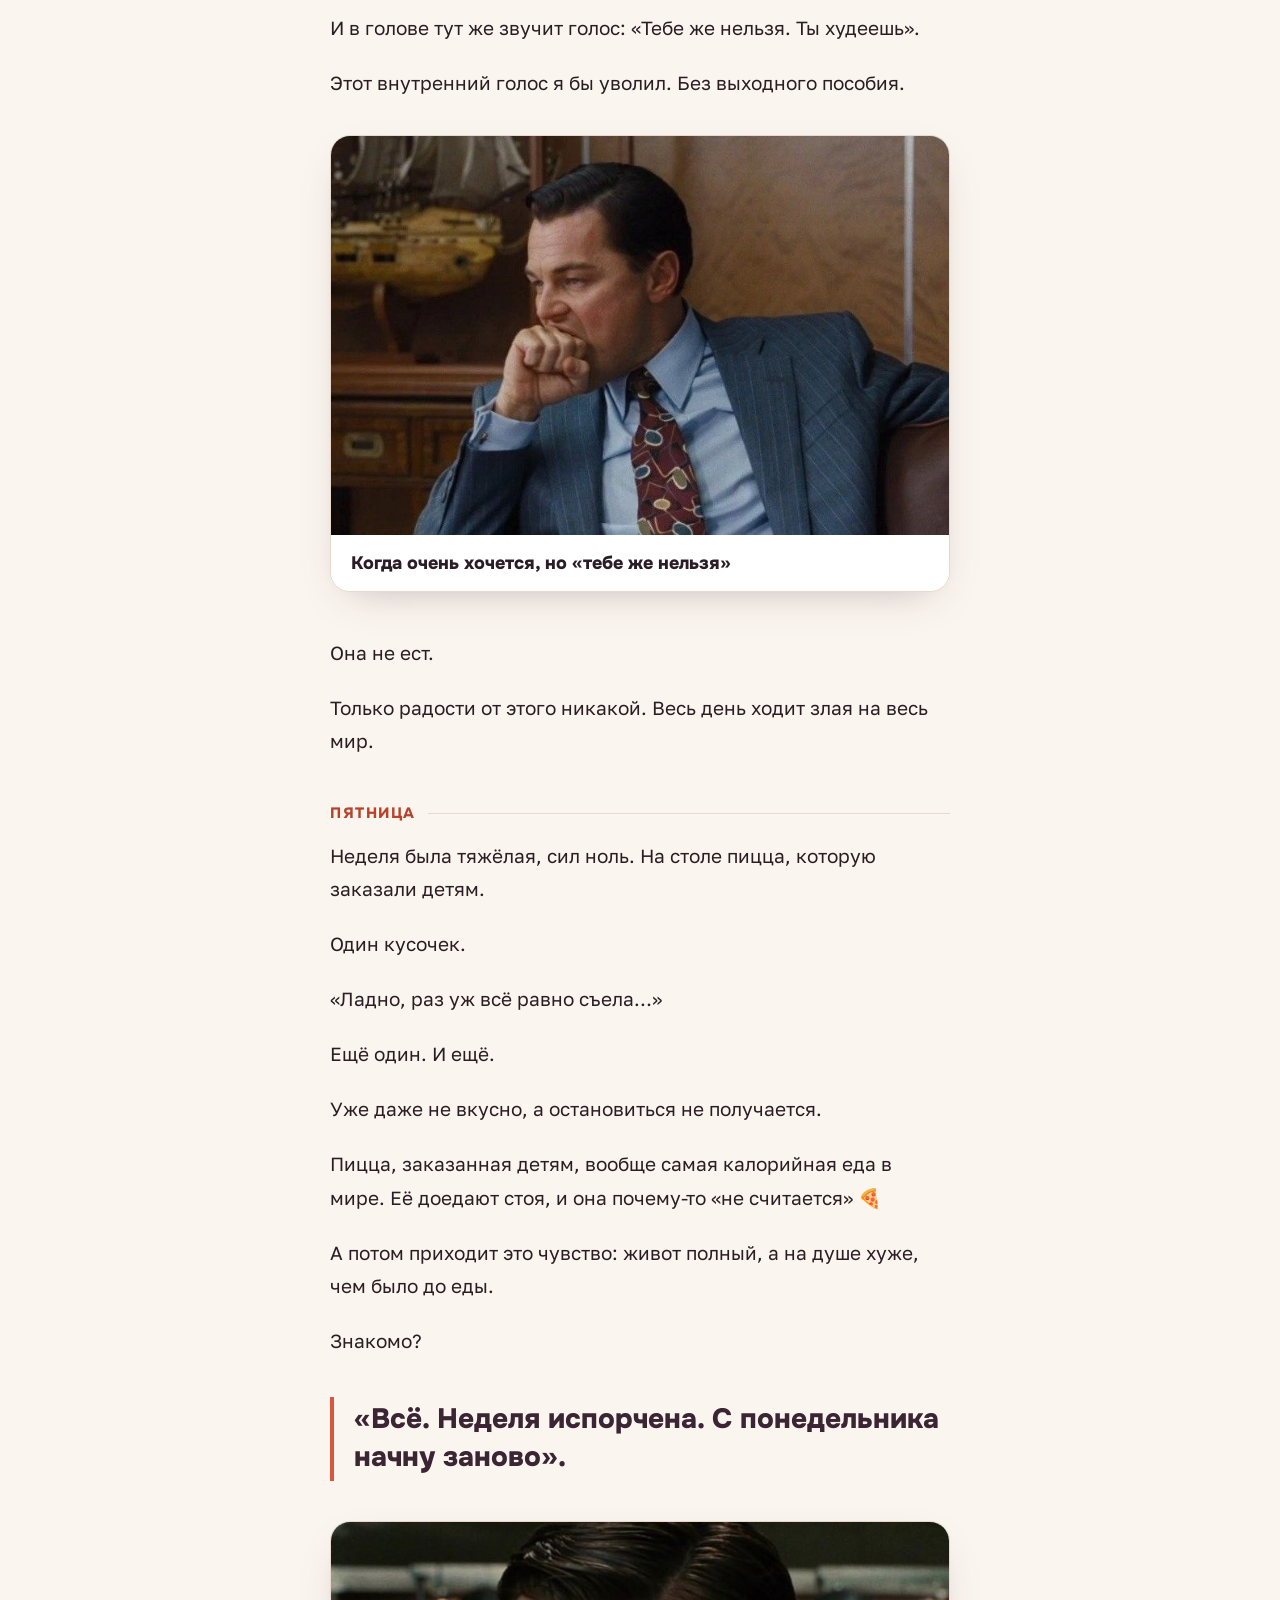
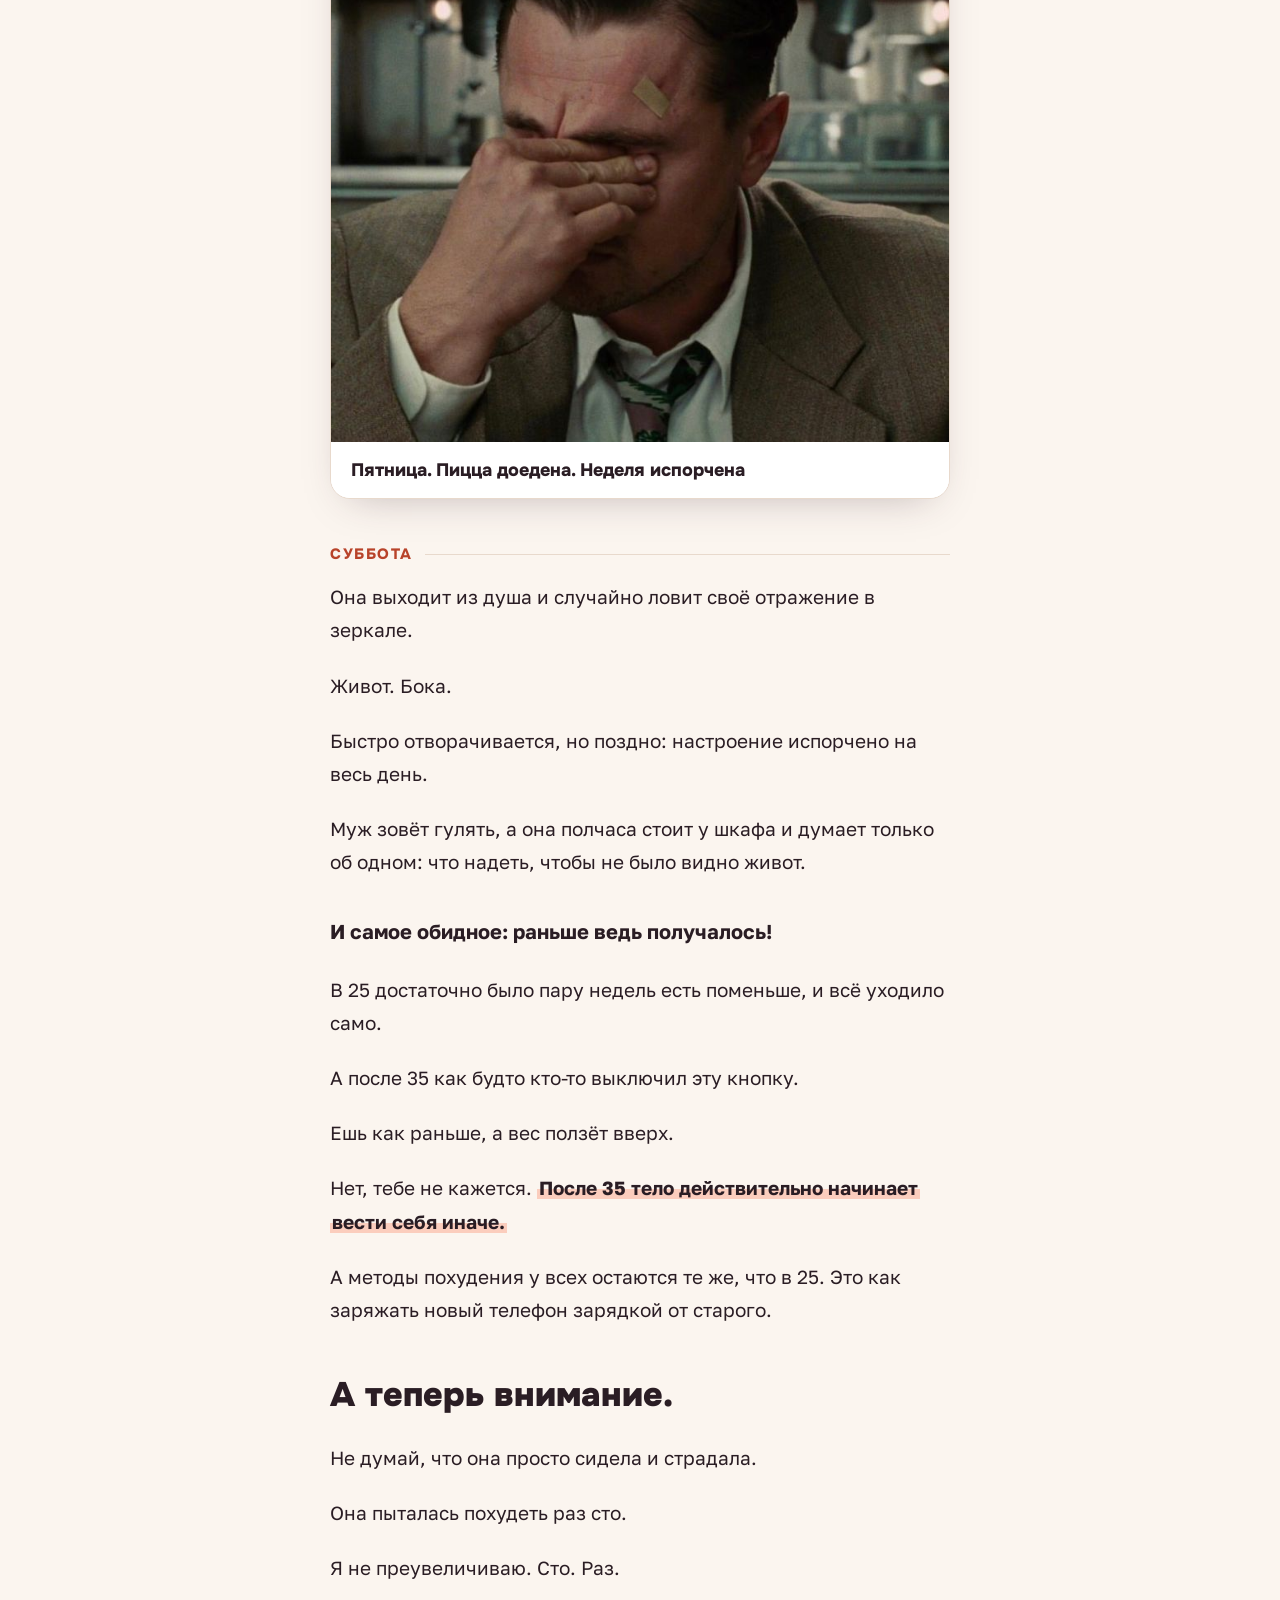
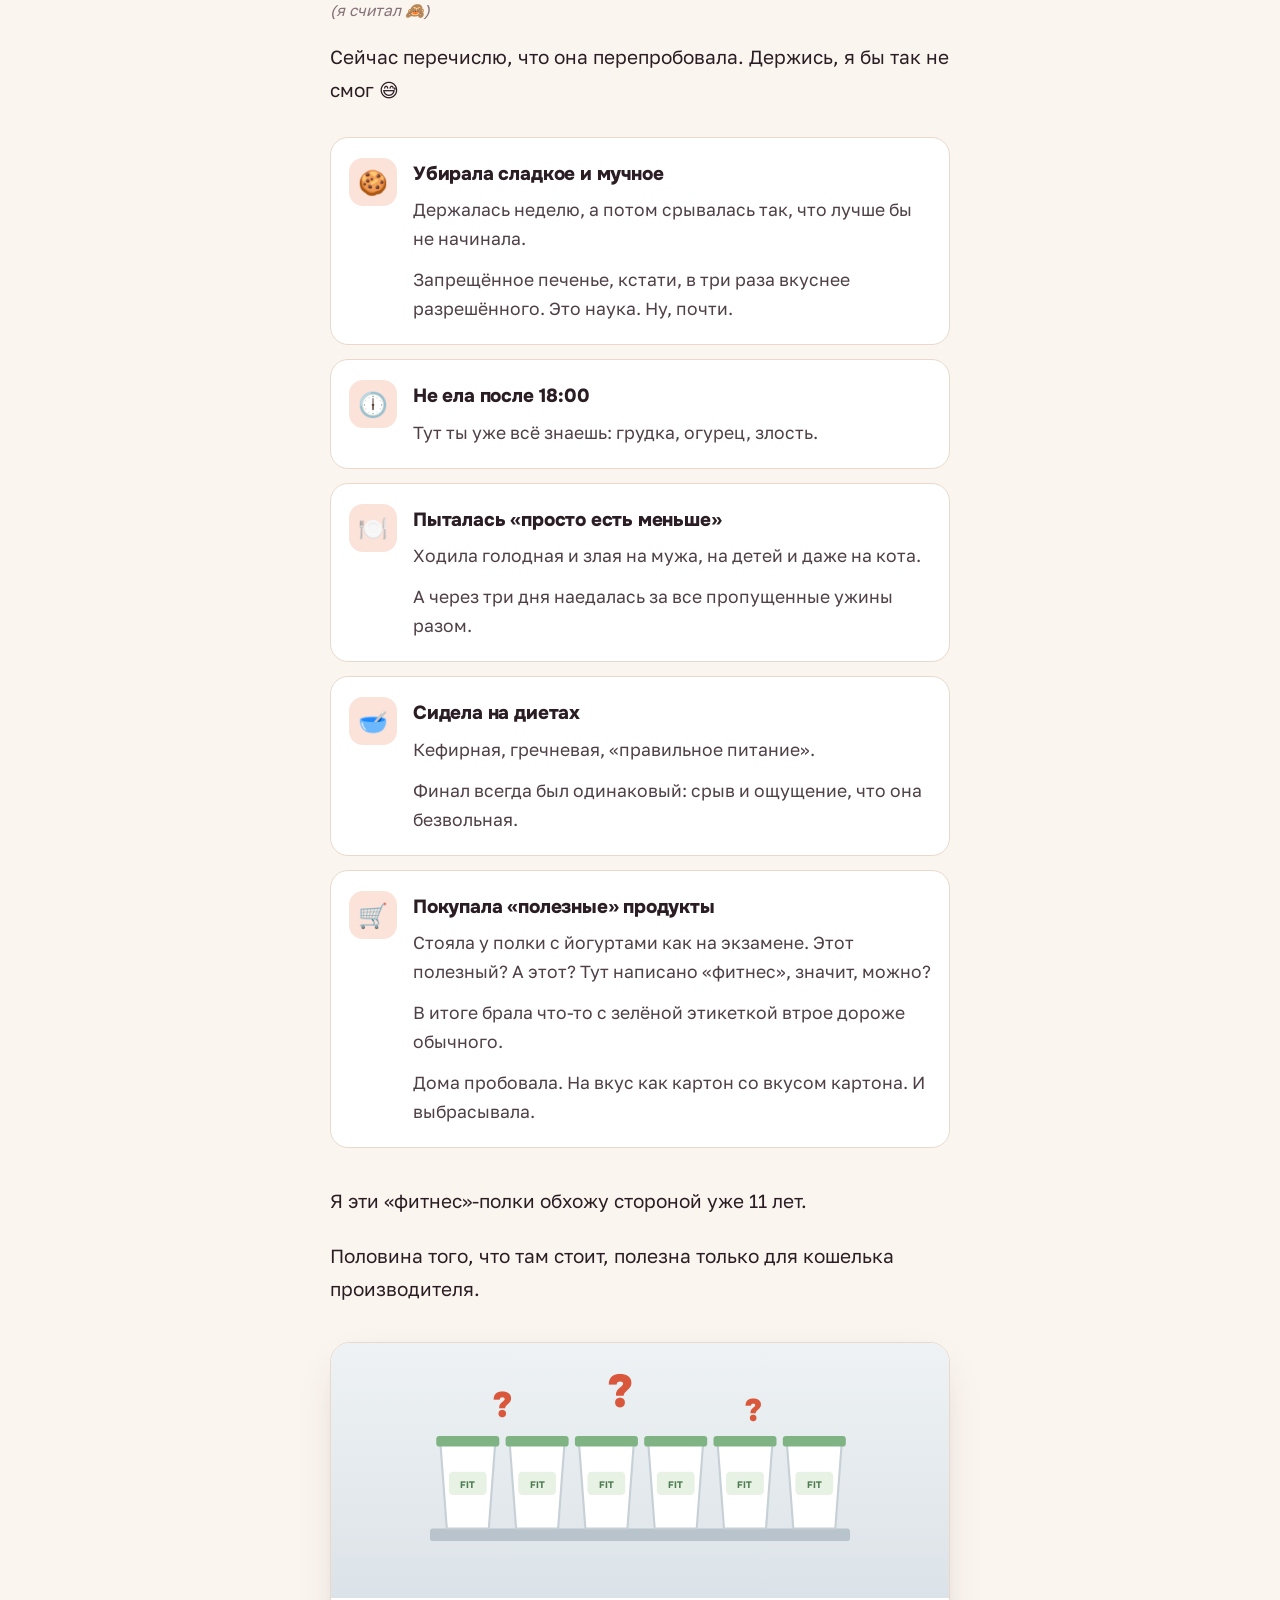
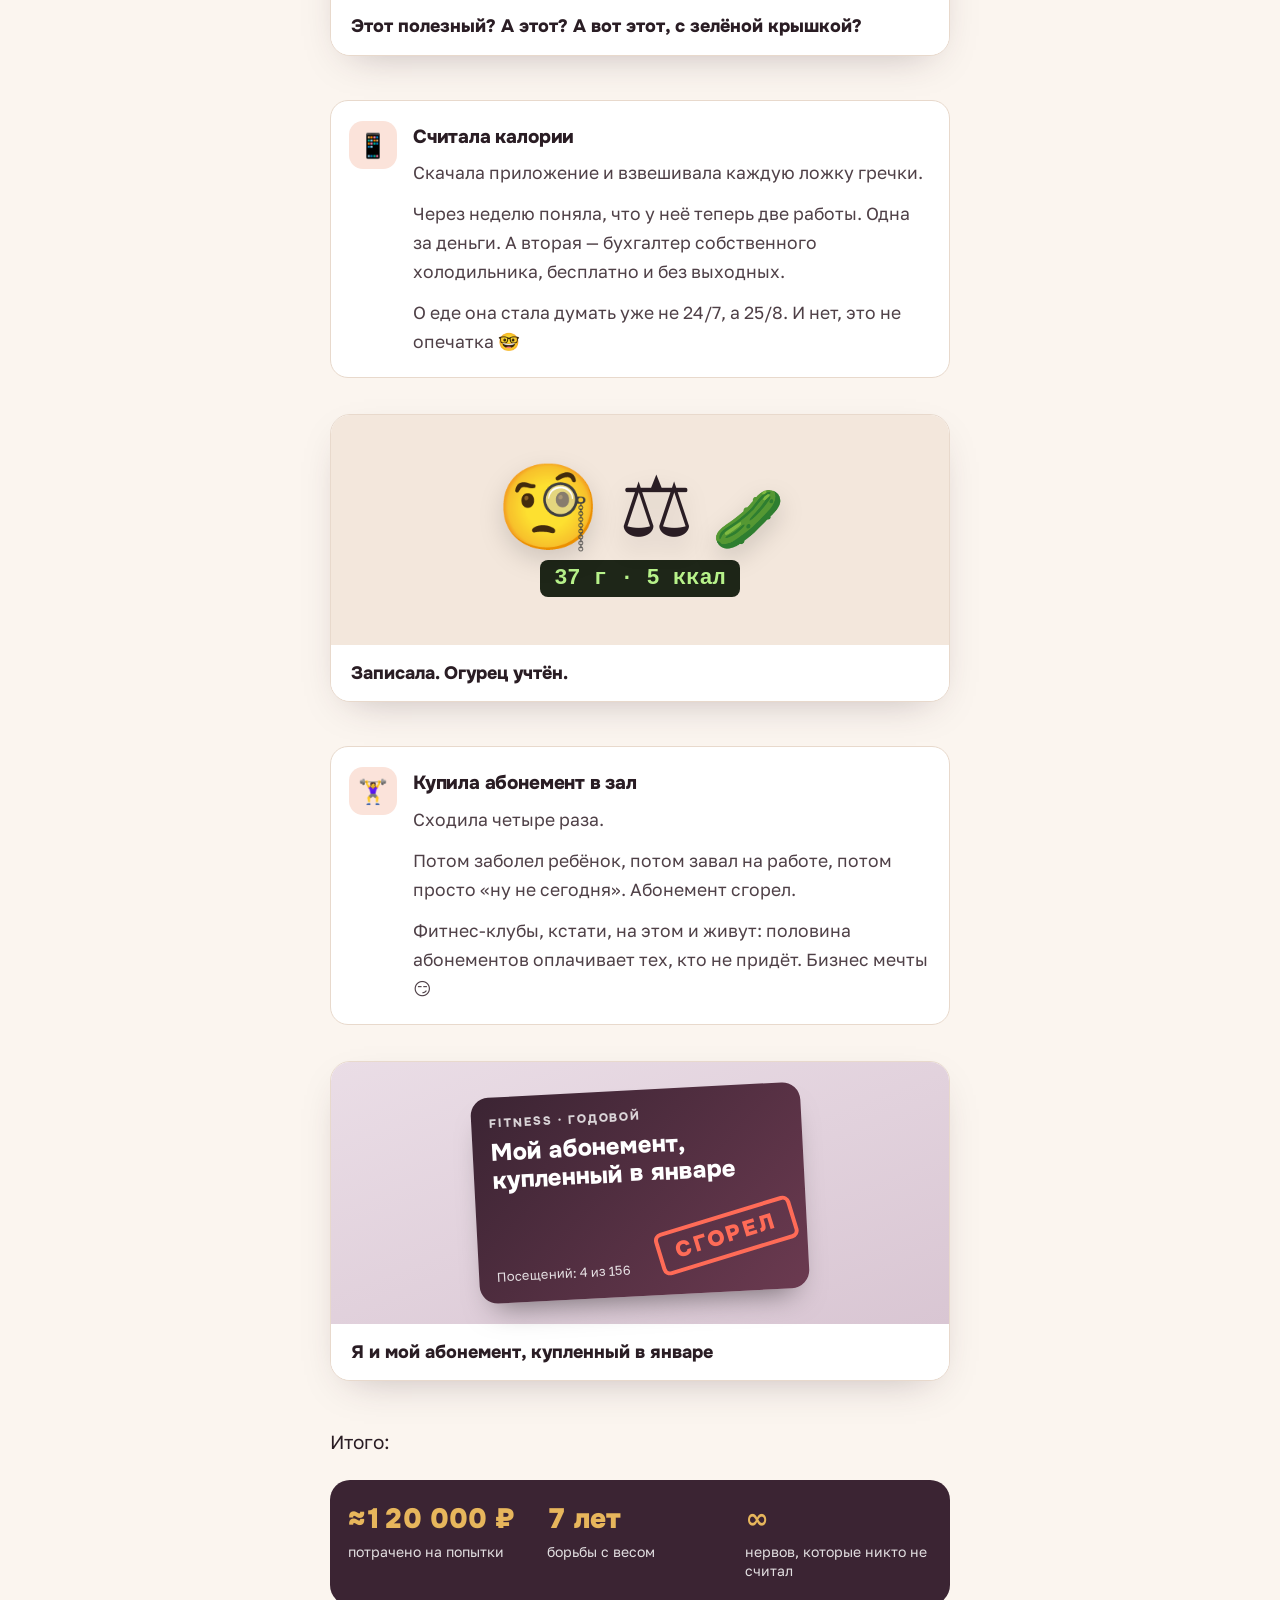
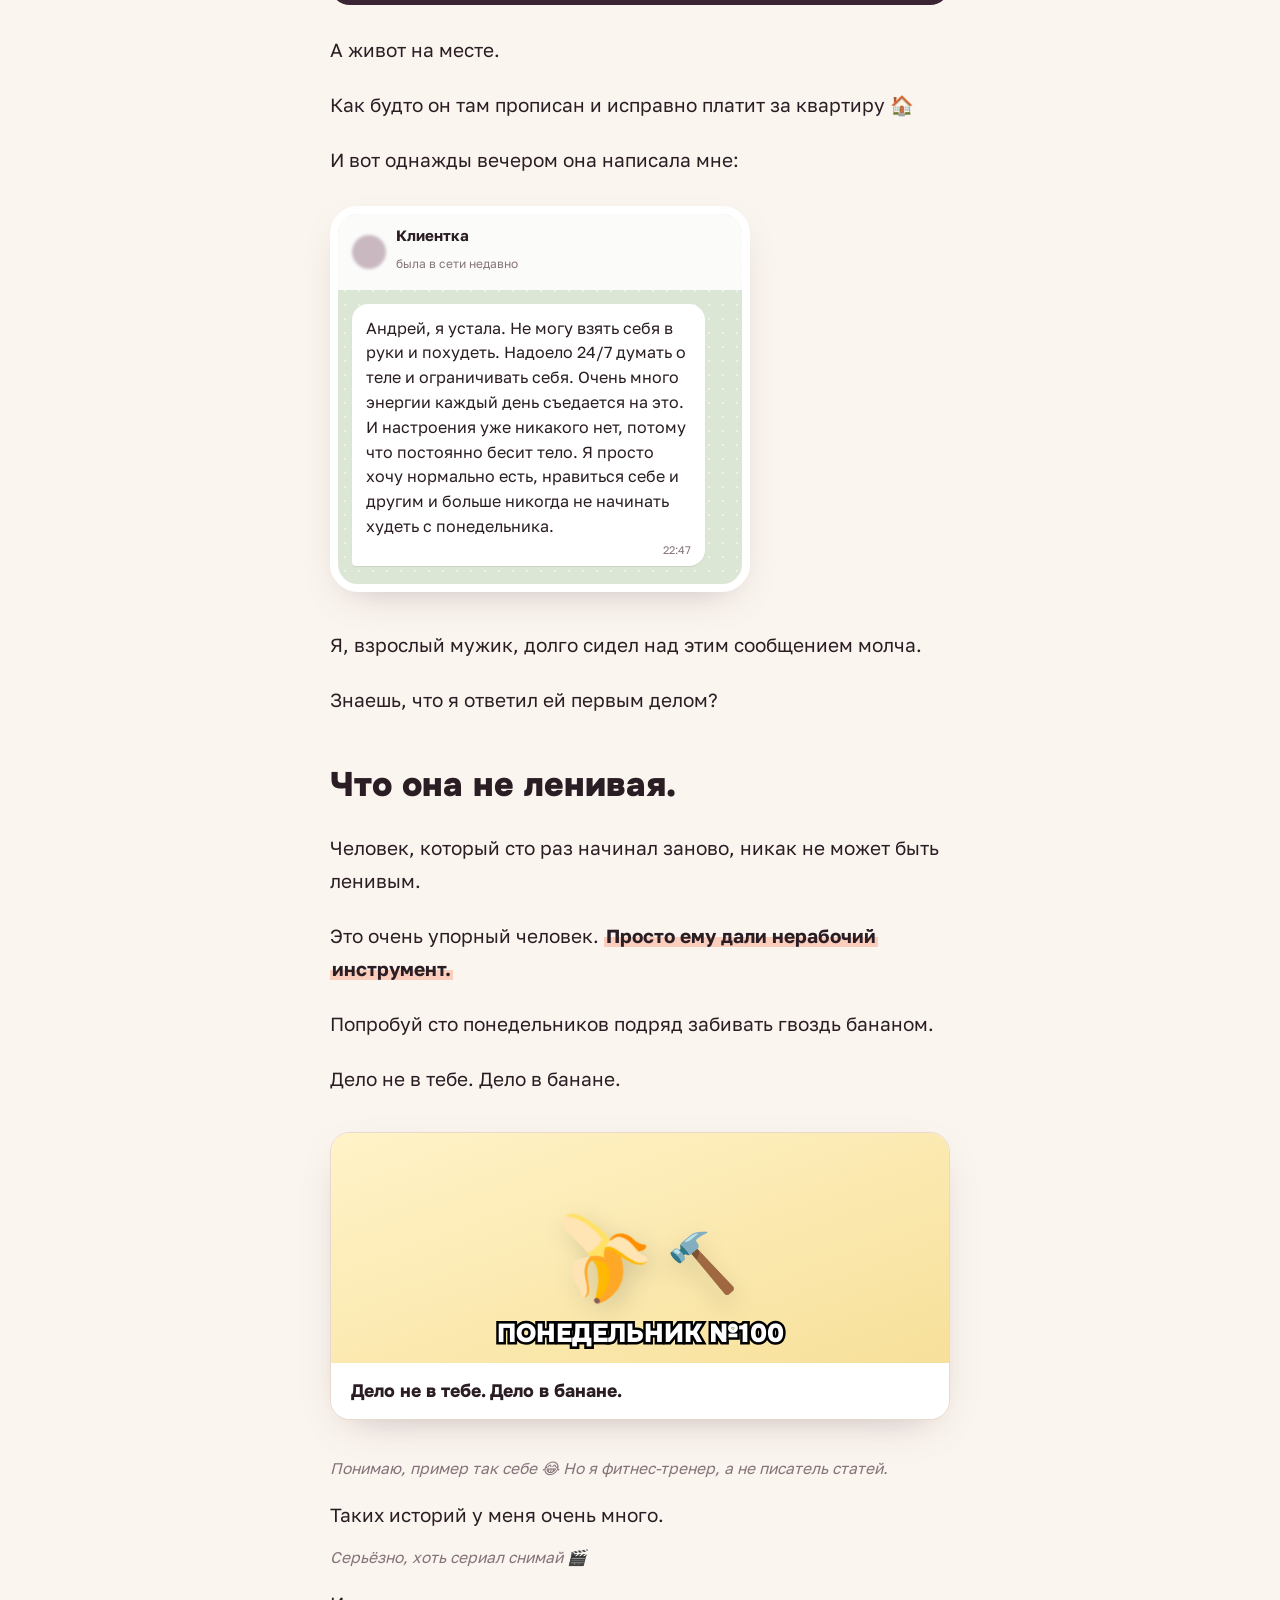
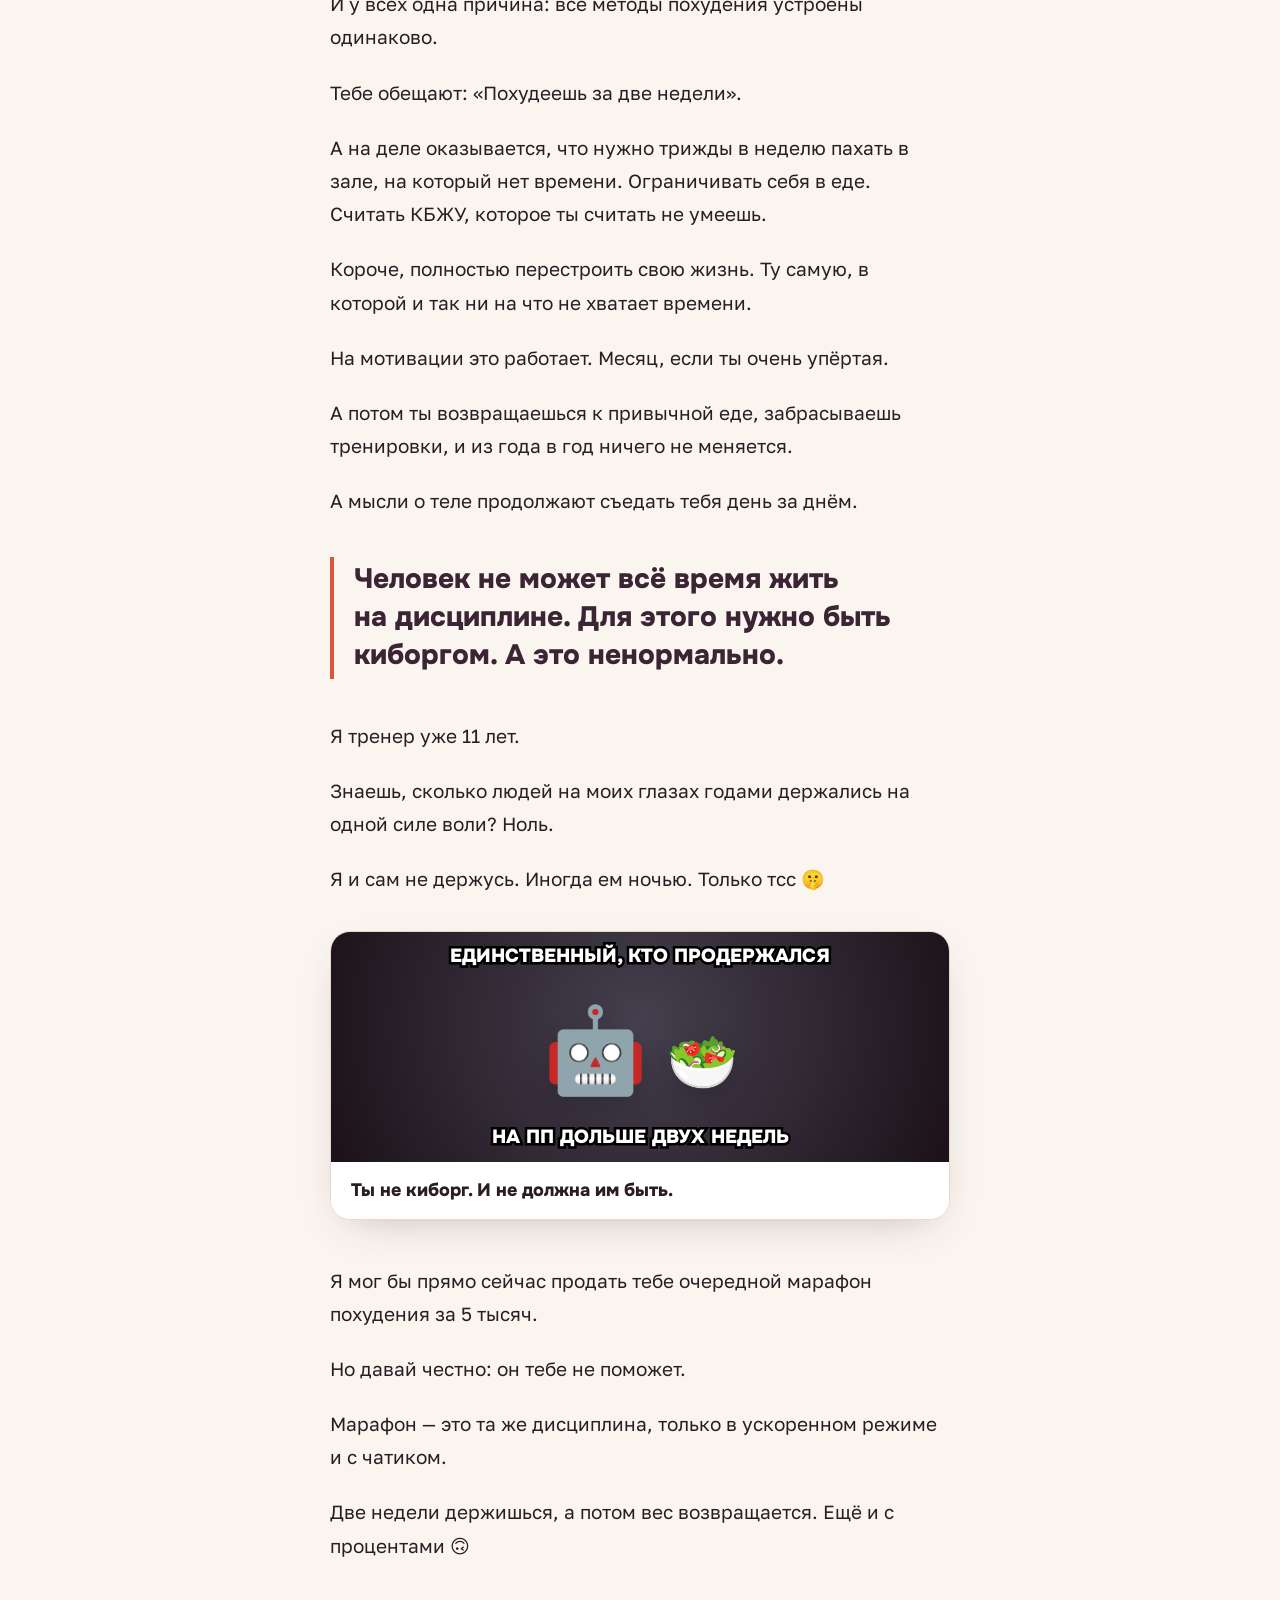
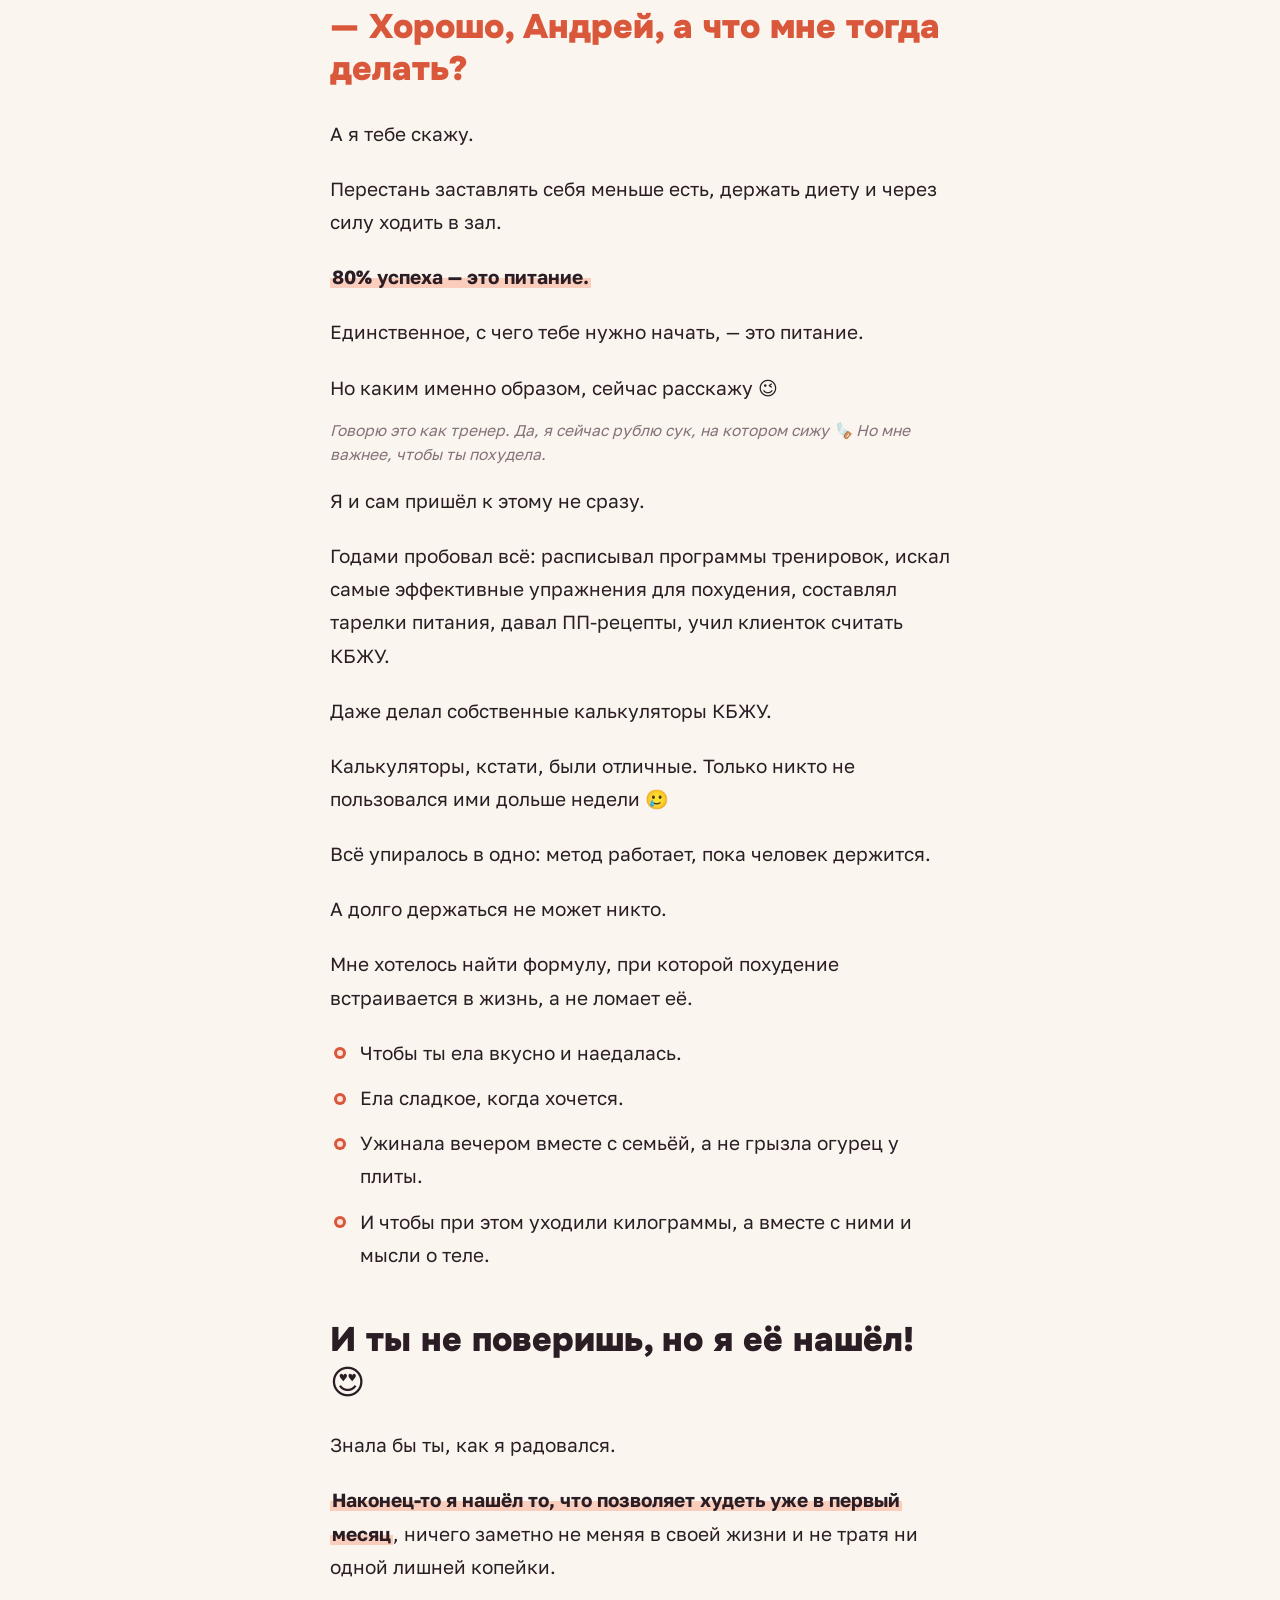
==== commit 26ec8b06: "Rework copy: humour, highlights, new cost table, offer moved before client story Co-Authored-By: Cla" ====
--- a/index.html
+++ b/index.html
@@ -90,7 +90,7 @@
   <h3 class="day">Понедельник</h3>
   <p>Она просыпается с твёрдым планом: «С сегодняшнего дня никакого сладкого, никакого хлеба, после 18:00 не ем».</p>
   <p>Печенье из шкафчика торжественно вручается мужу.</p>
-  <p>Кстати, мужья — главные счастливчики, когда жена садится на диету. Ни одного недовольного я пока не встречал.</p>
+  <p>Кстати, мужья — главные счастливчики, когда жена садится на диету. Ни одного недовольного я пока не встречал 😄</p>
 
   <h3 class="day">Вторник</h3>
   <p>Держится.</p>
@@ -139,7 +139,7 @@
   <p>«Ладно, раз уж всё равно съела…»</p>
   <p>Ещё один. И ещё.</p>
   <p>Уже даже не вкусно, а остановиться не получается.</p>
-  <p>Пицца, заказанная детям, вообще самая калорийная еда в мире. Её доедают стоя, и она почему-то «не считается».</p>
+  <p>Пицца, заказанная детям, вообще самая калорийная еда в мире. Её доедают стоя, и она почему-то «не считается» 🍕</p>
   <p>А потом приходит это чувство: живот полный, а на душе хуже, чем было до еды.</p>
   <p>Знакомо?</p>
 
@@ -157,13 +157,14 @@
   <p>В 25 достаточно было пару недель есть поменьше, и всё уходило само.</p>
   <p>А после 35 как будто кто-то выключил эту кнопку.</p>
   <p>Ешь как раньше, а вес ползёт вверх.</p>
-  <p>Нет, тебе не кажется. После 35 тело действительно начинает вести себя иначе.</p>
+  <p>Нет, тебе не кажется. <span class="hl">После 35 тело действительно начинает вести себя иначе.</span></p>
   <p>А методы похудения у всех остаются те же, что в 25. Это как заряжать новый телефон зарядкой от старого.</p>
 
   <p class="big">А теперь внимание.</p>
   <p>Не думай, что она просто сидела и страдала.</p>
   <p>Она пыталась похудеть раз сто.</p>
   <p>Я не преувеличиваю. Сто. Раз.</p>
+  <p class="note-i">(я считал 🙈)</p>
   <p>Сейчас перечислю, что она перепробовала. Держись, я бы так не смог 😅</p>
 
   <div class="tries">
@@ -197,7 +198,7 @@
   </figure>
 
   <div class="tries">
-    <div class="try"><div class="ic">📱</div><div><h4>Считала калории</h4><p>Скачала приложение и взвешивала каждую ложку гречки.</p><p>Через неделю поняла, что у неё теперь две работы. Одна за деньги. А вторая — бухгалтер собственного холодильника, бесплатно и без выходных.</p><p>О еде она стала думать уже не 24/7, а 25/8.</p></div></div>
+    <div class="try"><div class="ic">📱</div><div><h4>Считала калории</h4><p>Скачала приложение и взвешивала каждую ложку гречки.</p><p>Через неделю поняла, что у неё теперь две работы. Одна за деньги. А вторая — бухгалтер собственного холодильника, бесплатно и без выходных.</p><p>О еде она стала думать уже не 24/7, а 25/8. И нет, это не опечатка 🤓</p></div></div>
   </div>
 
   <figure class="meme">
@@ -211,7 +212,7 @@
   </figure>
 
   <div class="tries">
-    <div class="try"><div class="ic">🏋️‍♀️</div><div><h4>Купила абонемент в зал</h4><p>Сходила четыре раза.</p><p>Потом заболел ребёнок, потом завал на работе, потом просто «ну не сегодня». Абонемент сгорел.</p><p>Фитнес-клубы, кстати, на этом и живут: половина абонементов оплачивает тех, кто не придёт. Бизнес мечты.</p></div></div>
+    <div class="try"><div class="ic">🏋️‍♀️</div><div><h4>Купила абонемент в зал</h4><p>Сходила четыре раза.</p><p>Потом заболел ребёнок, потом завал на работе, потом просто «ну не сегодня». Абонемент сгорел.</p><p>Фитнес-клубы, кстати, на этом и живут: половина абонементов оплачивает тех, кто не придёт. Бизнес мечты 😏</p></div></div>
   </div>
 
   <figure class="meme">
@@ -233,7 +234,7 @@
     <div><b>∞</b><span>нервов, которые никто не считал</span></div>
   </div>
   <p>А живот на месте.</p>
-  <p>Как будто он там прописан и исправно платит за квартиру.</p>
+  <p>Как будто он там прописан и исправно платит за квартиру 🏠</p>
 
   <p>И вот однажды вечером она написала мне:</p>
 
@@ -246,7 +247,7 @@
   <p>Знаешь, что я ответил ей первым делом?</p>
   <p class="big">Что она не ленивая.</p>
   <p>Человек, который сто раз начинал заново, никак не может быть ленивым.</p>
-  <p>Это очень упорный человек. Просто ему дали нерабочий инструмент.</p>
+  <p>Это очень упорный человек. <span class="hl">Просто ему дали нерабочий инструмент.</span></p>
   <p>Попробуй сто понедельников подряд забивать гвоздь бананом.</p>
   <p>Дело не в тебе. Дело в банане.</p>
 
@@ -257,8 +258,10 @@
     </div>
     <figcaption class="cap">Дело не в тебе. Дело в банане.</figcaption>
   </figure>
+  <p class="note-i">Понимаю, пример так себе 😂 Но я фитнес-тренер, а не писатель статей.</p>
 
   <p>Таких историй у меня очень много.</p>
+  <p class="note-i">Серьёзно, хоть сериал снимай 🎬</p>
   <p>И у всех одна причина: все методы похудения устроены одинаково.</p>
   <p>Тебе обещают: «Похудеешь за две недели».</p>
   <p>А на деле оказывается, что нужно трижды в неделю пахать в зале, на который нет времени. Ограничивать себя в еде. Считать КБЖУ, которое ты считать не умеешь.</p>
@@ -271,7 +274,7 @@
 
   <p>Я тренер уже 11 лет.</p>
   <p>Знаешь, сколько людей на моих глазах годами держались на одной силе воли? Ноль.</p>
-  <p>Я и сам не держусь. Иногда ем ночью. Только тсс.</p>
+  <p>Я и сам не держусь. Иногда ем ночью. Только тсс 🤫</p>
 
   <figure class="meme">
     <div class="stage dark">
@@ -284,16 +287,22 @@
 
   <p>Я мог бы прямо сейчас продать тебе очередной марафон похудения за 5 тысяч.</p>
   <p>Но давай честно: он тебе не поможет.</p>
-  <p>Марафон — это та же дисциплина, только в ускоренном режиме и с чатиком. Две недели держишься, а потом вес возвращается. Ещё и с процентами.</p>
-  <p class="lead-in">Начинать нужно с питания.</p>
-  <p>На первом этапе 80% результата даёт именно оно.</p>
-  <p>Пробежками фигуру не сделаешь, поэтому марафоны и тренировки сейчас ничего тебе не дадут.</p>
-  <p>Говорю это как тренер. Да, я рублю сук, на котором сижу. Но мне важнее, чтобы ты похудела.</p>
+  <p>Марафон — это та же дисциплина, только в ускоренном режиме и с чатиком.</p>
+  <p>Две недели держишься, а потом вес возвращается. Ещё и с процентами 🙃</p>
+
+  <p class="ask">— Хорошо, Андрей, а&nbsp;что мне тогда делать?</p>
+
+  <p>А я тебе скажу.</p>
+  <p>Перестань заставлять себя меньше есть, держать диету и через силу ходить в зал.</p>
+  <p><span class="hl">80% успеха — это питание.</span></p>
+  <p>Единственное, с чего тебе нужно начать, — это питание.</p>
+  <p>Но каким именно образом, сейчас расскажу 😉</p>
+  <p class="note-i">Говорю это как тренер. Да, я сейчас рублю сук, на котором сижу 🪚 Но мне важнее, чтобы ты похудела.</p>
 
   <p>Я и сам пришёл к этому не сразу.</p>
   <p>Годами пробовал всё: расписывал программы тренировок, искал самые эффективные упражнения для похудения, составлял тарелки питания, давал ПП-рецепты, учил клиенток считать КБЖУ.</p>
   <p>Даже делал собственные калькуляторы КБЖУ.</p>
-  <p>Калькуляторы, кстати, были отличные. Только никто не пользовался ими дольше недели.</p>
+  <p>Калькуляторы, кстати, были отличные. Только никто не пользовался ими дольше недели 🥲</p>
   <p>Всё упиралось в одно: метод работает, пока человек держится.</p>
   <p>А долго держаться не может никто.</p>
 
@@ -305,27 +314,30 @@
     <li>И чтобы при этом уходили килограммы, а вместе с ними и мысли о теле.</li>
   </ul>
 
-  <p class="big">И ты не поверишь, но я её нашёл.</p>
+  <p class="big">И ты не поверишь, но я её нашёл! 😍</p>
   <p>Знала бы ты, как я радовался.</p>
-  <p>Наконец появилось то, что позволяет худеть уже в первый месяц.</p>
-  <p>Ничего заметно не меняя в своей жизни. И не тратя ни одной лишней копейки.</p>
+  <p><span class="hl">Наконец-то я нашёл то, что позволяет худеть уже в первый месяц</span>, ничего заметно не меняя в своей жизни и не тратя ни одной лишней копейки.</p>
+  <p>Да, звучит как сказка. Но это так ✨</p>
 
   <figure class="meme photo"><img class="meme-photo" src="img/meme-toast.jpg" alt="Мужчина поднимает бокал шампанского" loading="lazy"><figcaption class="cap">Я, когда наконец нашёл формулу</figcaption></figure>
+
+  <p class="big">Лучше сядь.</p>
+  <p class="lead-in">Потому что сейчас я отдам тебе формулу, которая позволит похудеть без ограничений.</p>
+  <p>Назвал я её <span class="hl">«Продуктовая корзина»</span>.</p>
+  <p>Что это такое? Рассказываю 👇</p>
 </article>
 
-<!-- ================= REVEAL ================= -->
 <section class="wrap">
   <div class="reveal">
-    <p class="kicker">Лучше сядь</p>
-    <h2>Сейчас я отдам тебе эту формулу. Это моя продуктовая корзина</h2>
-    <p>База продуктов, которыми я питаюсь сам.</p>
-    <p>Кажется, тебя можно поздравить: ты нашла то, что поможет раз и навсегда перестать воевать со своим телом.</p>
-    <p>Главный смысл базы в том, что вкус у продуктов привычный, а лишних калорий ты не наедаешь.</p>
-    <p>Для каждого привычного продукта там есть аналог.</p>
+    <p class="kicker">Продуктовая корзина</p>
+    <h2>Это база продуктов, которыми я питаюсь сам</h2>
+    <p>Я собирал её годами.</p>
+    <p>Несколько лет я стоял у полок с телефоном в руке, читал состав и КБЖУ каждого продукта, сравнивал и выбирал те, у которых состав чище, а калорий меньше.</p>
+    <p>Продавцы в магазине у дома, по-моему, до сих пор уверены, что я какой-то проверяющий 🕵️‍♂️</p>
+    <p>Для каждого привычного продукта в базе есть аналог.</p>
+    <p class="reveal-hl">Главный смысл в том, что вкус у продуктов привычный, а лишних калорий ты не наедаешь.</p>
     <p>И нет, это не дорогие «модные» продукты с надписью «0 калорий», в которых кроме маркетинга ничего нет.</p>
     <p>Это обычные продукты. Они стоят столько же, лежат на тех же полках, и у них нет раскрученных брендов.</p>
-    <p>Я нашёл их не по рекламе. Несколько лет я стоял у полок, читал состав и КБЖУ каждого продукта, сравнивал и выбирал те, у которых состав чище, а калорий меньше.</p>
-    <p>Продавцы в магазине у дома, по-моему, до сих пор уверены, что я какой-то проверяющий.</p>
   </div>
 </section>
 
@@ -438,7 +450,7 @@
 
   <p>Но главное даже не в продуктах.</p>
   <p>Из них я готовлю блюда, которые получаются вкуснее, чем в ресторане, а калорий в них в разы меньше.</p>
-  <p>Ты наедаешься досыта, а калорий съедаешь вдвое меньше.</p>
+  <p><span class="hl">Ты наедаешься досыта, а калорий съедаешь вдвое меньше.</span></p>
   <p>Поэтому считать КБЖУ каждый день тебе не придётся.</p>
 
   <div class="recipes">
@@ -448,13 +460,13 @@
     <div class="rcp"><div class="pic" style="background:linear-gradient(140deg,#EAD9D3,#CFAFA4)">🍫</div><div class="meta"><h4>Шоколадный мусс</h4><span>десерт на каждый день</span></div></div>
   </div>
 
-  <p>Повар из меня, честно говоря, так себе.</p>
+  <p>Повар из меня, честно говоря, так себе 👨‍🍳</p>
   <p>Но если вкусно получается даже у меня, у тебя получится тем более.</p>
 
   <p class="lead-in">Тебе не нужно всю жизнь отказываться от вкусной еды, чтобы прийти в форму.</p>
-  <p>Достаточно заменить то, что лежит у тебя в холодильнике.</p>
+  <p><span class="hl">Достаточно заменить то, что лежит у тебя в холодильнике.</span></p>
   <p>И готовить себе отдельно больше не придётся. Вся семья ест одно и то же, просто продукты из других пачек.</p>
-  <p>Спорим, муж даже не заметит?</p>
+  <p>Спорим, муж даже не заметит? 😏</p>
 
   <p>Когда база была готова, я начал проверять её на своих клиентках.</p>
   <p>И честно, такого результата не ожидал даже я.</p>
@@ -465,64 +477,8 @@
     <li>Застёгиваются любимые джинсы, которые годами лежали в шкафу «на потом».</li>
     <li>Хочется снова фотографироваться в полный рост, а не прятаться за спинами детей.</li>
   </ul>
-
-  <p class="big">Помнишь ту клиентку?</p>
-  <p>Она пришла ко мне без всякой веры.</p>
-  <p>Сто попыток, сто понедельников, семь лет борьбы.</p>
-  <p>Она говорила, что перепробовала уже всё и с ней, видимо, что-то не так.</p>
-  <p>Ей было обидно за себя. Столько стараться, а тело будто назло стоит на месте.</p>
-  <p>И вот что она написала мне через месяц:</p>
-
-  <div class="result">
-    <div class="num">−7 кг</div>
-    <div class="sub">За один месяц</div>
-  </div>
-
-  <p>Я перечитал сообщение три раза.</p>
-  <figure class="meme photo"><img class="meme-photo" src="img/meme-clap.jpg" alt="Мужчина аплодирует" loading="lazy"><figcaption class="cap">Я, когда прочитал про минус 7</figcaption></figure>
-  <p>И самое удивительное даже не цифра. Она похудела незаметно для себя:</p>
-  <ul class="wish">
-    <li>ела сладкое;</li>
-    <li>ужинала вечером, когда хотелось;</li>
-    <li>сидела за одним столом с семьёй.</li>
-  </ul>
-  <p>Просто в её холодильнике теперь лежали другие пачки.</p>
-  <p class="lead-in">Человек, который годами каждый день воевал со своим телом, просто перестал воевать.</p>
-  <p>После этого сообщения я, честно, полчаса ходил по квартире довольный, как кот. Тренеры тоже люди.</p>
-
-  <h2 class="mt">И она такая не одна. Смотри сама</h2>
 </article>
 
-<div class="wide">
-  <div class="carousel" data-carousel>
-    <div class="track">
-      <figure class="slide"><img src="img/case02.jpg" alt="Клиентка до и после" loading="lazy"><span class="lbl l">до</span><span class="lbl r">после</span></figure>
-      <figure class="slide"><img src="img/case04.jpg" alt="Клиентка до и после" loading="lazy"><span class="lbl l">до</span><span class="lbl r">после</span></figure>
-      <figure class="slide"><img src="img/case03.jpg" alt="Клиентка до и после" loading="lazy"><span class="lbl l">до</span><span class="lbl r">после</span></figure>
-      <figure class="slide"><img src="img/case06.jpg" alt="Клиентка до и после" loading="lazy"><span class="lbl l">до</span><span class="lbl r">после</span></figure>
-      <figure class="slide"><img src="img/case07.jpg" alt="Клиентка до и после" loading="lazy"><span class="lbl l">до</span><span class="lbl r">после</span></figure>
-      <figure class="slide"><img src="img/case05.jpg" alt="Клиентка до и после" loading="lazy"><span class="lbl l">до</span><span class="lbl r">после</span></figure>
-      <figure class="slide"><img src="img/case08.jpg" alt="Клиентка до и после" loading="lazy"><span class="lbl l">до</span><span class="lbl r">после</span></figure>
-    </div>
-    <div class="cnav"><button class="cbtn" data-prev aria-label="Предыдущее фото">←</button><span class="count" data-count>1 / 7</span><button class="cbtn" data-next aria-label="Следующее фото">→</button></div>
-  </div>
-</div>
-
-<!-- ================= MANIFESTO ================= -->
-<section class="wrap manifesto">
-  <p class="h">Красивое тело начинается</p>
-  <ul>
-    <li>не с диет,</li>
-    <li>не с ограничений,</li>
-    <li>не с подсчёта КБЖУ,</li>
-    <li>не с ежедневных тренировок</li>
-    <li>и не с марафонов похудения.</li>
-  </ul>
-  <p class="yes">Оно начинается с <em>питания</em>.</p>
-  <p>А есть меньше калорий, не отказываясь от любимой еды, можно только одним способом: заменить привычные продукты на аналоги.</p>
-</section>
-
-<!-- ================= OFFER ================= -->
 <section class="wrap">
   <div class="offer">
     <p class="kicker">Что внутри</p>
@@ -581,7 +537,7 @@
     <p><span class="ic">🍰</span>Ужинаешь с семьёй, потом пьёшь чай с десертом, и тебе не стыдно.</p>
     <p><span class="ic">🌿</span>Муж зовёт гулять, и ты собираешься за 5 минут, потому что больше не думаешь, в чём не видно живот.</p>
   </div>
-  <p class="lead-in">И главное: в голове становится тихо.</p>
+  <p class="lead-in">И главное: <span class="hl">в голове становится тихо.</span></p>
   <p>Никаких мыслей о теле 24/7. Никаких понедельников.</p>
   <p>Освобождается столько сил, что ты сама удивишься, на что тратила их раньше.</p>
 
@@ -590,18 +546,21 @@
     <div>
       <h3>Безумная гарантия</h3>
       <p>Если в течение 14 дней тебе хоть что-то не понравится, просто напиши мне. Без лишних вопросов я верну все деньги.</p>
-      <p>Рискую здесь я, а не ты. Ничего, я крепкий, переживу.</p>
+      <p>Рискую здесь я, а не ты. Ничего, я крепкий, переживу 💪</p>
     </div>
   </div>
 
   <h2 class="mt">Давай посчитаем, во что тебе уже обходится похудение</h2>
   <div class="costs">
-    <div class="cost"><span>Марафон<small>2 недели, а потом вес возвращается</small></span><b>≈5 000 ₽</b></div>
-    <div class="cost"><span>Нутрициолог<small>одна консультация</small></span><b>от 3 000 ₽</b></div>
-    <div class="cost"><span>Ведение у нутрициолога<small>в месяц</small></span><b>10–15 тыс. ₽</b></div>
-    <div class="cost"><span>Абонемент в зал<small>в месяц, половина сгорает</small></span><b>3–5 тыс. ₽</b></div>
-    <div class="cost"><span>«Фитнес»-продукты<small>которые потом летят в мусорку, в месяц</small></span><b>≈2 000 ₽</b></div>
-  </div>
+    <div class="cost"><span>Марафон<small>2 недели, а потом вес возвращается</small></span><b>5 000 ₽</b></div>
+    <div class="cost"><span>Ведение у нутрициолога<small>в месяц</small></span><b>15 000 ₽</b></div>
+    <div class="cost"><span>Онлайн-тренер<small>в месяц</small></span><b>15 000 ₽</b></div>
+    <div class="cost"><span>Абонемент в зал<small>в месяц, половина сгорает</small></span><b>3 000 ₽</b></div>
+    <div class="cost"><span>«Фитнес»-продукты<small>которые потом летят в мусорку, в месяц</small></span><b>3 000 ₽</b></div>
+    <div class="cost total"><span>Итого за один месяц</span><b>41 000 ₽</b></div>
+  </div>
+  <p>41 000 ₽ за один месяц попыток.</p>
+  <p>А за год это больше <span class="hl">400 000 ₽</span>. Почти как подержанная машина 🚗</p>
   <p>А теперь сложи всё, что ты уже потратила на похудение за последние годы.</p>
   <p>Честно сложи. Я подожду.</p>
 
@@ -622,9 +581,71 @@
     <a class="cta" href="#buy" data-cta>Забрать базу за 499 ₽</a>
     <p class="cta-note">Гарантия возврата 14 дней. Нажимая кнопку, ты принимаешь условия <a href="oferta.html">оферты</a> и <a href="privacy.html">политики конфиденциальности</a>.</p>
   </div>
-
+</section>
+
+<article class="wrap">
+  <p class="big">Помнишь ту клиентку?</p>
+  <p>Она пришла ко мне без всякой веры.</p>
+  <p>Сто попыток, сто понедельников, семь лет борьбы.</p>
+  <p>Она говорила, что перепробовала уже всё и с ней, видимо, что-то не так.</p>
+  <p>Ей было обидно за себя. Столько стараться, а тело будто назло стоит на месте.</p>
+  <p>И вот что она написала мне через месяц:</p>
+
+  <div class="result">
+    <div class="num">−7 кг</div>
+    <div class="sub">За один месяц</div>
+  </div>
+
+  <p>Я перечитал сообщение три раза.</p>
+  <p class="note-i">Потом протёр глаза и перечитал ещё раз 👀</p>
+  <figure class="meme photo"><img class="meme-photo" src="img/meme-clap.jpg" alt="Мужчина аплодирует" loading="lazy"><figcaption class="cap">Я, когда прочитал про минус 7</figcaption></figure>
+  <p>И самое удивительное даже не цифра. Она похудела незаметно для себя:</p>
+  <ul class="wish">
+    <li>ела сладкое;</li>
+    <li>ужинала вечером, когда хотелось;</li>
+    <li>сидела за одним столом с семьёй.</li>
+  </ul>
+  <p><span class="hl">Просто в её холодильнике теперь лежали другие пачки.</span></p>
+  <p class="lead-in">Человек, который годами каждый день воевал со своим телом, просто перестал воевать.</p>
+  <p>После этого сообщения я, честно, полчаса ходил по квартире довольный, как кот. Тренеры тоже люди 🐈</p>
+
+  <h2 class="mt">И она такая не одна. Смотри сама</h2>
+</article>
+
+<div class="wide">
+  <div class="carousel" data-carousel>
+    <div class="track">
+      <figure class="slide"><img src="img/case02.jpg" alt="Клиентка до и после" loading="lazy"><span class="lbl l">до</span><span class="lbl r">после</span></figure>
+      <figure class="slide"><img src="img/case04.jpg" alt="Клиентка до и после" loading="lazy"><span class="lbl l">до</span><span class="lbl r">после</span></figure>
+      <figure class="slide"><img src="img/case03.jpg" alt="Клиентка до и после" loading="lazy"><span class="lbl l">до</span><span class="lbl r">после</span></figure>
+      <figure class="slide"><img src="img/case06.jpg" alt="Клиентка до и после" loading="lazy"><span class="lbl l">до</span><span class="lbl r">после</span></figure>
+      <figure class="slide"><img src="img/case07.jpg" alt="Клиентка до и после" loading="lazy"><span class="lbl l">до</span><span class="lbl r">после</span></figure>
+      <figure class="slide"><img src="img/case05.jpg" alt="Клиентка до и после" loading="lazy"><span class="lbl l">до</span><span class="lbl r">после</span></figure>
+      <figure class="slide"><img src="img/case08.jpg" alt="Клиентка до и после" loading="lazy"><span class="lbl l">до</span><span class="lbl r">после</span></figure>
+    </div>
+    <div class="cnav"><button class="cbtn" data-prev aria-label="Предыдущее фото">←</button><span class="count" data-count>1 / 7</span><button class="cbtn" data-next aria-label="Следующее фото">→</button></div>
+  </div>
+</div>
+
+<!-- ================= MANIFESTO ================= -->
+<section class="wrap manifesto">
+  <p class="h">Красивое тело начинается</p>
+  <ul>
+    <li>не с диет,</li>
+    <li>не с ограничений,</li>
+    <li>не с подсчёта КБЖУ,</li>
+    <li>не с ежедневных тренировок</li>
+    <li>и не с марафонов похудения.</li>
+  </ul>
+  <p class="yes">Оно начинается с <em>питания</em>.</p>
+  <p>А есть меньше калорий, не отказываясь от любимой еды, можно только одним способом: заменить привычные продукты на аналоги.</p>
+</section>
+
+<section class="wrap">
   <p>Тебе не нужно покупать марафоны за 5 000 ₽ и мучиться с тренерами.</p>
   <p>Просто забирай мою базу и ешь так же вкусно, как раньше, только без лишних калорий.</p>
+
+  <a class="cta" href="#buy" data-cta>Забрать базу за 499 ₽</a>
 
   <div class="ps">
     <p><b>P.S.</b> Если ты дочитала до этого места и думаешь «а вдруг у меня опять не получится», выдохни.</p>
--- a/style.css
+++ b/style.css
@@ -263,3 +263,12 @@
 /* photo memes */
 .meme.photo .meme-photo{width:100%;height:auto;max-height:520px;object-fit:cover;background:var(--sand)}
 .ps .meme{margin:22px 0}
+
+/* emphasis */
+.hl{font-weight:700;background:linear-gradient(transparent 58%,#FBCDBD 58%);padding-inline:2px;-webkit-box-decoration-break:clone;box-decoration-break:clone}
+.note-i{font-size:15.5px;line-height:1.55;font-style:italic;color:var(--muted);margin-top:-.5em}
+.ask{font:900 clamp(26px,5.6vw,34px)/1.25 var(--f-head);color:var(--accent);margin:44px 0 26px}
+.reveal-hl{font-weight:700;color:#fff!important;border-left:4px solid var(--gold);padding-left:14px}
+.cost.total{background:var(--plum);color:#fff}
+.cost.total span{color:#fff;font-weight:800}
+.cost.total b{color:var(--gold);font-size:20px}
